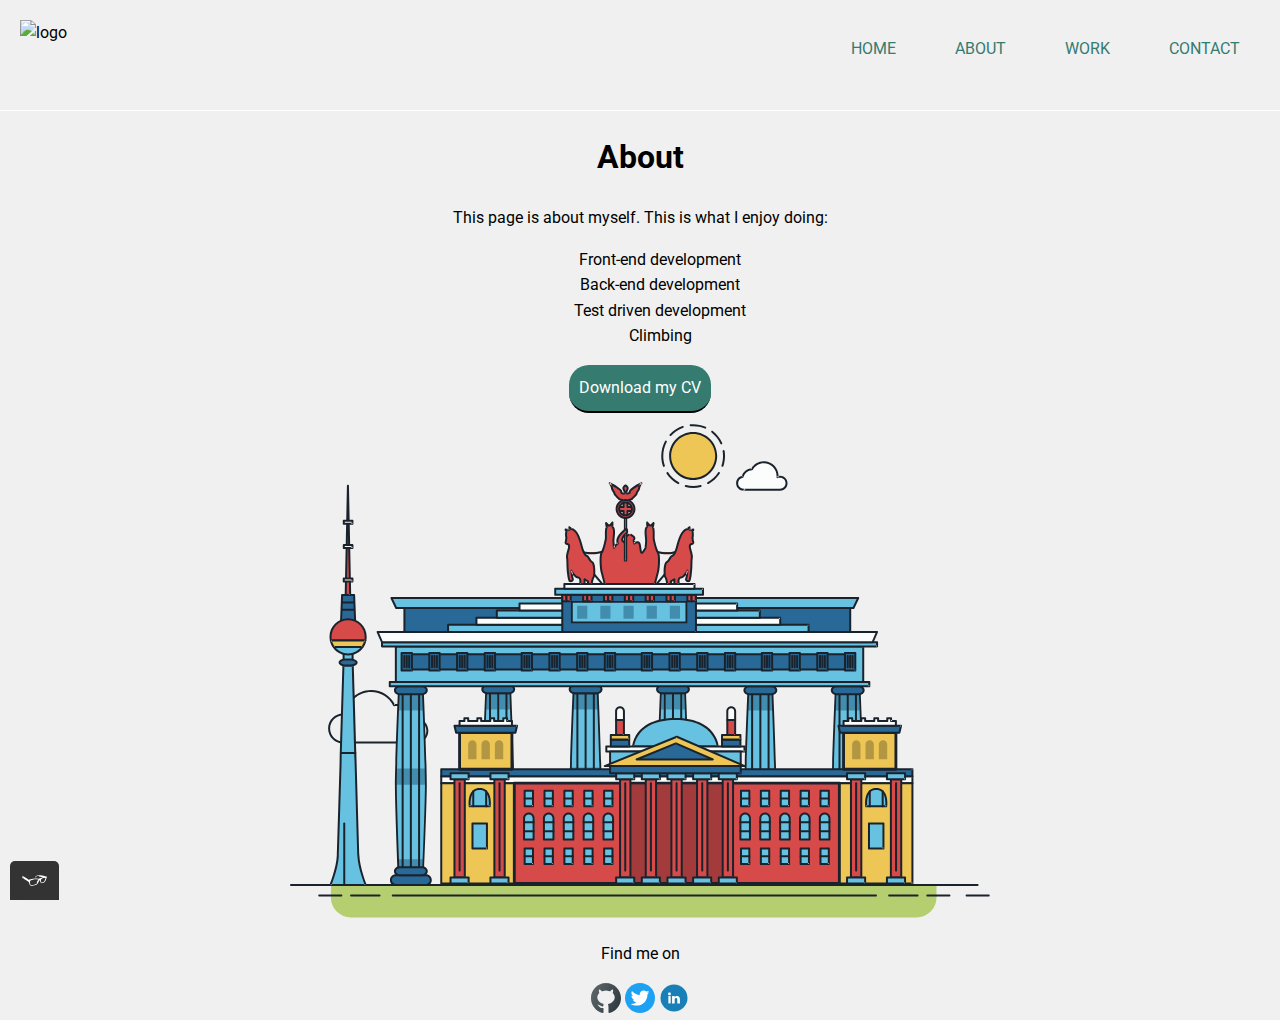
==== about.html @ bbaf9ddc "Initial commit" ====
<!DOCTYPE html>
<html lang="en">
  <head>
    <meta charset="UTF-8" />
    <meta http-equiv="X-UA-Compatible" content="IE=edge" />
    <meta name="viewport" content="width=device-width, initial-scale=1.0" />
    <link rel="shortcut icon" href="./Images/favicon.ico" type="image/x-icon" />
    <link rel="preconnect" href="https://fonts.googleapis.com" />
    <link rel="preconnect" href="https://fonts.gstatic.com" crossorigin />
    <link
      href="https://fonts.googleapis.com/css2?family=Roboto:wght@100;500&display=swap"
      rel="stylesheet"
    />
    <link rel="stylesheet" type="text/css" href="css/normalize.css" />
    <link rel="stylesheet" type="text/css" href="css/style.production.css" />
    <title>About</title>
  </head>
  <body>
    <header class="page-header">
      <img
        src="./Images/logo.png"
        alt="logo"
        width="200px"
        height="70px"
        class="page-header__item"
      />
      <nav
        class="topBottomBordersOut container main-navigation page-header__item"
      >
        <ul role="menubar" class="navigation-list">
          <li role="presentation">
            <a href="index.html" role="menuitem" class="navigation-list__item"
              >HOME</a
            >
          </li>
          <li role="presentation">
            <a
              href="about.html"
              role="menuitem"
              class="navigation-list__item navigation-list__item--active"
              >ABOUT</a
            >
          </li>
          <li role="presentation">
            <a href="work.html" role="menuitem" class="navigation-list__item"
              >WORK</a
            >
          </li>
          <li role="presentation">
            <a href="contact.html" role="menuitem" class="navigation-list__item"
              >CONTACT</a
            >
          </li>
        </ul>
      </nav>
    </header>
    <div class="about">
      <h1>About</h1>

      <p>This page is about myself. This is what I enjoy doing:</p>
      <ul class="about-list">
        <li>Front-end development</li>
        <li>Back-end development</li>
        <li>Test driven development</li>
        <li>Climbing</li>
      </ul>

      <a href="files/cv.pdf" class="button" download>Download my CV</a>

      <svg
        id="about-picture"
        xmlns="http://www.w3.org/2000/svg"
        class="berlin-illustration"
        height="auto"
        viewBox="0 0 700 505"
        xmlns:xlink="http://www.w3.org/1999/xlink"
      >
        <defs>
          <polygon
            id="a"
            points=".06 231.917 .06 .929 688.717 .929 688.717 231.917"
          ></polygon>
        </defs>
        <g fill="none" fill-rule="evenodd">
          <g transform="translate(0 241)" class="cloud-front">
            <path
              fill="#1A232C"
              d="M87.602,29 L87.602,28 C87.326,28.001 87.103,28.024 86.927,28.033 L86.979,29.031 L87.947,28.78 C85.741,20.282 78.041,14.002 68.852,14 C67.858,14 66.904,14.096 65.98,14.231 L66.125,15.22 L67.019,14.772 C62.626,6.015 53.567,0.001 43.102,0 C29.041,0.002 17.524,10.848 16.443,24.632 L17.44,24.71 L17.606,23.724 C16.803,23.589 15.969,23.5 15.102,23.5 C6.817,23.501 0.102,30.215 0.102,38.5 C0.102,46.785 6.817,53.499 15.102,53.5 L87.602,53.5 C94.644,53.499 100.351,47.792 100.352,40.75 C100.351,33.708 94.644,28.001 87.602,28 L87.602,30 C90.573,30 93.254,31.202 95.203,33.149 C97.15,35.097 98.351,37.778 98.352,40.75 C98.351,43.722 97.15,46.403 95.203,48.351 C93.254,50.298 90.573,51.5 87.602,51.5 L15.102,51.5 C11.509,51.5 8.265,50.046 5.909,47.692 C3.555,45.337 2.102,42.093 2.102,38.5 C2.102,34.907 3.555,31.663 5.909,29.308 C8.265,26.954 11.509,25.5 15.102,25.5 C15.831,25.5 16.553,25.575 17.273,25.697 C17.551,25.743 17.832,25.672 18.055,25.499 C18.277,25.325 18.414,25.07 18.436,24.789 C19.436,12.04 30.094,1.998 43.102,2 C52.786,1.999 61.163,7.564 65.231,15.669 C65.425,16.055 65.842,16.272 66.27,16.21 C67.132,16.084 67.988,16 68.852,16 C77.108,15.998 84.027,21.647 86.011,29.283 C86.13,29.741 86.557,30.054 87.031,30.03 C87.27,30.017 87.457,29.999 87.602,30 L87.602,29"
              transform="translate(38 36)"
            ></path>
          </g>

          <path
            fill="#B5CE6F"
            d="M646.484,484.382 C646.484,489.501 644.531,494.62 640.627,498.525 C636.722,502.43 631.603,504.382 626.484,504.382 L60.873,504.382 C55.754,504.382 50.636,502.43 46.731,498.525 C42.826,494.62 40.873,489.501 40.873,484.382 L40.873,471.917 L646.484,471.917 L646.484,484.382"
          ></path>
          <polyline
            fill="#67C2E2"
            points="334.824 185.029 101.449 185.029 106.209 195.08 563.438 195.08 568.2 185.029 334.824 185.029"
          ></polyline>
          <path
            fill="#1A232C"
            d="M334.824,185.029 L334.824,184.029 L101.449,184.029 C101.104,184.029 100.788,184.203 100.604,184.494 C100.42,184.785 100.398,185.146 100.545,185.457 L105.306,195.508 C105.471,195.856 105.824,196.079 106.209,196.079 L563.438,196.079 C563.824,196.079 564.177,195.856 564.342,195.508 L569.104,185.457 C569.251,185.146 569.229,184.785 569.045,184.494 C568.861,184.203 568.544,184.029 568.2,184.029 L334.824,184.029 L334.824,186.029 L566.62,186.029 L562.806,194.08 L106.842,194.08 L103.029,186.029 L334.824,186.029 L334.824,185.029"
          ></path>
          <polygon
            fill="#296997"
            points="114.416 218.974 560.222 218.974 560.222 195.08 114.416 195.08"
          ></polygon>
          <path
            fill="#1A232C"
            d="M560.222,218.974 L560.222,217.974 L115.416,217.974 L115.416,196.079 L559.222,196.079 L559.222,218.974 L560.222,218.974 L560.222,217.974 L560.222,218.974 L561.222,218.974 L561.222,195.08 C561.222,194.816 561.115,194.559 560.929,194.372 C560.742,194.186 560.485,194.08 560.222,194.08 L114.416,194.08 C114.152,194.08 113.895,194.186 113.708,194.372 C113.522,194.559 113.416,194.816 113.416,195.08 L113.416,218.974 C113.416,219.237 113.522,219.495 113.708,219.681 C113.895,219.867 114.152,219.974 114.416,219.974 L560.222,219.974 C560.485,219.974 560.742,219.867 560.929,219.681 C561.115,219.495 561.222,219.237 561.222,218.974 L560.222,218.974"
          ></path>
          <polygon
            fill="#67C2E2"
            points="105.85 269.08 573.225 269.08 573.225 233.398 105.85 233.398"
          ></polygon>
          <path
            fill="#1A232C"
            d="M573.225,233.398 L573.225,232.398 L105.85,232.398 C105.587,232.398 105.329,232.505 105.143,232.691 C104.957,232.877 104.85,233.134 104.85,233.398 L104.85,269.08 C104.85,269.344 104.957,269.601 105.143,269.788 C105.329,269.974 105.587,270.08 105.85,270.08 L573.225,270.08 C573.488,270.08 573.745,269.974 573.932,269.788 C574.118,269.601 574.225,269.344 574.225,269.08 L574.225,233.398 C574.225,233.134 574.118,232.877 573.932,232.691 C573.745,232.505 573.488,232.398 573.225,232.398 L573.225,233.398 L572.225,233.398 L572.225,268.08 L106.85,268.08 L106.85,234.398 L573.225,234.398 L573.225,233.398 L572.225,233.398 L573.225,233.398"
          ></path>
          <polygon
            fill="#296997"
            points="116.751 256.508 562.557 256.508 562.557 241.243 116.751 241.243"
          ></polygon>
          <path
            fill="#1A232C"
            d="M562.557,256.508 L562.557,255.508 L117.75,255.508 L117.75,242.243 L561.557,242.243 L561.557,256.508 L562.557,256.508 L562.557,255.508 L562.557,256.508 L563.557,256.508 L563.557,241.243 C563.557,240.979 563.45,240.722 563.264,240.535 C563.078,240.349 562.82,240.243 562.557,240.243 L116.75,240.243 C116.487,240.243 116.23,240.349 116.043,240.535 C115.857,240.722 115.751,240.979 115.751,241.243 L115.751,256.508 C115.751,256.771 115.857,257.029 116.043,257.215 C116.23,257.401 116.487,257.508 116.751,257.508 L562.557,257.508 C562.82,257.508 563.077,257.401 563.264,257.215 C563.45,257.029 563.557,256.771 563.557,256.508 L562.557,256.508"
          ></path>
          <polygon
            fill="#67C2E2"
            points="158.07 218.974 518.563 218.974 518.563 211.858 158.07 211.858"
          ></polygon>
          <path
            fill="#1A232C"
            d="M518.563,211.858 L518.563,210.858 L158.07,210.858 C157.807,210.858 157.549,210.964 157.363,211.151 C157.177,211.337 157.07,211.594 157.07,211.858 L157.07,218.974 C157.07,219.237 157.177,219.495 157.363,219.681 C157.549,219.867 157.807,219.974 158.07,219.974 L518.563,219.974 C518.826,219.974 519.083,219.867 519.27,219.681 C519.456,219.495 519.562,219.237 519.562,218.974 L519.562,211.858 C519.562,211.594 519.456,211.337 519.27,211.151 C519.083,210.964 518.826,210.858 518.563,210.858 L518.563,211.858 L517.563,211.858 L517.563,217.974 L159.07,217.974 L159.07,212.858 L518.563,212.858 L518.563,211.858 L517.563,211.858 L518.563,211.858"
          ></path>

          <polygon
            fill="#FBFDFC"
            points="186.438 211.858 490.194 211.858 490.194 204.741 186.438 204.741"
          ></polygon>
          <path
            fill="#1A232C"
            d="M490.194,204.741 L490.194,203.741 L186.438,203.741 C186.175,203.741 185.917,203.848 185.731,204.034 C185.545,204.221 185.438,204.478 185.438,204.741 L185.438,211.858 C185.438,212.121 185.545,212.379 185.731,212.565 C185.917,212.751 186.175,212.858 186.438,212.858 L490.194,212.858 C490.458,212.858 490.715,212.751 490.902,212.565 C491.088,212.379 491.194,212.121 491.194,211.858 L491.194,204.741 C491.194,204.478 491.088,204.221 490.902,204.034 C490.715,203.848 490.458,203.741 490.194,203.741 L490.194,204.741 L489.194,204.741 L489.194,210.858 L187.438,210.858 L187.438,205.741 L490.194,205.741 L490.194,204.741 L489.194,204.741 L490.194,204.741"
          ></path>
          <polygon
            fill="#67C2E2"
            points="206.805 204.741 469.828 204.741 469.828 197.624 206.805 197.624"
          ></polygon>
          <path
            fill="#1A232C"
            d="M469.828,197.624 L469.828,196.624 L206.805,196.624 C206.541,196.624 206.284,196.731 206.098,196.917 C205.911,197.103 205.805,197.361 205.805,197.624 L205.805,204.741 C205.805,205.005 205.911,205.262 206.098,205.449 C206.284,205.635 206.541,205.741 206.805,205.741 L469.828,205.741 C470.091,205.741 470.349,205.635 470.535,205.449 C470.722,205.262 470.828,205.005 470.828,204.741 L470.828,197.624 C470.828,197.361 470.722,197.103 470.535,196.917 C470.349,196.731 470.091,196.624 469.828,196.624 L469.828,197.624 L468.828,197.624 L468.828,203.741 L207.805,203.741 L207.805,198.624 L469.828,198.624 L469.828,197.624 L468.828,197.624 L469.828,197.624"
          ></path>
          <polygon
            fill="#FBFDFC"
            points="229.521 197.624 447.111 197.624 447.111 190.509 229.521 190.509"
          ></polygon>
          <path
            fill="#1A232C"
            d="M447.111,190.509 L447.111,189.509 L229.521,189.509 C229.258,189.509 229,189.616 228.814,189.802 C228.628,189.988 228.521,190.246 228.521,190.509 L228.521,197.624 C228.521,197.888 228.628,198.145 228.814,198.332 C229,198.518 229.258,198.624 229.521,198.624 L447.111,198.624 C447.375,198.624 447.632,198.518 447.818,198.332 C448.005,198.145 448.111,197.888 448.111,197.624 L448.111,190.509 C448.111,190.246 448.005,189.988 447.818,189.802 C447.632,189.616 447.375,189.509 447.111,189.509 L447.111,190.509 L446.111,190.509 L446.111,196.624 L230.521,196.624 L230.521,191.509 L447.111,191.509 L447.111,190.509 L446.111,190.509 L447.111,190.509"
          ></path>

          <path
            fill="#67C2E2"
            d="M135.607,355.447 C135.163,337.766 134.264,313.326 133.648,297.387 C133.274,287.721 133.004,281.18 133.004,281.18 L108.722,281.18 C108.722,281.18 108.452,287.721 108.079,297.387 C107.462,313.326 106.563,337.766 106.119,355.447 C105.953,362.059 105.85,367.732 105.85,371.653 L105.85,371.654 C105.85,386.117 107.243,424.332 108.089,446.189 C108.457,455.706 108.722,462.126 108.722,462.126 L133.004,462.126 C133.004,462.126 133.269,455.706 133.637,446.189 C134.482,424.332 135.876,386.117 135.876,371.654 L135.876,371.653 C135.876,367.732 135.773,362.059 135.607,355.447"
          ></path>
          <path
            fill="#428DAE"
            d="M133.648 297.387L108.079 297.387C108.452 287.721 108.722 281.18 108.722 281.18L133.004 281.18C133.004 281.18 133.274 287.721 133.648 297.387M135.876 371.654L105.85 371.654 105.85 371.653C105.85 367.732 105.953 362.059 106.119 355.447L135.607 355.447C135.773 362.059 135.876 367.732 135.876 371.653L135.876 371.654M133.004 462.126L108.722 462.126C108.722 462.126 108.457 455.706 108.089 446.189L133.637 446.189C133.269 455.706 133.004 462.126 133.004 462.126"
          ></path>
          <path
            fill="#1A232C"
            d="M109.612,461.199 L132.114,461.199 C132.447,453.007 134.949,390.886 134.949,371.653 C134.949,352.42 132.447,290.299 132.114,282.108 L109.612,282.108 C109.279,290.299 106.778,352.42 106.778,371.653 C106.778,390.886 109.279,453.007 109.612,461.199 Z M133.895,463.054 L107.832,463.054 L107.794,462.164 C107.766,461.466 104.922,392.193 104.922,371.653 C104.922,351.114 107.766,281.839 107.794,281.142 L107.832,280.252 L133.895,280.252 L133.931,281.142 C133.96,281.839 136.804,351.114 136.804,371.653 C136.804,392.193 133.96,461.466 133.931,462.164 L133.895,463.054 L133.895,463.054 Z"
          ></path>
          <path
            fill="#1A232C"
            d="M111.638 281.18L111.638 462.126C111.638 462.679 112.086 463.126 112.638 463.126 113.19 463.126 113.638 462.679 113.638 462.126L113.638 281.18C113.638 280.628 113.19 280.18 112.638 280.18 112.086 280.18 111.638 280.628 111.638 281.18M119.863 281.18L119.863 462.126C119.863 462.679 120.311 463.126 120.863 463.126 121.416 463.126 121.863 462.679 121.863 462.126L121.863 281.18C121.863 280.628 121.416 280.18 120.863 280.18 120.311 280.18 119.863 280.628 119.863 281.18M128.088 281.18L128.088 462.126C128.088 462.679 128.536 463.126 129.088 463.126 129.64 463.126 130.088 462.679 130.088 462.126L130.088 281.18C130.088 280.628 129.64 280.18 129.088 280.18 128.536 280.18 128.088 280.628 128.088 281.18"
          ></path>
          <path
            fill="#296997"
            d="M136.79,277.265 C136.79,279.418 134.675,281.18 132.09,281.18 L109.636,281.18 C107.051,281.18 104.936,279.418 104.936,277.265 C104.936,275.111 107.051,273.349 109.636,273.349 L132.09,273.349 C134.675,273.349 136.79,275.111 136.79,277.265"
          ></path>
          <path
            fill="#1A232C"
            d="M136.79,277.265 L135.79,277.265 C135.789,278.005 135.433,278.704 134.769,279.262 C134.109,279.814 133.155,280.181 132.09,280.18 L109.636,280.18 C108.571,280.181 107.617,279.814 106.956,279.262 C106.293,278.704 105.936,278.005 105.936,277.265 C105.936,276.524 106.293,275.825 106.957,275.267 C107.617,274.715 108.571,274.348 109.636,274.349 L132.09,274.349 C133.155,274.348 134.109,274.716 134.769,275.267 C135.433,275.825 135.789,276.524 135.79,277.265 L137.79,277.265 C137.791,275.851 137.09,274.593 136.049,273.731 C135.006,272.863 133.61,272.35 132.09,272.349 L109.636,272.349 C108.116,272.35 106.72,272.863 105.676,273.731 C104.636,274.593 103.935,275.851 103.936,277.265 C103.935,278.678 104.636,279.937 105.677,280.798 C106.72,281.666 108.116,282.179 109.636,282.18 L132.09,282.18 C133.61,282.179 135.006,281.666 136.049,280.798 C137.09,279.937 137.791,278.678 137.79,277.265 L136.79,277.265"
          ></path>
          <path
            fill="#296997"
            d="M140.775,467.217 C140.775,469.803 138.661,471.917 136.076,471.917 L105.65,471.917 C103.065,471.917 100.951,469.803 100.951,467.217 L100.951,466.825 C100.951,464.241 103.065,462.126 105.65,462.126 L136.076,462.126 C138.661,462.126 140.775,464.241 140.775,466.825 L140.775,467.217"
          ></path>
          <path
            fill="#1A232C"
            d="M140.775,467.217 L139.775,467.217 C139.775,468.235 139.361,469.155 138.688,469.83 C138.013,470.503 137.093,470.917 136.076,470.917 L105.65,470.917 C104.633,470.917 103.713,470.504 103.038,469.83 C102.365,469.155 101.951,468.235 101.951,467.217 L101.951,466.825 C101.951,465.808 102.365,464.889 103.038,464.214 C103.713,463.54 104.633,463.127 105.65,463.126 L136.076,463.126 C137.093,463.127 138.013,463.54 138.688,464.214 C139.362,464.889 139.775,465.808 139.775,466.825 L139.775,467.217 L141.775,467.217 L141.775,466.825 C141.772,463.684 139.217,461.13 136.076,461.126 L105.65,461.126 C102.509,461.13 99.955,463.684 99.951,466.825 L99.951,467.217 C99.954,470.36 102.509,472.914 105.65,472.917 L136.076,472.917 C139.217,472.914 141.772,470.36 141.775,467.217 L140.775,467.217"
          ></path>
          <path
            fill="#296997"
            d="M136.79,458.208 C136.79,460.363 134.675,462.126 132.09,462.126 L109.636,462.126 C107.051,462.126 104.936,460.363 104.936,458.208 C104.936,456.057 107.051,454.292 109.636,454.292 L132.09,454.292 C134.675,454.292 136.79,456.057 136.79,458.208"
          ></path>
          <path
            fill="#1A232C"
            d="M136.79,458.208 L135.79,458.208 C135.789,458.949 135.432,459.649 134.769,460.207 C134.108,460.76 133.154,461.128 132.09,461.126 L109.636,461.126 C108.572,461.128 107.617,460.76 106.957,460.207 C106.293,459.649 105.936,458.949 105.936,458.208 C105.936,457.47 106.293,456.77 106.957,456.212 C107.617,455.659 108.572,455.291 109.636,455.292 L132.09,455.292 C133.154,455.291 134.108,455.659 134.769,456.212 C135.433,456.77 135.789,457.47 135.79,458.208 L137.79,458.208 C137.791,456.796 137.09,455.538 136.05,454.675 C135.006,453.808 133.61,453.294 132.09,453.292 L109.636,453.292 C108.115,453.294 106.719,453.808 105.676,454.675 C104.636,455.538 103.935,456.796 103.936,458.208 C103.935,459.622 104.636,460.881 105.676,461.743 C106.72,462.611 108.116,463.125 109.636,463.126 L132.09,463.126 C133.61,463.125 135.006,462.611 136.05,461.743 C137.09,460.881 137.791,459.622 137.79,458.208 L136.79,458.208"
          ></path>
          <path
            fill="#67C2E2"
            d="M572.471,355.447 C572.025,337.766 571.126,313.326 570.51,297.387 C570.137,287.721 569.867,281.18 569.867,281.18 L545.585,281.18 C545.585,281.18 545.315,287.721 544.942,297.387 C544.326,313.326 543.427,337.766 542.981,355.447 C542.815,362.059 542.713,367.732 542.713,371.653 L542.713,371.654 C542.713,386.117 544.107,424.332 544.952,446.189 C545.32,455.706 545.585,462.126 545.585,462.126 L569.867,462.126 C569.867,462.126 570.132,455.706 570.499,446.189 C571.346,424.332 572.739,386.117 572.739,371.654 L572.739,371.653 C572.739,367.732 572.637,362.059 572.471,355.447"
          ></path>
          <path
            fill="#428DAE"
            d="M569.582 297.387L566.951 297.387 566.951 282.108 568.977 282.108C569.063 284.206 569.29 289.841 569.582 297.387M564.951 297.387L545.871 297.387C546.162 289.841 546.39 284.206 546.476 282.108L564.951 282.108 564.951 297.387M571.8 369.187L566.951 369.187 566.951 356.265 571.562 356.265C571.685 361.272 571.771 365.701 571.8 369.187M564.951 369.187L543.653 369.187C543.684 365.512 543.777 360.79 543.912 355.447L553.551 355.447 553.551 356.265 564.951 356.265 564.951 369.187"
          ></path>
          <path
            fill="#1A232C"
            d="M546.476,461.199 L568.977,461.199 C569.31,453.007 571.812,390.886 571.812,371.653 C571.812,352.42 569.31,290.299 568.977,282.108 L546.476,282.108 C546.142,290.299 543.642,352.42 543.642,371.653 C543.642,390.886 546.142,453.007 546.476,461.199 M570.758,463.054 L544.694,463.054 L544.658,462.164 C544.629,461.466 541.785,392.193 541.785,371.653 C541.785,351.114 544.629,281.839 544.658,281.142 L544.694,280.252 L570.758,280.252 L570.795,281.142 C570.823,281.839 573.667,351.114 573.667,371.653 C573.667,392.193 570.823,461.466 570.795,462.164 L570.758,463.054"
          ></path>
          <path
            fill="#1A232C"
            d="M548.501 281.18L548.501 462.126C548.501 462.679 548.949 463.126 549.501 463.126 550.053 463.126 550.501 462.679 550.501 462.126L550.501 281.18C550.501 280.628 550.053 280.18 549.501 280.18 548.949 280.18 548.501 280.628 548.501 281.18M556.727 281.18L556.727 462.126C556.727 462.679 557.174 463.126 557.727 463.126 558.279 463.126 558.727 462.679 558.727 462.126L558.727 281.18C558.727 280.628 558.279 280.18 557.727 280.18 557.174 280.18 556.727 280.628 556.727 281.18M564.951 281.18L564.951 462.126C564.951 462.679 565.399 463.126 565.951 463.126 566.503 463.126 566.951 462.679 566.951 462.126L566.951 281.18C566.951 280.628 566.503 280.18 565.951 280.18 565.399 280.18 564.951 280.628 564.951 281.18"
          ></path>
          <path
            fill="#296997"
            d="M573.653,277.265 C573.653,279.418 571.537,281.18 568.953,281.18 L546.499,281.18 C543.915,281.18 541.799,279.418 541.799,277.265 C541.799,275.111 543.915,273.349 546.499,273.349 L568.953,273.349 C571.537,273.349 573.653,275.111 573.653,277.265"
          ></path>
          <path
            fill="#1A232C"
            d="M573.653,277.265 L572.653,277.265 C572.653,278.005 572.296,278.704 571.632,279.262 C570.972,279.814 570.017,280.181 568.953,280.18 L546.499,280.18 C545.435,280.181 544.48,279.814 543.82,279.262 C543.156,278.704 542.8,278.005 542.799,277.265 C542.8,276.525 543.156,275.825 543.82,275.267 C544.481,274.715 545.435,274.348 546.499,274.349 L568.953,274.349 C570.017,274.348 570.972,274.715 571.632,275.267 C572.296,275.825 572.653,276.525 572.653,277.265 L574.653,277.265 C574.654,275.851 573.953,274.593 572.912,273.731 C571.869,272.863 570.473,272.35 568.953,272.349 L546.499,272.349 C544.979,272.35 543.583,272.863 542.54,273.731 C541.499,274.593 540.798,275.851 540.799,277.265 C540.798,278.679 541.499,279.937 542.54,280.798 C543.583,281.666 544.979,282.179 546.499,282.18 L568.953,282.18 C570.473,282.179 571.869,281.666 572.912,280.798 C573.953,279.937 574.654,278.679 574.653,277.265 L573.653,277.265"
          ></path>
          <path
            fill="#296997"
            d="M577.639,467.217 C577.639,469.803 575.524,471.917 572.938,471.917 L542.514,471.917 C539.929,471.917 537.813,469.803 537.813,467.217 L537.813,466.825 C537.813,464.241 539.929,462.126 542.514,462.126 L572.938,462.126 C575.524,462.126 577.639,464.241 577.639,466.825 L577.639,467.217"
          ></path>
          <path
            fill="#1A232C"
            d="M577.639,467.217 L576.639,467.217 C576.638,468.235 576.225,469.155 575.551,469.83 C574.876,470.503 573.956,470.917 572.938,470.917 L542.514,470.917 C541.497,470.917 540.576,470.503 539.901,469.83 C539.227,469.155 538.814,468.234 538.813,467.217 L538.813,466.825 C538.814,465.808 539.227,464.889 539.901,464.214 C540.576,463.54 541.497,463.127 542.514,463.126 L572.938,463.126 C573.956,463.127 574.876,463.54 575.551,464.214 C576.225,464.888 576.638,465.808 576.639,466.825 L576.639,467.217 L578.639,467.217 L578.639,466.825 C578.635,463.684 576.081,461.13 572.938,461.126 L542.514,461.126 C539.372,461.13 536.817,463.684 536.813,466.825 L536.813,467.217 C536.817,470.36 539.372,472.914 542.514,472.917 L572.938,472.917 C576.081,472.914 578.635,470.359 578.639,467.217 L577.639,467.217"
          ></path>
          <path
            fill="#296997"
            d="M573.653,458.208 C573.653,460.363 571.537,462.126 568.953,462.126 L546.499,462.126 C543.915,462.126 541.799,460.363 541.799,458.208 C541.799,456.057 543.915,454.292 546.499,454.292 L568.953,454.292 C571.537,454.292 573.653,456.057 573.653,458.208"
          ></path>
          <path
            fill="#1A232C"
            d="M573.653,458.208 L572.653,458.208 C572.653,458.949 572.296,459.649 571.632,460.207 C570.971,460.76 570.017,461.128 568.953,461.126 L546.499,461.126 C545.435,461.128 544.481,460.76 543.82,460.207 C543.157,459.649 542.799,458.949 542.799,458.208 C542.799,457.47 543.156,456.77 543.82,456.212 C544.481,455.659 545.435,455.291 546.499,455.292 L568.953,455.292 C570.017,455.291 570.971,455.659 571.632,456.212 C572.296,456.77 572.653,457.47 572.653,458.208 L574.653,458.208 C574.654,456.796 573.953,455.538 572.912,454.675 C571.869,453.808 570.473,453.294 568.953,453.292 L546.499,453.292 C544.979,453.294 543.583,453.808 542.54,454.675 C541.499,455.538 540.798,456.796 540.799,458.208 C540.798,459.622 541.499,460.881 542.54,461.743 C543.583,462.611 544.979,463.125 546.499,463.126 L568.953,463.126 C570.473,463.125 571.869,462.611 572.912,461.743 C573.953,460.881 574.654,459.622 574.653,458.208 L573.653,458.208"
          ></path>
          <path
            fill="#67C2E2"
            d="M485.098,355.447 C484.654,337.766 483.753,313.326 483.137,297.387 C482.764,287.721 482.494,281.18 482.494,281.18 L458.213,281.18 C458.213,281.18 457.942,287.721 457.569,297.387 C456.953,313.326 456.055,337.766 455.608,355.447 C455.443,362.059 455.34,367.732 455.34,371.653 L455.34,371.654 C455.34,386.117 456.733,424.332 457.58,446.189 C457.948,455.706 458.213,462.126 458.213,462.126 L482.494,462.126 C482.494,462.126 482.759,455.706 483.126,446.189 C483.973,424.332 485.366,386.117 485.366,371.654 L485.366,371.653 C485.366,367.732 485.265,362.059 485.098,355.447"
          ></path>
          <path
            fill="#428DAE"
            d="M483.137 297.387L457.569 297.387C457.942 287.721 458.213 281.18 458.213 281.18L482.494 281.18C482.494 281.18 482.764 287.721 483.137 297.387M485.355 369.187L455.351 369.187C455.382 365.502 455.475 360.78 455.608 355.447L485.098 355.447C485.232 360.78 485.325 365.502 485.355 369.187"
          ></path>
          <path
            fill="#1A232C"
            d="M459.103,461.199 L481.605,461.199 C481.938,453.007 484.439,390.886 484.439,371.653 C484.439,352.42 481.938,290.299 481.605,282.108 L459.103,282.108 C458.769,290.299 456.268,352.42 456.268,371.653 C456.268,390.886 458.769,453.007 459.103,461.199 Z M483.386,463.054 L457.321,463.054 L457.285,462.164 C457.256,461.466 454.412,392.193 454.412,371.653 C454.412,351.114 457.256,281.839 457.285,281.142 L457.321,280.252 L483.386,280.252 L483.422,281.142 C483.45,281.839 486.294,351.114 486.294,371.653 C486.294,392.193 483.45,461.466 483.422,462.164 L483.386,463.054 L483.386,463.054 Z"
          ></path>
          <path
            fill="#1A232C"
            d="M461.128 281.18L461.128 462.126C461.128 462.679 461.576 463.126 462.128 463.126 462.68 463.126 463.128 462.679 463.128 462.126L463.128 281.18C463.128 280.628 462.68 280.18 462.128 280.18 461.576 280.18 461.128 280.628 461.128 281.18M469.354 281.18L469.354 462.126C469.354 462.679 469.801 463.126 470.354 463.126 470.906 463.126 471.354 462.679 471.354 462.126L471.354 281.18C471.354 280.628 470.906 280.18 470.354 280.18 469.801 280.18 469.354 280.628 469.354 281.18M477.578 281.18L477.578 462.126C477.578 462.679 478.026 463.126 478.578 463.126 479.13 463.126 479.578 462.679 479.578 462.126L479.578 281.18C479.578 280.628 479.13 280.18 478.578 280.18 478.026 280.18 477.578 280.628 477.578 281.18"
          ></path>
          <path
            fill="#296997"
            d="M486.281,277.265 C486.281,279.418 484.164,281.18 481.58,281.18 L459.126,281.18 C456.542,281.18 454.426,279.418 454.426,277.265 C454.426,275.111 456.542,273.349 459.126,273.349 L481.58,273.349 C484.164,273.349 486.281,275.111 486.281,277.265"
          ></path>
          <path
            fill="#1A232C"
            d="M486.281,277.265 L485.281,277.265 C485.281,278.005 484.924,278.704 484.26,279.262 C483.599,279.814 482.644,280.181 481.58,280.18 L459.126,280.18 C458.062,280.181 457.107,279.814 456.447,279.262 C455.783,278.704 455.427,278.005 455.426,277.265 C455.427,276.525 455.783,275.825 456.447,275.267 C457.108,274.715 458.062,274.348 459.126,274.349 L481.58,274.349 C482.644,274.348 483.599,274.716 484.26,275.268 C484.924,275.825 485.281,276.525 485.281,277.265 L487.281,277.265 C487.282,275.851 486.58,274.593 485.54,273.731 C484.496,272.863 483.1,272.35 481.58,272.349 L459.126,272.349 C457.606,272.35 456.21,272.863 455.167,273.731 C454.126,274.593 453.425,275.851 453.426,277.265 C453.425,278.679 454.126,279.937 455.167,280.798 C456.21,281.666 457.606,282.179 459.126,282.18 L481.58,282.18 C483.1,282.179 484.496,281.666 485.54,280.799 C486.58,279.937 487.282,278.679 487.281,277.265 L486.281,277.265"
          ></path>
          <path
            fill="#296997"
            d="M490.266,467.217 C490.266,469.803 488.151,471.917 485.565,471.917 L455.141,471.917 C452.556,471.917 450.44,469.803 450.44,467.217 L450.44,466.825 C450.44,464.241 452.556,462.126 455.141,462.126 L485.565,462.126 C488.151,462.126 490.266,464.241 490.266,466.825 L490.266,467.217"
          ></path>
          <path
            fill="#1A232C"
            d="M490.266,467.217 L489.266,467.217 C489.265,468.235 488.852,469.155 488.178,469.83 C487.503,470.503 486.583,470.917 485.565,470.917 L455.141,470.917 C454.124,470.917 453.203,470.503 452.528,469.83 C451.854,469.155 451.441,468.234 451.44,467.217 L451.44,466.825 C451.441,465.808 451.854,464.889 452.528,464.214 C453.203,463.54 454.124,463.127 455.141,463.126 L485.565,463.126 C486.583,463.127 487.503,463.54 488.178,464.214 C488.852,464.888 489.265,465.808 489.266,466.825 L489.266,467.217 L491.266,467.217 L491.266,466.825 C491.262,463.684 488.708,461.13 485.565,461.126 L455.141,461.126 C451.999,461.13 449.444,463.684 449.44,466.825 L449.44,467.217 C449.444,470.36 451.999,472.914 455.141,472.917 L485.565,472.917 C488.708,472.914 491.262,470.359 491.266,467.217 L490.266,467.217"
          ></path>
          <path
            fill="#296997"
            d="M486.281,458.208 C486.281,460.363 484.164,462.126 481.58,462.126 L459.126,462.126 C456.542,462.126 454.426,460.363 454.426,458.208 C454.426,456.057 456.542,454.292 459.126,454.292 L481.58,454.292 C484.164,454.292 486.281,456.057 486.281,458.208"
          ></path>
          <path
            fill="#1A232C"
            d="M486.281,458.208 L485.281,458.208 C485.281,458.949 484.923,459.649 484.26,460.207 C483.599,460.76 482.644,461.128 481.58,461.126 L459.126,461.126 C458.062,461.128 457.108,460.76 456.447,460.207 C455.784,459.649 455.427,458.949 455.426,458.208 C455.426,457.47 455.783,456.77 456.447,456.212 C457.108,455.659 458.062,455.291 459.126,455.292 L481.58,455.292 C482.644,455.291 483.598,455.659 484.26,456.212 C484.924,456.77 485.281,457.47 485.281,458.208 L487.281,458.208 C487.282,456.795 486.58,455.538 485.54,454.675 C484.496,453.808 483.1,453.294 481.58,453.292 L459.126,453.292 C457.606,453.294 456.21,453.808 455.167,454.675 C454.126,455.538 453.425,456.796 453.426,458.208 C453.425,459.622 454.126,460.881 455.167,461.743 C456.21,462.611 457.606,463.125 459.126,463.126 L481.58,463.126 C483.1,463.125 484.496,462.611 485.54,461.743 C486.581,460.881 487.282,459.622 487.281,458.208 L486.281,458.208"
          ></path>
          <path
            fill="#67C2E2"
            d="M397.726,354.466 C397.28,336.787 396.381,312.346 395.765,296.407 C395.392,286.742 395.122,280.2 395.122,280.2 L370.84,280.2 C370.84,280.2 370.57,286.742 370.197,296.407 C369.581,312.346 368.682,336.787 368.236,354.466 C368.07,361.078 367.968,366.751 367.968,370.672 L367.968,370.673 C367.968,385.136 369.361,423.352 370.207,445.208 C370.575,454.726 370.84,461.146 370.84,461.146 L395.122,461.146 C395.122,461.146 395.386,454.726 395.754,445.208 C396.601,423.352 397.994,385.136 397.994,370.673 L397.994,370.672 C397.994,366.751 397.892,361.078 397.726,354.466"
          ></path>
          <path
            fill="#428DAE"
            d="M394.837 296.407L392.206 296.407 392.206 281.127 394.233 281.127C394.318 283.225 394.545 288.861 394.837 296.407L394.837 296.407zM383.981 296.407L390.206 296.407 390.206 281.127 383.981 281.127 383.981 296.407zM375.756 296.407L381.98 296.407 381.98 281.127 375.756 281.127 375.756 296.407zM373.756 296.407L371.126 296.407C371.417 288.861 371.645 283.225 371.73 281.127L373.756 281.127 373.756 296.407 373.756 296.407zM397.062 369.187L392.206 369.187 392.206 354.466 396.796 354.466C396.943 360.298 397.041 365.389 397.062 369.187L397.062 369.187zM383.981 369.187L390.206 369.187 390.206 354.466 383.981 354.466 383.981 369.187zM375.756 369.187L381.98 369.187 381.98 354.466 375.756 354.466 375.756 369.187zM373.756 369.187L368.9 369.187C368.921 365.389 369.019 360.298 369.166 354.466L373.756 354.466 373.756 369.187 373.756 369.187z"
          ></path>
          <path
            fill="#1A232C"
            d="M371.73,460.218 L394.233,460.218 C394.565,452.027 397.066,389.906 397.066,370.672 C397.066,351.44 394.565,289.319 394.233,281.127 L371.73,281.127 C371.397,289.319 368.895,351.44 368.895,370.672 C368.895,389.906 371.397,452.027 371.73,460.218 M396.013,462.074 L369.949,462.074 L369.912,461.184 C369.884,460.486 367.04,391.212 367.04,370.672 C367.04,350.133 369.884,280.859 369.912,280.162 L369.949,279.272 L396.013,279.272 L396.05,280.162 C396.078,280.859 398.922,350.133 398.922,370.672 C398.922,391.212 396.078,460.486 396.05,461.184 L396.013,462.074"
          ></path>
          <path
            fill="#1A232C"
            d="M373.756 280.2L373.756 461.146C373.756 461.698 374.203 462.146 374.756 462.146 375.308 462.146 375.756 461.698 375.756 461.146L375.756 280.2C375.756 279.647 375.308 279.2 374.756 279.2 374.203 279.2 373.756 279.647 373.756 280.2M381.98 280.2L381.98 461.146C381.98 461.698 382.428 462.146 382.98 462.146 383.533 462.146 383.981 461.698 383.981 461.146L383.981 280.2C383.981 279.647 383.533 279.2 382.98 279.2 382.428 279.2 381.98 279.647 381.98 280.2M390.206 280.2L390.206 461.146C390.206 461.698 390.654 462.146 391.206 462.146 391.758 462.146 392.206 461.698 392.206 461.146L392.206 280.2C392.206 279.647 391.758 279.2 391.206 279.2 390.654 279.2 390.206 279.647 390.206 280.2"
          ></path>
          <path
            fill="#296997"
            d="M398.908,276.285 C398.908,278.439 396.792,280.2 394.208,280.2 L371.754,280.2 C369.17,280.2 367.053,278.439 367.053,276.285 C367.053,274.13 369.17,272.369 371.754,272.369 L394.208,272.369 C396.792,272.369 398.908,274.13 398.908,276.285"
          ></path>
          <path
            fill="#1A232C"
            d="M398.908,276.285 L397.908,276.285 C397.907,277.025 397.551,277.724 396.887,278.281 C396.227,278.833 395.272,279.201 394.208,279.2 L371.754,279.2 C370.69,279.201 369.735,278.833 369.074,278.281 C368.41,277.724 368.053,277.025 368.053,276.285 C368.053,275.544 368.41,274.845 369.074,274.287 C369.735,273.735 370.69,273.367 371.754,273.369 L394.208,273.369 C395.272,273.367 396.227,273.735 396.887,274.287 C397.551,274.844 397.907,275.544 397.908,276.285 L399.908,276.285 C399.909,274.871 399.208,273.612 398.167,272.75 C397.124,271.883 395.728,271.37 394.208,271.369 L371.754,271.369 C370.234,271.37 368.838,271.883 367.794,272.75 C366.754,273.612 366.052,274.871 366.053,276.285 C366.052,277.699 366.754,278.957 367.795,279.818 C368.838,280.686 370.234,281.198 371.754,281.2 L394.208,281.2 C395.728,281.198 397.123,280.686 398.167,279.818 C399.208,278.957 399.909,277.698 399.908,276.285 L398.908,276.285"
          ></path>
          <path
            fill="#296997"
            d="M402.894,466.237 C402.894,468.823 400.779,470.937 398.193,470.937 L367.768,470.937 C365.183,470.937 363.068,468.823 363.068,466.237 L363.068,465.844 C363.068,463.26 365.183,461.146 367.768,461.146 L398.193,461.146 C400.779,461.146 402.894,463.26 402.894,465.844 L402.894,466.237"
          ></path>
          <path
            fill="#1A232C"
            d="M402.894,466.237 L401.894,466.237 C401.893,467.254 401.48,468.174 400.806,468.849 C400.131,469.523 399.211,469.937 398.193,469.937 L367.768,469.937 C366.751,469.937 365.831,469.523 365.156,468.849 C364.482,468.174 364.069,467.254 364.068,466.237 L364.068,465.844 C364.069,464.828 364.482,463.908 365.156,463.233 C365.831,462.56 366.751,462.146 367.768,462.146 L398.193,462.146 C399.211,462.146 400.131,462.56 400.806,463.233 C401.48,463.908 401.893,464.828 401.894,465.844 L401.894,466.237 L403.894,466.237 L403.894,465.844 C403.89,462.703 401.336,460.15 398.193,460.146 L367.768,460.146 C364.626,460.15 362.072,462.703 362.068,465.844 L362.068,466.237 C362.072,469.379 364.626,471.933 367.768,471.937 L398.193,471.937 C401.336,471.933 403.89,469.379 403.894,466.237 L402.894,466.237"
          ></path>
          <path
            fill="#296997"
            d="M398.908,457.228 C398.908,459.382 396.792,461.146 394.208,461.146 L371.754,461.146 C369.17,461.146 367.053,459.382 367.053,457.228 C367.053,455.077 369.17,453.312 371.754,453.312 L394.208,453.312 C396.792,453.312 398.908,455.077 398.908,457.228"
          ></path>
          <path
            fill="#1A232C"
            d="M398.908,457.228 L397.908,457.228 C397.908,457.968 397.55,458.669 396.887,459.226 C396.226,459.779 395.272,460.147 394.208,460.146 L371.754,460.146 C370.69,460.147 369.736,459.779 369.074,459.226 C368.411,458.668 368.053,457.968 368.053,457.228 C368.053,456.489 368.41,455.789 369.074,455.231 C369.736,454.679 370.69,454.311 371.754,454.312 L394.208,454.312 C395.272,454.311 396.226,454.679 396.887,455.231 C397.551,455.789 397.908,456.489 397.908,457.228 L399.908,457.228 C399.909,455.815 399.208,454.557 398.167,453.695 C397.124,452.827 395.728,452.313 394.208,452.312 L371.754,452.312 C370.234,452.313 368.838,452.827 367.794,453.695 C366.754,454.557 366.052,455.815 366.053,457.228 C366.052,458.642 366.753,459.901 367.794,460.763 C368.838,461.631 370.234,462.145 371.754,462.146 L394.208,462.146 C395.728,462.145 397.124,461.631 398.167,460.763 C399.208,459.9 399.909,458.642 399.908,457.228 L398.908,457.228"
          ></path>
          <path
            fill="#67C2E2"
            d="M310.353,354.466 C309.908,336.787 309.009,312.346 308.393,296.407 C308.019,286.742 307.75,280.2 307.75,280.2 L283.467,280.2 C283.467,280.2 283.198,286.742 282.824,296.407 C282.208,312.346 281.309,336.787 280.864,354.466 C280.698,361.078 280.596,366.751 280.596,370.672 L280.596,370.673 C280.596,385.136 281.989,423.352 282.834,445.208 C283.202,454.726 283.467,461.146 283.467,461.146 L307.75,461.146 C307.75,461.146 308.014,454.726 308.382,445.208 C309.228,423.352 310.622,385.136 310.622,370.673 L310.622,370.672 C310.622,366.751 310.518,361.078 310.353,354.466"
          ></path>
          <path
            fill="#428DAE"
            d="M308.393 296.407L282.824 296.407C283.198 286.742 283.467 280.2 283.467 280.2L307.75 280.2C307.75 280.2 308.019 286.742 308.393 296.407M310.617 369.187L280.6 369.187C280.621 365.377 280.718 360.285 280.864 354.466L310.353 354.466C310.498 360.285 310.596 365.377 310.617 369.187"
          ></path>
          <path
            fill="#1A232C"
            d="M284.357,460.218 L306.86,460.218 C307.193,452.027 309.694,389.906 309.694,370.672 C309.694,351.44 307.193,289.319 306.86,281.127 L284.357,281.127 C284.024,289.319 281.523,351.44 281.523,370.672 C281.523,389.906 284.024,452.027 284.357,460.218 Z M308.639,462.074 L282.576,462.074 L282.54,461.184 C282.511,460.486 279.668,391.212 279.668,370.672 C279.668,350.133 282.511,280.859 282.54,280.162 L282.576,279.272 L308.639,279.272 L308.677,280.162 C308.706,280.859 311.549,350.133 311.549,370.672 C311.549,391.212 308.706,460.486 308.677,461.184 L308.639,462.074 L308.639,462.074 Z"
          ></path>
          <path
            fill="#1A232C"
            d="M286.383 280.2L286.383 461.146C286.383 461.698 286.831 462.146 287.383 462.146 287.936 462.146 288.383 461.698 288.383 461.146L288.383 280.2C288.383 279.647 287.936 279.2 287.383 279.2 286.831 279.2 286.383 279.647 286.383 280.2M294.608 280.2L294.608 461.146C294.608 461.698 295.056 462.146 295.608 462.146 296.161 462.146 296.608 461.698 296.608 461.146L296.608 280.2C296.608 279.647 296.161 279.2 295.608 279.2 295.056 279.2 294.608 279.647 294.608 280.2M302.834 280.2L302.834 461.146C302.834 461.698 303.281 462.146 303.834 462.146 304.386 462.146 304.834 461.698 304.834 461.146L304.834 280.2C304.834 279.647 304.386 279.2 303.834 279.2 303.281 279.2 302.834 279.647 302.834 280.2"
          ></path>
          <path
            fill="#296997"
            d="M311.535,276.285 C311.535,278.439 309.42,280.2 306.836,280.2 L284.381,280.2 C281.797,280.2 279.681,278.439 279.681,276.285 C279.681,274.13 281.797,272.369 284.381,272.369 L306.836,272.369 C309.42,272.369 311.535,274.13 311.535,276.285"
          ></path>
          <path
            fill="#1A232C"
            d="M311.535,276.285 L310.535,276.285 C310.534,277.025 310.177,277.724 309.514,278.282 C308.854,278.833 307.901,279.201 306.836,279.2 L284.381,279.2 C283.316,279.201 282.362,278.833 281.702,278.281 C281.038,277.724 280.681,277.025 280.681,276.285 C280.681,275.544 281.038,274.844 281.702,274.287 C282.362,273.735 283.317,273.367 284.381,273.369 L306.836,273.369 C307.9,273.367 308.854,273.735 309.514,274.287 C310.177,274.844 310.534,275.544 310.535,276.285 L312.535,276.285 C312.535,274.871 311.835,273.613 310.795,272.75 C309.751,271.883 308.356,271.37 306.836,271.369 L284.381,271.369 C282.861,271.37 281.465,271.883 280.422,272.75 C279.381,273.612 278.68,274.871 278.681,276.285 C278.68,277.698 279.381,278.957 280.422,279.818 C281.465,280.686 282.861,281.198 284.381,281.2 L306.836,281.2 C308.356,281.198 309.751,280.685 310.794,279.818 C311.835,278.956 312.535,277.698 312.535,276.285 L311.535,276.285"
          ></path>
          <path
            fill="#296997"
            d="M315.522,466.237 C315.522,468.823 313.407,470.937 310.821,470.937 L280.396,470.937 C277.811,470.937 275.696,468.823 275.696,466.237 L275.696,465.844 C275.696,463.26 277.811,461.146 280.396,461.146 L310.821,461.146 C313.407,461.146 315.522,463.26 315.522,465.844 L315.522,466.237"
          ></path>
          <path
            fill="#1A232C"
            d="M315.522,466.237 L314.522,466.237 C314.521,467.254 314.108,468.174 313.434,468.849 C312.759,469.523 311.838,469.937 310.821,469.937 L280.396,469.937 C279.379,469.937 278.458,469.523 277.783,468.849 C277.11,468.174 276.696,467.254 276.696,466.237 L276.696,465.844 C276.696,464.828 277.11,463.908 277.783,463.233 C278.458,462.56 279.379,462.146 280.396,462.146 L310.821,462.146 C311.838,462.146 312.759,462.56 313.434,463.233 C314.108,463.908 314.521,464.828 314.522,465.844 L314.522,466.237 L316.521,466.237 L316.521,465.844 C316.518,462.703 313.963,460.15 310.821,460.146 L280.396,460.146 C277.254,460.15 274.7,462.703 274.696,465.844 L274.696,466.237 C274.699,469.379 277.254,471.933 280.396,471.937 L310.821,471.937 C313.963,471.933 316.518,469.379 316.521,466.237 L315.522,466.237"
          ></path>
          <path
            fill="#296997"
            d="M311.535,457.228 C311.535,459.382 309.42,461.146 306.836,461.146 L284.381,461.146 C281.797,461.146 279.681,459.382 279.681,457.228 C279.681,455.077 281.797,453.312 284.381,453.312 L306.836,453.312 C309.42,453.312 311.535,455.077 311.535,457.228"
          ></path>
          <path
            fill="#1A232C"
            d="M311.535,457.228 L310.535,457.228 C310.534,457.969 310.177,458.669 309.514,459.227 C308.854,459.779 307.9,460.147 306.836,460.146 L284.381,460.146 C283.317,460.147 282.363,459.779 281.702,459.227 C281.038,458.669 280.681,457.968 280.681,457.228 C280.681,456.489 281.038,455.789 281.702,455.231 C282.363,454.679 283.317,454.311 284.381,454.312 L306.836,454.312 C307.9,454.311 308.854,454.679 309.514,455.231 C310.177,455.789 310.534,456.489 310.535,457.228 L312.535,457.228 C312.535,455.815 311.835,454.558 310.795,453.695 C309.752,452.827 308.356,452.313 306.836,452.312 L284.381,452.312 C282.861,452.313 281.465,452.827 280.422,453.695 C279.381,454.557 278.68,455.815 278.681,457.228 C278.68,458.642 279.381,459.9 280.422,460.763 C281.465,461.631 282.861,462.145 284.381,462.146 L306.836,462.146 C308.356,462.145 309.752,461.631 310.795,460.763 C311.835,459.9 312.535,458.641 312.535,457.228 L311.535,457.228"
          ></path>
          <path
            fill="#67C2E2"
            d="M222.981,354.466 C222.535,336.787 221.636,312.346 221.02,296.407 C220.647,286.742 220.377,280.2 220.377,280.2 L196.094,280.2 C196.094,280.2 195.825,286.742 195.452,296.407 C194.835,312.346 193.936,336.787 193.491,354.466 C193.325,361.078 193.223,366.751 193.223,370.672 L193.223,370.673 C193.223,385.136 194.616,423.352 195.462,445.208 C195.83,454.726 196.094,461.146 196.094,461.146 L220.377,461.146 C220.377,461.146 220.642,454.726 221.009,445.208 C221.855,423.352 223.249,385.136 223.249,370.673 L223.249,370.672 C223.249,366.751 223.146,361.078 222.981,354.466"
          ></path>
          <path
            fill="#428DAE"
            d="M220.091 296.407L209.236 296.407 209.236 281.127 219.487 281.127C219.573 283.225 219.8 288.861 220.091 296.407L220.091 296.407zM201.011 296.407L207.236 296.407 207.236 281.127 201.011 281.127 201.011 296.407zM199.011 296.407L196.381 296.407C196.672 288.861 196.899 283.225 196.985 281.127L199.011 281.127 199.011 296.407 199.011 296.407zM222.317 369.187L209.236 369.187 209.236 356.265 221.923 356.265 221.923 354.466 222.051 354.466C222.198 360.298 222.296 365.389 222.317 369.187L222.317 369.187zM201.011 369.187L207.236 369.187 207.236 356.265 201.011 356.265 201.011 369.187zM199.011 369.187L194.155 369.187C194.174 365.784 194.255 361.345 194.377 356.265L199.011 356.265 199.011 369.187 199.011 369.187z"
          ></path>
          <path
            fill="#1A232C"
            d="M196.985,460.218 L219.487,460.218 C219.82,452.027 222.321,389.906 222.321,370.672 C222.321,351.44 219.82,289.319 219.487,281.127 L196.985,281.127 C196.651,289.319 194.151,351.44 194.151,370.672 C194.151,389.906 196.651,452.027 196.985,460.218 M221.267,462.074 L195.204,462.074 L195.167,461.184 C195.138,460.486 192.295,391.212 192.295,370.672 C192.295,350.133 195.138,280.859 195.167,280.162 L195.204,279.272 L221.267,279.272 L221.305,280.162 C221.334,280.859 224.177,350.133 224.177,370.672 C224.177,391.212 221.334,460.486 221.305,461.184 L221.267,462.074"
          ></path>
          <path
            fill="#1A232C"
            d="M199.011 280.2L199.011 461.146C199.011 461.698 199.458 462.146 200.011 462.146 200.563 462.146 201.011 461.698 201.011 461.146L201.011 280.2C201.011 279.647 200.563 279.2 200.011 279.2 199.458 279.2 199.011 279.647 199.011 280.2M207.236 280.2L207.236 461.146C207.236 461.698 207.684 462.146 208.236 462.146 208.788 462.146 209.236 461.698 209.236 461.146L209.236 280.2C209.236 279.647 208.788 279.2 208.236 279.2 207.684 279.2 207.236 279.647 207.236 280.2M215.461 280.2L215.461 461.146C215.461 461.698 215.909 462.146 216.461 462.146 217.013 462.146 217.461 461.698 217.461 461.146L217.461 280.2C217.461 279.647 217.013 279.2 216.461 279.2 215.909 279.2 215.461 279.647 215.461 280.2"
          ></path>
          <path
            fill="#296997"
            d="M224.162,276.285 C224.162,278.439 222.047,280.2 219.463,280.2 L197.008,280.2 C194.424,280.2 192.308,278.439 192.308,276.285 C192.308,274.13 194.424,272.369 197.008,272.369 L219.463,272.369 C222.047,272.369 224.162,274.13 224.162,276.285"
          ></path>
          <path
            fill="#1A232C"
            d="M224.162,276.285 L223.162,276.285 C223.161,277.025 222.805,277.724 222.142,278.282 C221.482,278.833 220.528,279.201 219.463,279.2 L197.008,279.2 C195.944,279.201 194.99,278.833 194.329,278.281 C193.665,277.724 193.308,277.025 193.308,276.285 C193.308,275.544 193.665,274.845 194.329,274.287 C194.99,273.735 195.944,273.367 197.008,273.369 L219.463,273.369 C220.528,273.367 221.481,273.735 222.142,274.287 C222.805,274.844 223.161,275.544 223.162,276.285 L225.162,276.285 C225.163,274.871 224.462,273.613 223.422,272.75 C222.379,271.883 220.983,271.37 219.463,271.369 L197.008,271.369 C195.489,271.37 194.093,271.883 193.049,272.75 C192.008,273.612 191.307,274.871 191.308,276.285 C191.307,277.698 192.008,278.957 193.049,279.818 C194.093,280.686 195.489,281.198 197.008,281.2 L219.463,281.2 C220.983,281.198 222.379,280.686 223.422,279.818 C224.462,278.956 225.163,277.698 225.162,276.285 L224.162,276.285"
          ></path>
          <path
            fill="#296997"
            d="M228.149,466.237 C228.149,468.823 226.034,470.937 223.448,470.937 L193.022,470.937 C190.438,470.937 188.323,468.823 188.323,466.237 L188.323,465.844 C188.323,463.26 190.438,461.146 193.022,461.146 L223.448,461.146 C226.034,461.146 228.149,463.26 228.149,465.844 L228.149,466.237"
          ></path>
          <path
            fill="#1A232C"
            d="M228.149,466.237 L227.149,466.237 C227.149,467.254 226.735,468.174 226.061,468.849 C225.386,469.523 224.466,469.937 223.448,469.937 L193.022,469.937 C192.006,469.937 191.086,469.523 190.411,468.849 C189.737,468.174 189.324,467.254 189.323,466.237 L189.323,465.844 C189.324,464.828 189.737,463.908 190.411,463.233 C191.086,462.56 192.006,462.146 193.022,462.146 L223.448,462.146 C224.466,462.146 225.386,462.56 226.061,463.233 C226.735,463.908 227.149,464.828 227.149,465.844 L227.149,466.237 L229.149,466.237 L229.149,465.844 C229.145,462.703 226.59,460.15 223.448,460.146 L193.022,460.146 C189.881,460.15 187.327,462.703 187.323,465.844 L187.323,466.237 C187.327,469.379 189.881,471.933 193.022,471.937 L223.448,471.937 C226.59,471.933 229.145,469.379 229.149,466.237 L228.149,466.237"
          ></path>
          <path
            fill="#296997"
            d="M224.162,457.228 C224.162,459.382 222.047,461.146 219.463,461.146 L197.008,461.146 C194.424,461.146 192.308,459.382 192.308,457.228 C192.308,455.077 194.424,453.312 197.008,453.312 L219.463,453.312 C222.047,453.312 224.162,455.077 224.162,457.228"
          ></path>
          <path
            fill="#1A232C"
            d="M224.162,457.228 L223.162,457.228 C223.161,457.969 222.805,458.669 222.141,459.227 C221.481,459.779 220.527,460.147 219.463,460.146 L197.008,460.146 C195.944,460.147 194.99,459.779 194.329,459.227 C193.665,458.669 193.308,457.968 193.308,457.228 C193.308,456.489 193.665,455.789 194.329,455.231 C194.99,454.679 195.945,454.311 197.008,454.312 L219.463,454.312 C220.527,454.311 221.481,454.679 222.141,455.231 C222.805,455.789 223.161,456.489 223.162,457.228 L225.162,457.228 C225.163,455.815 224.462,454.557 223.422,453.695 C222.379,452.827 220.984,452.313 219.463,452.312 L197.008,452.312 C195.488,452.313 194.092,452.827 193.049,453.695 C192.008,454.557 191.307,455.815 191.308,457.228 C191.307,458.642 192.008,459.9 193.049,460.763 C194.092,461.631 195.488,462.145 197.008,462.146 L219.463,462.146 C220.983,462.145 222.379,461.631 223.422,460.763 C224.462,459.9 225.163,458.641 225.162,457.228 L224.162,457.228"
          ></path>
          <polygon
            fill="#67C2E2"
            points="99.774 273.349 579.301 273.349 579.301 269.08 99.774 269.08"
          ></polygon>
          <path
            fill="#1A232C"
            d="M579.301,273.349 L579.301,272.349 L100.774,272.349 L100.774,270.08 L578.301,270.08 L578.301,273.349 L579.301,273.349 L579.301,272.349 L579.301,273.349 L580.301,273.349 L580.301,269.08 C580.301,268.817 580.194,268.56 580.008,268.373 C579.822,268.187 579.564,268.08 579.301,268.08 L99.774,268.08 C99.511,268.08 99.254,268.187 99.067,268.373 C98.881,268.56 98.774,268.817 98.774,269.08 L98.774,273.349 C98.774,273.612 98.881,273.87 99.067,274.056 C99.254,274.242 99.511,274.349 99.774,274.349 L579.301,274.349 C579.564,274.349 579.822,274.242 580.008,274.056 C580.194,273.87 580.301,273.612 580.301,273.349 L579.301,273.349"
          ></path>
          <polygon
            fill="#67C2E2"
            points="92.01 233.398 587.064 233.398 587.064 229.131 92.01 229.131"
          ></polygon>
          <path
            fill="#1A232C"
            d="M587.064,233.398 L587.064,232.398 L93.01,232.398 L93.01,230.131 L586.064,230.131 L586.064,233.398 L587.064,233.398 L587.064,232.398 L587.064,233.398 L588.064,233.398 L588.064,229.131 C588.064,228.868 587.958,228.61 587.772,228.424 C587.585,228.238 587.328,228.131 587.064,228.131 L92.01,228.131 C91.746,228.131 91.489,228.238 91.303,228.424 C91.116,228.61 91.01,228.868 91.01,229.131 L91.01,233.398 C91.01,233.661 91.117,233.919 91.303,234.105 C91.489,234.291 91.746,234.398 92.01,234.398 L587.064,234.398 C587.328,234.398 587.585,234.291 587.771,234.105 C587.958,233.919 588.064,233.661 588.064,233.398 L587.064,233.398"
          ></path>
          <polyline
            fill="#FBFDFC"
            points="337.318 218.974 87.572 218.974 92.01 229.131 582.626 229.131 587.064 218.974 337.318 218.974"
          ></polyline>
          <path
            fill="#1A232C"
            d="M337.318,218.974 L337.318,217.974 L87.572,217.974 C87.235,217.974 86.92,218.144 86.736,218.426 C86.551,218.709 86.521,219.065 86.656,219.374 L91.093,229.532 C91.253,229.896 91.612,230.131 92.01,230.131 L582.626,230.131 C583.024,230.131 583.383,229.897 583.542,229.532 L587.981,219.374 C588.116,219.065 588.086,218.709 587.901,218.426 C587.716,218.144 587.402,217.974 587.064,217.974 L337.318,217.974 L337.318,219.974 L585.536,219.974 L581.972,228.131 L92.664,228.131 L89.1,219.974 L337.318,219.974 L337.318,218.974"
          ></path>
          <polygon
            fill="#296997"
            points="272.283 218.974 405.943 218.974 405.943 181.701 272.283 181.701"
          ></polygon>
          <path
            fill="#1A232C"
            d="M405.943,218.974 L405.943,217.974 L273.283,217.974 L273.283,182.701 L404.943,182.701 L404.943,218.974 L405.943,218.974 L405.943,217.974 L405.943,218.974 L406.943,218.974 L406.943,181.701 C406.943,181.437 406.837,181.18 406.65,180.993 C406.464,180.807 406.207,180.701 405.943,180.701 L272.283,180.701 C272.02,180.701 271.762,180.807 271.576,180.993 C271.39,181.18 271.283,181.437 271.283,181.701 L271.283,218.974 C271.283,219.237 271.39,219.495 271.576,219.681 C271.762,219.867 272.02,219.974 272.283,219.974 L405.943,219.974 C406.207,219.974 406.464,219.867 406.65,219.681 C406.837,219.495 406.943,219.237 406.943,218.974 L405.943,218.974"
          ></path>
          <polygon
            fill="#67C2E2"
            points="281.833 209.312 396.393 209.312 396.393 188.946 281.833 188.946"
          ></polygon>
          <polygon
            fill="#428DAE"
            points="287.111 205.753 297.328 205.753 297.328 192.749 287.111 192.749"
          ></polygon>
          <polygon
            fill="#428DAE"
            points="310.284 205.753 320.501 205.753 320.501 192.749 310.284 192.749"
          ></polygon>
          <polygon
            fill="#428DAE"
            points="333.457 205.753 343.673 205.753 343.673 192.749 333.457 192.749"
          ></polygon>
          <polygon
            fill="#428DAE"
            points="356.63 205.753 366.847 205.753 366.847 192.749 356.63 192.749"
          ></polygon>
          <polygon
            fill="#428DAE"
            points="379.804 205.753 390.02 205.753 390.02 192.749 379.804 192.749"
          ></polygon>
          <path
            fill="#1A232C"
            d="M282.761,208.384 L395.465,208.384 L395.465,189.873 L282.761,189.873 L282.761,208.384 Z M280.905,210.24 L397.32,210.24 L397.32,188.018 L280.905,188.018 L280.905,210.24 Z"
          ></path>
          <polygon
            fill="#D64A4A"
            points="272.283 188.359 276.48 188.359 276.48 181.701 272.283 181.701"
          ></polygon>
          <path
            fill="#1A232C"
            d="M276.48,188.359 L276.48,187.359 L273.283,187.359 L273.283,182.701 L275.48,182.701 L275.48,188.359 L276.48,188.359 L276.48,187.359 L276.48,188.359 L277.48,188.359 L277.48,181.701 C277.48,181.437 277.374,181.18 277.188,180.993 C277.001,180.807 276.744,180.701 276.48,180.701 L272.283,180.701 C272.02,180.701 271.762,180.807 271.576,180.993 C271.39,181.18 271.283,181.437 271.283,181.701 L271.283,188.359 C271.283,188.622 271.39,188.88 271.576,189.066 C271.762,189.252 272.02,189.359 272.283,189.359 L276.48,189.359 C276.744,189.359 277.001,189.252 277.188,189.066 C277.374,188.88 277.48,188.622 277.48,188.359 L276.48,188.359"
          ></path>
          <polygon
            fill="#D64A4A"
            points="276.48 188.359 280.678 188.359 280.678 181.701 276.48 181.701"
          ></polygon>
          <path
            fill="#1A232C"
            d="M280.678,188.359 L280.678,187.359 L277.48,187.359 L277.48,182.701 L279.678,182.701 L279.678,188.359 L280.678,188.359 L280.678,187.359 L280.678,188.359 L281.678,188.359 L281.678,181.701 C281.678,181.437 281.571,181.18 281.385,180.993 C281.199,180.807 280.941,180.701 280.678,180.701 L276.48,180.701 C276.217,180.701 275.96,180.807 275.773,180.993 C275.587,181.18 275.48,181.437 275.48,181.701 L275.48,188.359 C275.48,188.622 275.587,188.88 275.773,189.066 C275.96,189.252 276.217,189.359 276.48,189.359 L280.678,189.359 C280.941,189.359 281.199,189.252 281.385,189.066 C281.571,188.88 281.678,188.622 281.678,188.359 L280.678,188.359"
          ></path>
          <polygon
            fill="#D64A4A"
            points="293.13 188.359 297.328 188.359 297.328 181.701 293.13 181.701"
          ></polygon>
          <path
            fill="#1A232C"
            d="M297.328,188.359 L297.328,187.359 L294.13,187.359 L294.13,182.701 L296.328,182.701 L296.328,188.359 L297.328,188.359 L297.328,187.359 L297.328,188.359 L298.328,188.359 L298.328,181.701 C298.328,181.437 298.221,181.18 298.035,180.993 C297.849,180.807 297.591,180.701 297.328,180.701 L293.13,180.701 C292.867,180.701 292.609,180.807 292.423,180.993 C292.237,181.18 292.13,181.437 292.13,181.701 L292.13,188.359 C292.13,188.622 292.237,188.88 292.423,189.066 C292.609,189.252 292.867,189.359 293.13,189.359 L297.328,189.359 C297.591,189.359 297.849,189.252 298.035,189.066 C298.221,188.88 298.328,188.622 298.328,188.359 L297.328,188.359"
          ></path>
          <polygon
            fill="#D64A4A"
            points="297.328 188.359 301.524 188.359 301.524 181.701 297.328 181.701"
          ></polygon>
          <path
            fill="#1A232C"
            d="M301.524,188.359 L301.524,187.359 L298.328,187.359 L298.328,182.701 L300.524,182.701 L300.524,188.359 L301.524,188.359 L301.524,187.359 L301.524,188.359 L302.524,188.359 L302.524,181.701 C302.524,181.437 302.418,181.18 302.232,180.993 C302.045,180.807 301.788,180.701 301.524,180.701 L297.328,180.701 C297.064,180.701 296.807,180.807 296.621,180.993 C296.434,181.18 296.328,181.437 296.328,181.701 L296.328,188.359 C296.328,188.622 296.434,188.88 296.621,189.066 C296.807,189.252 297.064,189.359 297.328,189.359 L301.524,189.359 C301.788,189.359 302.045,189.252 302.232,189.066 C302.418,188.88 302.524,188.622 302.524,188.359 L301.524,188.359"
          ></path>
          <polygon
            fill="#D64A4A"
            points="313.977 188.359 318.175 188.359 318.175 181.701 313.977 181.701"
          ></polygon>
          <path
            fill="#1A232C"
            d="M318.175,188.359 L318.175,187.359 L314.977,187.359 L314.977,182.701 L317.175,182.701 L317.175,188.359 L318.175,188.359 L318.175,187.359 L318.175,188.359 L319.175,188.359 L319.175,181.701 C319.175,181.437 319.068,181.18 318.882,180.993 C318.696,180.807 318.438,180.701 318.175,180.701 L313.977,180.701 C313.714,180.701 313.456,180.807 313.27,180.993 C313.084,181.18 312.977,181.437 312.977,181.701 L312.977,188.359 C312.977,188.622 313.084,188.88 313.27,189.066 C313.456,189.252 313.714,189.359 313.977,189.359 L318.175,189.359 C318.438,189.359 318.696,189.252 318.882,189.066 C319.068,188.88 319.175,188.622 319.175,188.359 L318.175,188.359"
          ></path>
          <polygon
            fill="#D64A4A"
            points="318.175 188.359 322.372 188.359 322.372 181.701 318.175 181.701"
          ></polygon>
          <path
            fill="#1A232C"
            d="M322.372,188.359 L322.372,187.359 L319.175,187.359 L319.175,182.701 L321.372,182.701 L321.372,188.359 L322.372,188.359 L322.372,187.359 L322.372,188.359 L323.372,188.359 L323.372,181.701 C323.372,181.437 323.265,181.18 323.079,180.993 C322.893,180.807 322.635,180.701 322.372,180.701 L318.175,180.701 C317.911,180.701 317.654,180.807 317.468,180.993 C317.281,181.18 317.175,181.437 317.175,181.701 L317.175,188.359 C317.175,188.622 317.282,188.88 317.468,189.066 C317.654,189.252 317.911,189.359 318.175,189.359 L322.372,189.359 C322.635,189.359 322.892,189.252 323.079,189.066 C323.265,188.88 323.372,188.622 323.372,188.359 L322.372,188.359"
          ></path>
          <polygon
            fill="#D64A4A"
            points="334.824 188.359 339.022 188.359 339.022 181.701 334.824 181.701"
          ></polygon>
          <path
            fill="#1A232C"
            d="M339.022,188.359 L339.022,187.359 L335.824,187.359 L335.824,182.701 L338.021,182.701 L338.022,188.359 L339.022,188.359 L339.022,187.359 L339.022,188.359 L340.021,188.359 L340.021,181.701 C340.021,181.437 339.915,181.18 339.729,180.993 C339.542,180.807 339.285,180.701 339.022,180.701 L334.824,180.701 C334.561,180.701 334.303,180.807 334.117,180.993 C333.931,181.18 333.824,181.437 333.824,181.701 L333.824,188.359 C333.824,188.622 333.931,188.88 334.117,189.066 C334.303,189.252 334.561,189.359 334.824,189.359 L339.022,189.359 C339.285,189.359 339.542,189.252 339.729,189.066 C339.915,188.88 340.021,188.622 340.021,188.359 L339.022,188.359"
          ></path>
          <polygon
            fill="#D64A4A"
            points="339.022 188.359 343.219 188.359 343.219 181.701 339.022 181.701"
          ></polygon>

          <path
            fill="#1A232C"
            d="M343.219,188.359 L343.219,187.359 L340.021,187.359 L340.021,182.701 L342.219,182.701 L342.219,188.359 L343.219,188.359 L343.219,187.359 L343.219,188.359 L344.219,188.359 L344.219,181.701 C344.219,181.437 344.112,181.18 343.926,180.993 C343.74,180.807 343.482,180.701 343.219,180.701 L339.022,180.701 C338.758,180.701 338.501,180.807 338.314,180.993 C338.128,181.18 338.022,181.437 338.022,181.701 L338.022,188.359 C338.022,188.622 338.128,188.88 338.314,189.066 C338.501,189.252 338.758,189.359 339.022,189.359 L343.219,189.359 C343.482,189.359 343.74,189.252 343.926,189.066 C344.112,188.88 344.219,188.622 344.219,188.359 L343.219,188.359"
          ></path>
          <polygon
            fill="#D64A4A"
            points="355.671 188.359 359.868 188.359 359.868 181.701 355.671 181.701"
          ></polygon>
          <path
            fill="#1A232C"
            d="M359.868,188.359 L359.868,187.359 L356.671,187.359 L356.671,182.701 L358.868,182.701 L358.868,188.359 L359.868,188.359 L359.868,187.359 L359.868,188.359 L360.868,188.359 L360.868,181.701 C360.868,181.437 360.762,181.18 360.575,180.993 C360.389,180.807 360.132,180.701 359.868,180.701 L355.671,180.701 C355.408,180.701 355.15,180.807 354.964,180.993 C354.778,181.18 354.671,181.437 354.671,181.701 L354.671,188.359 C354.671,188.622 354.778,188.88 354.964,189.066 C355.15,189.252 355.408,189.359 355.671,189.359 L359.868,189.359 C360.132,189.359 360.389,189.252 360.575,189.066 C360.762,188.88 360.868,188.622 360.868,188.359 L359.868,188.359"
          ></path>
          <polygon
            fill="#D64A4A"
            points="359.868 188.359 364.065 188.359 364.065 181.701 359.868 181.701"
          ></polygon>
          <path
            fill="#1A232C"
            d="M364.065,188.359 L364.065,187.359 L360.868,187.359 L360.868,182.701 L363.065,182.701 L363.065,188.359 L364.065,188.359 L364.065,187.359 L364.065,188.359 L365.065,188.359 L365.065,181.701 C365.065,181.437 364.959,181.18 364.773,180.993 C364.586,180.807 364.329,180.701 364.065,180.701 L359.868,180.701 C359.605,180.701 359.347,180.807 359.161,180.993 C358.975,181.18 358.868,181.437 358.868,181.701 L358.868,188.359 C358.868,188.622 358.975,188.88 359.161,189.066 C359.347,189.252 359.605,189.359 359.868,189.359 L364.065,189.359 C364.329,189.359 364.586,189.252 364.773,189.066 C364.959,188.88 365.065,188.622 365.065,188.359 L364.065,188.359"
          ></path>
          <polygon
            fill="#D64A4A"
            points="376.518 188.359 380.715 188.359 380.715 181.701 376.518 181.701"
          ></polygon>
          <path
            fill="#1A232C"
            d="M380.715,188.359 L380.715,187.359 L377.518,187.359 L377.518,182.701 L379.715,182.701 L379.715,188.359 L380.715,188.359 L380.715,187.359 L380.715,188.359 L381.715,188.359 L381.715,181.701 C381.715,181.437 381.608,181.18 381.422,180.993 C381.236,180.807 380.978,180.701 380.715,180.701 L376.518,180.701 C376.254,180.701 375.997,180.807 375.81,180.993 C375.624,181.18 375.518,181.437 375.518,181.701 L375.518,188.359 C375.518,188.622 375.624,188.88 375.81,189.066 C375.997,189.252 376.254,189.359 376.518,189.359 L380.715,189.359 C380.978,189.359 381.236,189.252 381.422,189.066 C381.608,188.88 381.715,188.622 381.715,188.359 L380.715,188.359"
          ></path>
          <polygon
            fill="#D64A4A"
            points="380.715 188.359 384.912 188.359 384.912 181.701 380.715 181.701"
          ></polygon>
          <path
            fill="#1A232C"
            d="M384.912,188.359 L384.912,187.359 L381.715,187.359 L381.715,182.701 L383.912,182.701 L383.912,188.359 L384.912,188.359 L384.912,187.359 L384.912,188.359 L385.912,188.359 L385.912,181.701 C385.912,181.437 385.805,181.18 385.619,180.993 C385.433,180.807 385.175,180.701 384.912,180.701 L380.715,180.701 C380.452,180.701 380.194,180.807 380.008,180.993 C379.822,181.18 379.715,181.437 379.715,181.701 L379.715,188.359 C379.715,188.622 379.822,188.88 380.008,189.066 C380.194,189.252 380.452,189.359 380.715,189.359 L384.912,189.359 C385.175,189.359 385.433,189.252 385.619,189.066 C385.805,188.88 385.912,188.622 385.912,188.359 L384.912,188.359"
          ></path>
          <polygon
            fill="#D64A4A"
            points="397.364 188.359 401.561 188.359 401.561 181.701 397.364 181.701"
          ></polygon>
          <path
            fill="#1A232C"
            d="M401.561,188.359 L401.561,187.359 L398.364,187.359 L398.364,182.701 L400.561,182.701 L400.561,188.359 L401.561,188.359 L401.561,187.359 L401.561,188.359 L402.561,188.359 L402.561,181.701 C402.561,181.437 402.454,181.18 402.268,180.993 C402.081,180.807 401.824,180.701 401.561,180.701 L397.364,180.701 C397.101,180.701 396.843,180.807 396.657,180.993 C396.471,181.18 396.364,181.437 396.364,181.701 L396.364,188.359 C396.364,188.622 396.471,188.88 396.657,189.066 C396.843,189.252 397.101,189.359 397.364,189.359 L401.561,189.359 C401.824,189.359 402.081,189.252 402.268,189.066 C402.454,188.88 402.561,188.622 402.561,188.359 L401.561,188.359"
          ></path>
          <polygon
            fill="#D64A4A"
            points="401.561 188.359 405.759 188.359 405.759 181.701 401.561 181.701"
          ></polygon>
          <path
            fill="#1A232C"
            d="M405.759,188.359 L405.759,187.359 L402.561,187.359 L402.561,182.701 L404.759,182.701 L404.759,188.359 L405.759,188.359 L405.759,187.359 L405.759,188.359 L406.759,188.359 L406.759,181.701 C406.759,181.437 406.652,181.18 406.466,180.993 C406.28,180.807 406.022,180.701 405.759,180.701 L401.561,180.701 C401.297,180.701 401.04,180.807 400.853,180.993 C400.667,181.18 400.561,181.437 400.561,181.701 L400.561,188.359 C400.561,188.622 400.667,188.88 400.853,189.066 C401.04,189.252 401.297,189.359 401.561,189.359 L405.759,189.359 C406.022,189.359 406.28,189.252 406.466,189.066 C406.652,188.88 406.759,188.622 406.759,188.359 L405.759,188.359"
          ></path>
          <polygon
            fill="#67C2E2"
            points="265.221 181.701 413.006 181.701 413.006 175.695 265.221 175.695"
          ></polygon>
          <path
            fill="#1A232C"
            d="M413.006,175.695 L413.006,174.695 L265.221,174.695 C264.957,174.695 264.7,174.801 264.514,174.988 C264.327,175.174 264.221,175.431 264.221,175.695 L264.221,181.701 C264.221,181.964 264.327,182.221 264.514,182.408 C264.7,182.594 264.957,182.701 265.221,182.701 L413.006,182.701 C413.269,182.701 413.527,182.594 413.713,182.408 C413.899,182.221 414.006,181.964 414.006,181.701 L414.006,175.695 C414.006,175.431 413.899,175.174 413.713,174.988 C413.527,174.801 413.269,174.695 413.006,174.695 L413.006,175.695 L412.006,175.695 L412.006,180.701 L266.221,180.701 L266.221,176.695 L413.006,176.695 L413.006,175.695 L412.006,175.695 L413.006,175.695"
          ></path>
          <polygon
            fill="#FBFDFC"
            points="274.382 175.695 404.506 175.695 404.506 170.979 274.382 170.979"
          ></polygon>
          <path
            fill="#1A232C"
            d="M404.506,170.979 L404.506,169.979 L274.382,169.979 C274.119,169.979 273.861,170.086 273.675,170.272 C273.489,170.458 273.382,170.716 273.382,170.979 L273.382,175.695 C273.382,175.958 273.489,176.216 273.675,176.402 C273.861,176.588 274.119,176.695 274.382,176.695 L404.506,176.695 C404.769,176.695 405.027,176.588 405.213,176.402 C405.399,176.216 405.506,175.958 405.506,175.695 L405.506,170.979 C405.506,170.716 405.399,170.458 405.213,170.272 C405.027,170.086 404.769,169.979 404.506,169.979 L404.506,170.979 L403.506,170.979 L403.506,174.695 L275.382,174.695 L275.382,171.979 L404.506,171.979 L404.506,170.979 L403.506,170.979 L404.506,170.979"
          ></path>
          <path fill="#D64A4A" d="M375.91,159.845 L366.735,170.979"></path>
          <path
            fill="#1A232C"
            d="M375.138,159.209 L365.964,170.343 C365.612,170.769 365.673,171.399 366.099,171.751 C366.526,172.102 367.156,172.041 367.507,171.615 L376.682,160.481 C377.033,160.055 376.972,159.425 376.546,159.073 C376.12,158.722 375.49,158.783 375.138,159.209"
          ></path>
          <path
            fill="#D64A4A"
            d="M401.361,153.429 C401.361,153.429 400.742,167.964 398.733,168.119 C396.723,168.273 395.486,167.037 396.259,165.335 C397.031,163.634 397.495,157.604 397.495,157.604 C397.495,157.604 394.402,164.098 390.847,164.562 C387.29,165.026 388.837,170.979 388.837,170.979 L384.353,170.979 L384.353,166.263 L380.95,168.273 L380.95,170.979 L377.239,170.979 C377.239,170.979 376.621,165.953 375.384,164.252 C374.147,162.552 374.147,150.336 376.775,149.099 C379.404,147.862 380.485,143.068 382.033,142.914 C383.579,142.759 385.435,139.049 386.672,135.183 C387.909,131.317 390.46,117.285 397.418,116.009 L399.506,114.269 L399.506,116.704 C399.506,116.704 400.55,116.473 401.361,116.936 L403.333,116.588 L402.637,118.676 C402.637,118.676 403.101,122.851 402.637,124.011 C402.173,125.17 403.333,129.693 403.333,129.693 C403.333,129.693 402.985,130.737 401.478,131.085 C399.97,131.433 399.622,132.593 399.854,134.448 C400.086,136.304 402.289,141.986 401.825,144.653 C401.361,147.321 401.519,150.726 401.361,153.429"
          ></path>
          <path
            fill="#1A232C"
            d="M401.361,153.429 L400.362,153.387 C400.362,153.387 400.353,153.608 400.332,154.002 C400.26,155.379 400.05,158.847 399.645,161.95 C399.444,163.499 399.189,164.962 398.898,165.982 C398.756,166.49 398.597,166.888 398.479,167.088 L398.408,167.196 L398.387,167.221 L398.569,167.406 L398.449,167.179 L398.387,167.221 L398.569,167.406 L398.449,167.179 L398.697,167.651 L398.657,167.121 L398.449,167.179 L398.697,167.651 L398.657,167.121 L398.4,167.132 C397.86,167.133 397.483,166.988 397.289,166.836 C397.096,166.675 397.036,166.56 397.026,166.316 C397.026,166.178 397.06,165.99 397.169,165.749 C397.429,165.165 397.598,164.439 397.76,163.595 C398.232,161.093 398.49,157.699 398.492,157.681 C398.529,157.199 398.219,156.762 397.753,156.638 C397.286,156.513 396.8,156.738 396.592,157.174 L396.563,157.235 C396.404,157.559 395.603,159.129 394.473,160.622 C393.91,161.368 393.264,162.092 392.605,162.628 C391.945,163.168 391.285,163.5 390.717,163.57 C390.092,163.65 389.529,163.876 389.079,164.214 C388.399,164.723 388.006,165.437 387.788,166.143 C387.568,166.854 387.503,167.584 387.502,168.266 C387.505,169.843 387.859,171.184 387.869,171.23 L388.837,170.979 L388.837,169.979 L385.353,169.979 L385.353,166.263 C385.353,165.903 385.161,165.573 384.848,165.395 C384.535,165.216 384.154,165.219 383.844,165.402 L380.442,167.412 C380.137,167.592 379.95,167.919 379.95,168.273 L379.95,169.979 L377.239,169.979 L377.239,170.979 L378.232,170.857 C378.229,170.84 378.073,169.562 377.754,168.047 C377.594,167.289 377.395,166.472 377.146,165.71 C376.893,164.947 376.61,164.245 376.192,163.664 L376.176,163.636 C376.129,163.552 376.04,163.311 375.966,162.986 C375.733,162 375.58,160.263 375.582,158.403 C375.581,156.47 375.74,154.375 376.074,152.735 C376.24,151.917 376.452,151.213 376.681,150.727 C376.904,150.231 377.156,150.009 377.201,150.004 C378.062,149.596 378.721,148.948 379.272,148.253 C380.096,147.208 380.706,146.017 381.241,145.125 C381.505,144.681 381.752,144.314 381.942,144.105 C382.036,144 382.113,143.937 382.15,143.914 L382.173,143.901 L382.117,143.754 L382.132,143.909 L382.173,143.901 L382.117,143.754 L382.132,143.909 C382.515,143.87 382.854,143.729 383.15,143.547 C383.668,143.224 384.09,142.773 384.499,142.232 C385.107,141.42 385.67,140.39 386.198,139.232 C386.723,138.074 387.208,136.789 387.624,135.488 C387.953,134.457 388.339,132.869 388.858,131.003 C389.632,128.212 390.698,124.826 392.168,122.09 C392.9,120.722 393.733,119.522 394.645,118.638 C395.56,117.752 396.531,117.189 397.598,116.992 C397.765,116.962 397.928,116.885 398.058,116.777 L398.506,116.404 L398.506,116.704 C398.506,117.008 398.643,117.294 398.88,117.484 C399.117,117.674 399.426,117.747 399.723,117.681 L399.644,117.325 L399.716,117.682 L399.723,117.681 L399.644,117.325 L399.716,117.682 C399.725,117.68 399.905,117.646 400.129,117.646 C400.388,117.644 400.688,117.698 400.865,117.805 C401.069,117.921 401.303,117.962 401.535,117.921 L401.853,117.865 L401.688,118.36 C401.642,118.498 401.627,118.641 401.643,118.787 C401.643,118.787 401.655,118.894 401.674,119.088 C401.73,119.666 401.843,120.989 401.843,122.112 C401.843,122.485 401.83,122.836 401.803,123.115 C401.778,123.391 401.725,123.606 401.708,123.639 C401.549,124.057 401.533,124.424 401.527,124.834 C401.531,125.838 401.744,127.072 401.95,128.105 C402.157,129.132 402.362,129.931 402.364,129.942 L403.333,129.693 L402.384,129.377 L402.762,129.503 L402.395,129.347 L402.384,129.377 L402.762,129.503 L402.395,129.347 C402.392,129.356 402.329,129.497 402.165,129.654 C401.999,129.81 401.739,129.996 401.253,130.11 C400.462,130.284 399.756,130.712 399.337,131.358 C398.916,131.999 398.789,132.737 398.788,133.5 C398.788,133.844 398.815,134.201 398.861,134.572 C398.93,135.103 399.092,135.731 399.296,136.481 C399.602,137.597 400.005,138.947 400.329,140.271 C400.655,141.591 400.892,142.895 400.889,143.819 C400.889,144.076 400.872,144.301 400.84,144.482 C400.353,147.317 400.521,150.743 400.363,153.371 L400.362,153.387 L401.361,153.429 L402.36,153.487 C402.516,150.709 402.37,147.325 402.81,144.825 C402.867,144.499 402.889,144.165 402.889,143.819 C402.883,142.181 402.401,140.226 401.915,138.423 C401.671,137.525 401.422,136.673 401.225,135.952 C401.027,135.236 400.882,134.633 400.846,134.324 C400.807,134.016 400.788,133.74 400.788,133.5 C400.787,132.958 400.889,132.631 401.005,132.462 C401.122,132.297 401.261,132.17 401.703,132.059 C402.656,131.843 403.32,131.368 403.712,130.929 C404.108,130.49 404.25,130.103 404.282,130.009 C404.342,129.829 404.349,129.629 404.302,129.445 L404.269,129.315 C404.195,129.014 404.006,128.224 403.837,127.337 C403.668,126.455 403.525,125.457 403.527,124.834 C403.527,124.694 403.534,124.575 403.545,124.493 L403.561,124.4 L403.566,124.381 L403.547,124.375 L403.565,124.382 L403.566,124.381 L403.547,124.375 L403.565,124.382 C403.703,124.028 403.753,123.689 403.793,123.311 C403.83,122.935 403.843,122.529 403.843,122.112 C403.842,120.451 403.632,118.585 403.631,118.566 L402.637,118.676 L403.585,118.993 L404.282,116.905 C404.394,116.569 404.321,116.203 404.09,115.935 C403.859,115.667 403.508,115.542 403.159,115.603 L401.187,115.952 L401.361,116.936 L401.858,116.068 C401.224,115.711 400.595,115.649 400.129,115.646 C399.661,115.647 399.337,115.718 399.289,115.728 L399.506,116.704 L400.506,116.704 L400.506,114.269 C400.506,113.88 400.282,113.528 399.93,113.363 C399.578,113.198 399.165,113.252 398.866,113.501 L396.778,115.24 L397.418,116.009 L397.238,115.025 C395.176,115.405 393.519,116.71 392.195,118.377 C390.205,120.888 388.847,124.295 387.829,127.447 C387.323,129.023 386.907,130.535 386.561,131.829 C386.215,133.121 385.936,134.204 385.719,134.878 C385.118,136.76 384.36,138.607 383.599,139.946 C383.22,140.615 382.838,141.155 382.513,141.494 C382.352,141.663 382.206,141.78 382.101,141.844 C381.995,141.91 381.938,141.919 381.934,141.919 C381.485,141.964 381.12,142.169 380.841,142.397 C380.351,142.803 380.016,143.307 379.669,143.86 C379.161,144.688 378.665,145.643 378.108,146.459 C377.555,147.28 376.945,147.922 376.35,148.194 C375.615,148.556 375.203,149.184 374.869,149.88 C374.379,150.938 374.079,152.284 373.874,153.772 C373.673,155.257 373.583,156.873 373.582,158.403 C373.583,159.803 373.658,161.127 373.803,162.222 C373.876,162.77 373.966,163.261 374.081,163.689 C374.201,164.12 374.322,164.481 374.575,164.84 C374.777,165.11 375.034,165.674 375.245,166.331 C375.569,167.321 375.826,168.528 375.994,169.475 C376.079,169.949 376.142,170.358 376.185,170.648 C376.206,170.793 376.221,170.908 376.232,170.985 L376.247,171.101 C376.308,171.601 376.735,171.979 377.239,171.979 L380.95,171.979 C381.214,171.979 381.471,171.872 381.657,171.686 C381.844,171.5 381.95,171.242 381.95,170.979 L381.95,168.844 L383.353,168.015 L383.353,170.979 C383.353,171.242 383.459,171.5 383.645,171.686 C383.832,171.872 384.089,171.979 384.353,171.979 L388.837,171.979 C389.148,171.979 389.438,171.836 389.628,171.591 C389.818,171.345 389.883,171.028 389.805,170.727 L389.803,170.721 C389.776,170.62 389.5,169.458 389.502,168.266 C389.498,167.536 389.614,166.806 389.854,166.343 C389.973,166.109 390.11,165.941 390.277,165.816 C390.445,165.692 390.65,165.598 390.976,165.553 C392.149,165.395 393.157,164.785 394.035,164.04 C395.349,162.913 396.412,161.428 397.176,160.214 C397.937,159.001 398.386,158.058 398.398,158.034 L397.495,157.604 L396.498,157.527 C396.498,157.528 396.47,157.894 396.415,158.479 C396.333,159.356 396.191,160.715 396,161.994 C395.905,162.634 395.798,163.254 395.683,163.775 C395.571,164.294 395.44,164.725 395.348,164.922 C395.14,165.379 395.026,165.85 395.026,166.316 C395.016,167.158 395.435,167.95 396.075,168.426 C396.713,168.91 397.523,169.13 398.4,169.131 C398.535,169.131 398.671,169.126 398.81,169.116 C399.245,169.082 399.583,168.857 399.801,168.635 C400.213,168.207 400.418,167.722 400.63,167.14 C400.982,166.128 401.245,164.807 401.468,163.351 C402.127,158.999 402.359,153.49 402.36,153.472 L401.361,153.429 L402.36,153.487 L401.361,153.429"
          ></path>
          <path
            fill="#D64A4A"
            d="M385.085,139.252 C385.085,139.252 376.873,142.052 366.735,138.714"
          ></path>
          <path
            fill="#1A232C"
            d="M384.762,138.305 L384.739,138.313 C384.438,138.411 381.414,139.352 376.96,139.351 C374.127,139.351 370.717,138.973 367.048,137.764 C366.523,137.592 365.958,137.877 365.786,138.402 C365.613,138.926 365.898,139.491 366.423,139.664 C370.325,140.949 373.949,141.351 376.96,141.351 C382.011,141.35 385.335,140.222 385.408,140.198 C385.93,140.02 386.21,139.452 386.031,138.929 C385.853,138.406 385.285,138.127 384.762,138.305"
          ></path>
          <polyline
            fill="#CA6A6F"
            points="334.873 122.735 336.209 121.807 336.209 103.793 334.873 103.793 334.873 122.735"
          ></polyline>
          <path
            fill="#1A232C"
            d="M334.873,122.735 L335.443,123.556 L336.779,122.628 C337.049,122.441 337.209,122.135 337.209,121.807 L337.209,103.793 C337.209,103.53 337.102,103.272 336.916,103.086 C336.73,102.9 336.472,102.793 336.209,102.793 L334.873,102.793 C334.61,102.793 334.352,102.9 334.166,103.086 C333.98,103.272 333.873,103.53 333.873,103.793 L333.873,122.735 C333.873,123.108 334.079,123.448 334.41,123.621 C334.74,123.794 335.137,123.769 335.443,123.556 L334.873,122.735 L335.873,122.735 L335.873,104.793 L336.209,104.793 L336.209,103.793 L335.209,103.793 L335.209,121.284 L334.303,121.913 L334.873,122.735 L335.873,122.735 L334.873,122.735"
          ></path>
          <path
            fill="#D64A4A"
            d="M367.891,139.512 C366.035,136.729 363.603,126.832 363.659,124.359 C363.715,121.885 363.909,115.777 362.865,114.269 L363.562,110.094 L361.01,112.53 L359.387,112.298 L357.183,109.514 L357.183,113.457 C357.183,113.457 355.676,114.849 355.56,118.212 C355.443,121.575 356.255,125.75 356.139,128.302 C356.023,130.853 355.549,134.796 355.549,134.796 C355.549,134.796 352.987,140.117 351.563,139.742 C350.139,139.367 350.663,130.296 348.414,129.396 C346.166,128.497 344.426,130.621 344.426,130.621 L343.614,127.606 C343.614,127.606 344.774,125.634 344.194,124.359 C343.628,123.113 339.976,121.209 339.804,121.12 L339.804,121.111 L339.796,121.116 L339.787,121.111 L339.787,121.12 C339.614,121.21 335.963,123.113 335.397,124.359 C334.816,125.634 335.977,127.606 335.977,127.606 L335.165,130.621 C335.165,130.621 334.469,129.345 332.846,128.185 C331.222,127.026 332.961,123.895 333.657,123.083 C334.353,122.271 337.601,120.415 337.137,118.096 C336.673,115.777 337.368,114.153 331.338,120.3 C325.307,126.446 327.858,130.505 327.858,130.505 C326.351,130.853 324.043,134.796 324.043,134.796 C324.043,134.796 323.568,130.853 323.452,128.302 C323.336,125.75 324.147,121.575 324.032,118.212 C323.916,114.849 322.408,113.457 322.408,113.457 L322.408,109.514 L320.205,112.298 L318.581,112.53 L316.03,110.094 L316.726,114.269 C315.682,115.777 315.875,121.885 315.931,124.359 C315.987,126.832 313.555,136.729 311.7,139.512 C309.844,142.295 310.617,155.285 311.7,159.15 C312.782,163.015 314.792,170.979 314.792,170.979 L364.799,170.979 C364.799,170.979 366.809,163.015 367.891,159.15 C368.974,155.285 369.746,142.295 367.891,139.512"
          ></path>
          <path
            fill="#1A232C"
            d="M367.891,139.512 L368.723,138.957 C368.35,138.406 367.861,137.322 367.396,136.025 C366.691,134.073 365.998,131.609 365.488,129.41 C365.233,128.31 365.022,127.275 364.878,126.407 C364.733,125.542 364.656,124.828 364.658,124.447 L364.659,124.386 L364.659,124.381 C364.677,123.58 364.71,122.379 364.71,121.071 C364.71,119.714 364.675,118.244 364.547,116.949 C364.482,116.3 364.395,115.696 364.268,115.155 C364.136,114.613 363.984,114.138 363.687,113.7 L362.865,114.269 L363.852,114.433 L364.548,110.259 C364.619,109.833 364.411,109.412 364.029,109.21 C363.648,109.008 363.184,109.073 362.871,109.371 L360.671,111.471 L359.923,111.364 L357.967,108.893 C357.702,108.559 357.256,108.43 356.854,108.57 C356.452,108.71 356.183,109.088 356.183,109.514 L356.183,113.457 L357.183,113.457 L356.504,112.723 C356.362,112.843 354.68,114.514 354.56,118.178 C354.552,118.416 354.548,118.657 354.548,118.9 C354.549,120.464 354.703,122.111 354.854,123.658 C355.005,125.203 355.151,126.654 355.15,127.767 C355.15,127.939 355.147,128.102 355.14,128.257 C355.084,129.495 354.938,131.11 354.806,132.404 C354.74,133.052 354.677,133.621 354.631,134.028 C354.585,134.434 354.556,134.676 354.556,134.676 L355.549,134.796 L354.648,134.362 L354.624,134.411 C354.5,134.664 353.897,135.868 353.185,136.968 C352.832,137.516 352.447,138.038 352.119,138.379 C351.958,138.549 351.81,138.671 351.719,138.727 L351.641,138.769 L351.712,138.968 L351.712,138.76 L351.641,138.769 L351.712,138.968 L351.712,138.76 L351.712,139.173 L351.816,138.774 L351.712,138.76 L351.712,139.173 L351.816,138.774 L351.691,139.252 L352.076,138.922 C352.063,138.906 351.978,138.817 351.817,138.775 L351.691,139.252 L352.076,138.922 L352.021,138.969 L352.08,138.927 L352.076,138.922 L352.021,138.969 L352.08,138.927 C352.066,138.917 351.966,138.714 351.888,138.414 C351.741,137.884 351.611,137.06 351.488,136.142 C351.301,134.758 351.122,133.155 350.799,131.766 C350.636,131.07 350.44,130.425 350.153,129.856 C350.008,129.571 349.838,129.303 349.619,129.061 C349.401,128.821 349.124,128.603 348.786,128.468 C348.276,128.263 347.766,128.174 347.289,128.174 C346.154,128.178 345.255,128.651 344.647,129.084 C344.035,129.522 343.69,129.943 343.652,129.987 L344.426,130.621 L345.391,130.361 L344.58,127.346 L343.614,127.606 L344.476,128.113 C344.493,128.084 344.7,127.731 344.913,127.204 C345.123,126.675 345.352,125.977 345.357,125.186 C345.356,124.791 345.295,124.364 345.105,123.945 C344.969,123.65 344.791,123.418 344.593,123.196 C344.247,122.814 343.826,122.468 343.375,122.135 C342.031,121.149 340.398,120.304 340.265,120.233 L339.804,121.12 L340.804,121.12 L340.804,121.111 C340.804,120.757 340.614,120.427 340.309,120.248 C340.003,120.069 339.622,120.066 339.313,120.24 L339.306,120.244 L339.796,121.116 L340.243,120.221 L340.234,120.217 C339.923,120.061 339.557,120.078 339.261,120.261 C338.966,120.443 338.787,120.764 338.787,121.111 L338.787,121.12 L339.787,121.12 L339.326,120.233 C339.226,120.285 338.249,120.793 337.201,121.463 C336.675,121.8 336.132,122.175 335.656,122.573 C335.418,122.772 335.196,122.977 334.998,123.196 C334.8,123.418 334.622,123.65 334.486,123.945 C334.296,124.364 334.234,124.791 334.234,125.186 C334.239,125.977 334.468,126.675 334.678,127.204 C334.891,127.731 335.098,128.084 335.115,128.113 L335.977,127.606 L335.011,127.346 L334.199,130.361 L335.165,130.621 L336.043,130.142 C335.995,130.057 335.223,128.658 333.427,127.372 C333.33,127.3 333.288,127.243 333.245,127.148 C333.204,127.054 333.173,126.912 333.173,126.722 C333.167,126.278 333.363,125.608 333.639,125.023 C333.907,124.44 334.262,123.909 334.416,123.734 C334.465,123.669 334.758,123.413 335.116,123.124 C335.66,122.677 336.383,122.09 337.003,121.354 C337.313,120.984 337.6,120.574 337.818,120.109 C338.035,119.645 338.182,119.118 338.182,118.55 C338.182,118.336 338.161,118.118 338.117,117.9 C338.016,117.403 337.978,116.908 337.867,116.413 C337.805,116.163 337.736,115.896 337.518,115.592 C337.409,115.442 337.248,115.287 337.042,115.178 C336.837,115.068 336.599,115.018 336.389,115.019 C335.932,115.029 335.609,115.188 335.271,115.38 C334.77,115.679 334.219,116.129 333.471,116.81 C332.727,117.49 331.801,118.4 330.624,119.599 C327.22,123.058 326.316,126.058 326.322,128.137 C326.323,129.893 326.943,130.927 327.012,131.037 L327.858,130.505 L327.633,129.53 C327.271,129.616 326.974,129.777 326.699,129.962 C326.221,130.29 325.799,130.714 325.394,131.173 C324.197,132.543 323.198,134.264 323.18,134.291 L324.043,134.796 L325.035,134.676 C325.035,134.676 325.006,134.434 324.96,134.027 C324.822,132.81 324.535,130.118 324.451,128.256 C324.444,128.103 324.44,127.94 324.44,127.769 C324.439,126.656 324.585,125.204 324.737,123.658 C324.888,122.11 325.043,120.462 325.043,118.897 C325.043,118.655 325.039,118.416 325.031,118.178 C324.911,114.514 323.229,112.843 323.087,112.723 L322.408,113.457 L323.408,113.457 L323.408,109.514 C323.408,109.088 323.139,108.709 322.737,108.57 C322.335,108.43 321.888,108.559 321.624,108.893 L319.668,111.364 L318.92,111.471 L316.72,109.371 C316.408,109.073 315.944,109.008 315.562,109.21 C315.18,109.412 314.972,109.832 315.043,110.259 L315.739,114.433 L316.726,114.269 L315.903,113.7 C315.607,114.138 315.455,114.614 315.323,115.157 C315.133,115.967 315.028,116.928 314.963,117.954 C314.9,118.978 314.88,120.061 314.88,121.079 C314.88,122.384 314.913,123.581 314.931,124.382 L314.931,124.38 L314.932,124.446 C314.935,124.96 314.795,126.042 314.546,127.326 C314.175,129.263 313.567,131.723 312.889,133.931 C312.55,135.034 312.193,136.076 311.843,136.953 C311.495,137.828 311.144,138.546 310.868,138.957 C310.573,139.404 310.38,139.916 310.218,140.502 C309.746,142.248 309.583,144.724 309.579,147.403 C309.58,149.695 309.709,152.114 309.916,154.248 C310.125,156.387 310.402,158.218 310.737,159.42 C311.274,161.337 312.047,164.293 312.683,166.763 C313.002,167.999 313.287,169.114 313.492,169.921 C313.697,170.727 313.822,171.222 313.822,171.224 C313.935,171.669 314.333,171.979 314.792,171.979 L364.799,171.979 C365.258,171.979 365.656,171.669 365.768,171.224 C365.769,171.222 365.894,170.727 366.099,169.921 C366.714,167.504 368.048,162.297 368.854,159.419 C369.188,158.218 369.465,156.387 369.675,154.249 C369.882,152.115 370.011,149.696 370.011,147.404 C370.011,145.621 369.933,143.919 369.747,142.472 C369.653,141.748 369.532,141.088 369.373,140.502 C369.21,139.916 369.018,139.404 368.723,138.957 L367.059,140.067 C367.169,140.228 367.32,140.569 367.443,141.03 C367.83,142.422 368.015,144.825 368.011,147.404 C368.011,149.62 367.885,151.987 367.684,154.055 C367.485,156.119 367.203,157.907 366.928,158.88 C365.839,162.771 363.831,170.73 363.829,170.734 L364.799,170.979 L364.799,169.979 L314.792,169.979 L314.792,170.979 L315.762,170.734 C315.76,170.73 313.752,162.771 312.663,158.88 C312.388,157.907 312.105,156.119 311.906,154.055 C311.706,151.986 311.579,149.619 311.579,147.403 C311.579,145.681 311.656,144.046 311.827,142.728 C311.912,142.069 312.021,141.49 312.147,141.03 C312.271,140.569 312.421,140.228 312.532,140.067 C313.077,139.242 313.575,138.082 314.075,136.704 C314.819,134.644 315.524,132.128 316.05,129.861 C316.313,128.727 316.531,127.657 316.685,126.734 C316.838,125.807 316.93,125.043 316.932,124.446 L316.93,124.337 L316.93,124.336 C316.912,123.529 316.88,122.351 316.88,121.079 C316.879,119.758 316.915,118.335 317.033,117.15 C317.092,116.559 317.172,116.028 317.269,115.615 C317.362,115.204 317.492,114.909 317.548,114.838 C317.695,114.625 317.755,114.36 317.712,114.105 L317.509,112.889 L317.891,113.253 C318.113,113.465 318.418,113.563 318.723,113.52 L320.346,113.288 C320.599,113.252 320.83,113.119 320.989,112.918 L321.408,112.388 L321.408,113.457 C321.408,113.736 321.525,114.003 321.73,114.192 L321.98,113.921 L321.72,114.183 L321.73,114.192 L321.98,113.921 L321.72,114.183 C321.749,114.222 322.927,115.373 323.032,118.247 C323.04,118.459 323.043,118.676 323.043,118.897 C323.043,120.33 322.897,121.924 322.746,123.464 C322.597,125.007 322.441,126.493 322.44,127.769 C322.44,127.966 322.444,128.159 322.453,128.347 C322.573,130.964 323.049,134.903 323.05,134.915 C323.101,135.341 323.419,135.688 323.839,135.775 C324.259,135.862 324.689,135.671 324.905,135.301 L324.928,135.264 C325.045,135.066 325.627,134.109 326.326,133.195 C326.673,132.738 327.053,132.293 327.394,131.971 C327.563,131.811 327.723,131.682 327.85,131.599 C327.977,131.514 328.07,131.48 328.083,131.479 C328.399,131.406 328.659,131.186 328.783,130.886 C328.907,130.586 328.878,130.247 328.705,129.973 L328.242,130.263 L328.712,129.984 L328.705,129.973 L328.242,130.263 L328.712,129.984 L328.654,129.869 C328.545,129.629 328.323,129.035 328.322,128.137 C328.329,126.634 328.923,124.201 332.052,121 C333.601,119.42 334.701,118.363 335.449,117.731 C335.822,117.416 336.108,117.208 336.289,117.102 L336.463,117.014 L336.461,117.009 L336.462,117.013 L336.463,117.014 L336.461,117.009 L336.462,117.013 L336.389,116.646 L336.389,117.019 L336.462,117.013 L336.389,116.646 L336.389,117.019 L336.389,116.416 L336.109,116.947 C336.206,117 336.321,117.021 336.389,117.019 L336.389,116.416 L336.109,116.947 L336.385,116.423 L335.924,116.799 L336.109,116.947 L336.385,116.423 L335.924,116.799 L336.176,116.593 L335.881,116.734 L335.924,116.799 L336.176,116.593 L335.881,116.734 L335.891,116.762 C335.918,116.84 335.959,117.051 335.998,117.32 C336.038,117.591 336.083,117.925 336.156,118.292 L336.182,118.55 C336.182,118.845 336.081,119.166 335.866,119.524 C335.547,120.06 334.976,120.627 334.407,121.112 C334.122,121.356 333.839,121.583 333.585,121.794 C333.328,122.009 333.107,122.192 332.898,122.432 C332.566,122.825 332.178,123.429 331.826,124.181 C331.482,124.931 331.18,125.796 331.173,126.722 C331.173,127.119 331.235,127.535 331.408,127.939 C331.579,128.342 331.873,128.722 332.265,128.999 C332.99,129.517 333.507,130.062 333.838,130.469 C334.003,130.672 334.122,130.841 334.196,130.953 L334.274,131.077 L334.288,131.102 L334.29,131.105 L334.771,130.836 L334.287,131.1 L334.29,131.105 L334.771,130.836 L334.287,131.1 C334.482,131.458 334.878,131.662 335.283,131.614 C335.688,131.566 336.025,131.274 336.131,130.881 L336.942,127.866 C337.012,127.608 336.974,127.329 336.838,127.099 L336.547,127.27 L336.84,127.101 L336.838,127.099 L336.547,127.27 L336.84,127.101 C336.835,127.093 336.671,126.807 336.518,126.419 C336.362,126.034 336.23,125.541 336.234,125.186 C336.234,125.002 336.265,124.864 336.307,124.773 C336.312,124.756 336.372,124.656 336.484,124.535 C336.678,124.318 337.014,124.029 337.4,123.747 C338.565,122.888 340.156,122.054 340.248,122.007 C340.579,121.835 340.787,121.493 340.787,121.12 L340.787,121.111 L339.787,121.111 L339.34,122.006 L339.349,122.01 C339.645,122.158 339.998,122.149 340.286,121.987 L340.294,121.983 L339.804,121.111 L338.804,121.111 L338.804,121.12 C338.804,121.493 339.011,121.835 339.342,122.007 C339.415,122.045 340.35,122.533 341.312,123.148 C341.792,123.455 342.279,123.794 342.652,124.107 C342.839,124.262 342.996,124.411 343.107,124.535 C343.218,124.656 343.279,124.756 343.284,124.773 C343.326,124.864 343.357,125.002 343.357,125.186 C343.361,125.553 343.219,126.065 343.058,126.456 C342.979,126.653 342.898,126.821 342.84,126.936 L342.771,127.066 L342.754,127.096 L342.751,127.101 L343.045,127.271 L342.752,127.099 L342.751,127.101 L343.045,127.271 L342.752,127.099 C342.617,127.329 342.579,127.608 342.649,127.866 L343.46,130.881 C343.558,131.244 343.848,131.52 344.216,131.599 C344.584,131.678 344.961,131.546 345.199,131.255 L345.151,131.215 L345.198,131.256 L345.199,131.255 L345.151,131.215 L345.198,131.256 C345.227,131.221 345.494,130.922 345.886,130.658 C346.281,130.389 346.779,130.172 347.289,130.174 C347.522,130.175 347.767,130.215 348.043,130.325 L348.11,130.376 C348.192,130.452 348.335,130.656 348.465,130.968 C348.7,131.511 348.903,132.349 349.062,133.274 C349.305,134.668 349.464,136.261 349.677,137.579 C349.786,138.241 349.904,138.831 350.084,139.346 C350.176,139.604 350.282,139.848 350.453,140.09 C350.62,140.324 350.887,140.595 351.308,140.709 C351.443,140.744 351.58,140.761 351.712,140.76 C352.185,140.755 352.546,140.576 352.846,140.379 C353.37,140.025 353.788,139.544 354.199,139.009 C355.406,137.413 356.433,135.258 356.45,135.23 C356.498,135.13 356.528,135.025 356.542,134.915 C356.543,134.903 357.019,130.964 357.138,128.347 C357.146,128.158 357.15,127.965 357.15,127.767 C357.149,126.491 356.994,125.007 356.844,123.464 C356.694,121.925 356.548,120.332 356.548,118.9 C356.548,118.678 356.552,118.46 356.559,118.247 C356.613,116.71 356.978,115.674 357.306,115.027 C357.47,114.705 357.627,114.48 357.733,114.343 L357.85,114.204 L357.871,114.183 L357.611,113.922 L357.861,114.192 L357.871,114.183 L357.611,113.922 L357.861,114.192 C358.066,114.003 358.183,113.736 358.183,113.457 L358.183,112.388 L358.603,112.918 C358.761,113.119 358.992,113.252 359.245,113.288 L360.868,113.52 C361.172,113.563 361.478,113.465 361.7,113.253 L362.082,112.889 L361.879,114.104 C361.836,114.36 361.895,114.625 362.043,114.838 C362.099,114.909 362.228,115.203 362.321,115.614 C362.468,116.233 362.571,117.114 362.63,118.073 C362.69,119.034 362.71,120.081 362.71,121.071 C362.71,122.346 362.678,123.527 362.659,124.336 L362.66,124.332 L362.658,124.447 C362.661,125.238 362.822,126.348 363.079,127.704 C363.468,129.726 364.088,132.233 364.79,134.519 C365.141,135.661 365.512,136.748 365.89,137.695 C366.271,138.644 366.647,139.447 367.059,140.067 L367.891,139.512"
          ></path>
          <polyline
            fill="#CA6A6F"
            points="334.873 122.028 334.873 147.553 336.209 147.553 336.209 120.741 334.873 122.028"
          ></polyline>
          <path
            fill="#1A232C"
            d="M334.873,122.028 L333.873,122.028 L333.873,147.553 C333.873,147.816 333.98,148.074 334.166,148.26 C334.352,148.446 334.61,148.553 334.873,148.553 L336.209,148.553 C336.472,148.553 336.73,148.446 336.916,148.26 C337.102,148.074 337.209,147.816 337.209,147.553 L337.209,120.741 C337.209,120.339 336.97,119.977 336.6,119.82 C336.231,119.663 335.804,119.742 335.515,120.02 L334.179,121.308 C333.984,121.496 333.873,121.757 333.873,122.028 L334.873,122.028 L335.567,122.748 L336.903,121.461 L336.209,120.741 L335.209,120.741 L335.209,146.553 L334.873,146.553 L334.873,147.553 L335.873,147.553 L335.873,122.028 L334.873,122.028 L335.567,122.748 L334.873,122.028"
          ></path>
          <polyline
            fill="#D64A4A"
            points="342.586 93.971 337.516 93.971 337.516 88.9 333.565 88.9 333.565 93.971 328.495 93.971 328.495 97.921 333.565 97.921 333.565 102.991 337.516 102.991 337.516 97.921 342.586 97.921 342.586 93.971"
          ></polyline>
          <path
            fill="#1A232C"
            d="M342.586,93.971 L342.586,92.971 L338.516,92.971 L338.516,88.9 C338.516,88.637 338.409,88.379 338.223,88.193 C338.037,88.007 337.779,87.9 337.516,87.9 L333.565,87.9 C333.302,87.9 333.045,88.007 332.858,88.193 C332.672,88.379 332.565,88.637 332.565,88.9 L332.565,92.971 L328.495,92.971 C328.232,92.971 327.974,93.077 327.788,93.263 C327.602,93.45 327.495,93.707 327.495,93.971 L327.495,97.921 C327.495,98.184 327.602,98.442 327.788,98.628 C327.974,98.814 328.232,98.921 328.495,98.921 L332.565,98.921 L332.565,102.991 C332.565,103.254 332.672,103.512 332.858,103.698 C333.045,103.884 333.302,103.991 333.565,103.991 L337.516,103.991 C337.779,103.991 338.037,103.884 338.223,103.698 C338.409,103.512 338.516,103.254 338.516,102.991 L338.516,98.921 L342.586,98.921 C342.849,98.921 343.107,98.814 343.293,98.628 C343.479,98.442 343.586,98.184 343.586,97.921 L343.586,93.971 C343.586,93.707 343.479,93.45 343.293,93.263 C343.107,93.077 342.849,92.971 342.586,92.971 L342.586,93.971 L341.586,93.971 L341.586,96.921 L337.516,96.921 C337.252,96.921 336.995,97.027 336.809,97.214 C336.622,97.4 336.516,97.657 336.516,97.921 L336.516,101.991 L334.565,101.991 L334.565,97.921 C334.565,97.657 334.459,97.4 334.273,97.214 C334.086,97.027 333.829,96.921 333.565,96.921 L329.495,96.921 L329.495,94.971 L333.565,94.971 C333.829,94.971 334.086,94.864 334.273,94.678 C334.459,94.491 334.565,94.234 334.565,93.971 L334.565,89.9 L336.516,89.9 L336.516,93.971 C336.516,94.234 336.622,94.491 336.809,94.678 C336.995,94.864 337.252,94.971 337.516,94.971 L342.586,94.971 L342.586,93.971 L341.586,93.971 L342.586,93.971"
          ></path>
          <path
            fill="#D64A4A"
            d="M335.541,102.324 C332.019,102.324 329.162,99.468 329.162,95.946 C329.162,92.423 332.019,89.567 335.541,89.567 C339.064,89.567 341.919,92.423 341.919,95.946 C341.919,99.468 339.064,102.324 335.541,102.324 Z M335.541,87.016 C330.609,87.016 326.611,91.014 326.611,95.946 C326.611,100.878 330.609,104.875 335.541,104.875 C340.473,104.875 344.471,100.878 344.471,95.946 C344.471,91.014 340.473,87.016 335.541,87.016 L335.541,87.016 Z"
          ></path>
          <path
            fill="#1A232C"
            d="M335.541,102.324 L335.541,101.324 C334.053,101.324 332.714,100.724 331.738,99.749 C330.763,98.772 330.163,97.434 330.162,95.946 C330.163,94.458 330.763,93.119 331.738,92.143 C332.714,91.168 334.053,90.568 335.541,90.567 C337.029,90.568 338.367,91.168 339.344,92.143 C340.319,93.119 340.918,94.457 340.919,95.946 C340.918,97.434 340.319,98.772 339.344,99.749 C338.367,100.724 337.029,101.324 335.541,101.324 L335.541,103.324 C339.616,103.323 342.918,100.021 342.919,95.946 C342.918,91.871 339.616,88.568 335.541,88.567 C331.466,88.568 328.163,91.87 328.162,95.946 C328.163,100.021 331.466,103.323 335.541,103.324 L335.541,102.324 Z M335.541,87.016 L335.541,86.016 C330.057,86.017 325.612,90.461 325.611,95.946 C325.612,101.431 330.057,105.875 335.541,105.875 C341.025,105.875 345.47,101.43 345.471,95.946 C345.47,90.461 341.025,86.017 335.541,86.016 L335.541,88.016 C337.734,88.016 339.71,88.902 341.148,90.339 C342.585,91.777 343.47,93.753 343.471,95.946 C343.47,98.139 342.585,100.115 341.148,101.553 C339.71,102.989 337.734,103.875 335.541,103.875 C333.348,103.875 331.372,102.989 329.934,101.553 C328.497,100.115 327.611,98.139 327.611,95.946 C327.611,93.753 328.497,91.777 329.934,90.339 C331.372,88.902 333.348,88.016 335.541,88.016 L335.541,87.016 L335.541,87.016 Z"
          ></path>
          <path
            fill="#D64A4A"
            d="M339.82,78.756 C340.028,80.465 338.022,80.532 336.685,80.394 C336.639,80.248 336.308,79.108 336.693,77.97 C337.106,76.752 338.44,75.129 337.223,73.853 C336.005,72.578 335.541,72.531 335.541,72.531 C335.541,72.531 335.077,72.578 333.859,73.853 C332.642,75.129 333.976,76.752 334.389,77.97 C334.774,79.108 334.442,80.248 334.397,80.394 C333.061,80.532 331.054,80.465 331.261,78.756 C331.569,76.217 319.664,70.239 319.664,70.239 C319.664,70.239 321.751,72.868 321.905,74.955 C322.06,77.042 324.303,78.975 324.457,80.367 C324.611,81.759 327.858,84.62 328.941,85.702 C330.024,86.784 333.432,87.272 333.432,87.272 L335.541,87.016 L337.65,87.272 C337.65,87.272 341.058,86.784 342.141,85.702 C343.223,84.62 346.47,81.759 346.624,80.367 C346.779,78.975 349.022,77.042 349.176,74.955 C349.33,72.868 351.418,70.239 351.418,70.239 C351.418,70.239 339.512,76.217 339.82,78.756"
          ></path>
          <path
            fill="#1A232C"
            d="M339.82,78.756 L338.828,78.876 L338.835,78.993 C338.832,79.12 338.813,79.136 338.803,79.155 C338.793,79.177 338.711,79.261 338.471,79.333 C338.239,79.403 337.894,79.442 337.536,79.441 C337.284,79.441 337.025,79.424 336.787,79.4 L336.685,80.394 L337.639,80.094 C337.629,80.067 337.507,79.648 337.509,79.151 C337.508,78.872 337.545,78.571 337.64,78.291 C337.74,77.987 337.987,77.518 338.229,76.983 C338.466,76.445 338.718,75.822 338.723,75.074 C338.734,74.437 338.483,73.711 337.946,73.163 C337.297,72.484 336.824,72.102 336.463,71.871 C336.103,71.642 335.847,71.558 335.641,71.536 L335.442,71.536 C335.235,71.558 334.979,71.642 334.619,71.871 C334.258,72.102 333.785,72.484 333.136,73.163 C332.599,73.711 332.348,74.437 332.359,75.074 C332.364,75.822 332.616,76.445 332.853,76.983 C333.095,77.518 333.342,77.987 333.442,78.291 C333.537,78.57 333.573,78.871 333.573,79.15 C333.574,79.649 333.454,80.062 333.441,80.102 L334.397,80.394 L334.295,79.4 C334.057,79.424 333.798,79.441 333.546,79.441 C333.068,79.446 332.614,79.365 332.42,79.26 C332.319,79.209 332.29,79.172 332.278,79.155 C332.268,79.136 332.249,79.119 332.246,78.992 L332.253,78.877 L332.254,78.876 L332.267,78.657 C332.266,78.306 332.172,77.996 332.045,77.718 C331.802,77.197 331.435,76.752 330.989,76.296 C330.206,75.506 329.155,74.707 327.998,73.918 C324.537,71.564 320.132,69.357 320.112,69.345 C319.694,69.135 319.183,69.245 318.888,69.608 C318.592,69.972 318.589,70.495 318.88,70.861 L318.897,70.882 C318.993,71.006 319.488,71.658 319.96,72.485 C320.436,73.306 320.866,74.325 320.908,75.029 C321.023,76.411 321.738,77.524 322.344,78.468 C322.651,78.939 322.943,79.366 323.147,79.724 C323.355,80.08 323.457,80.368 323.463,80.477 L323.463,80.478 C323.503,80.824 323.616,81.114 323.753,81.395 C323.997,81.883 324.336,82.35 324.727,82.826 C325.311,83.537 326.014,84.255 326.662,84.891 C327.308,85.524 327.904,86.078 328.235,86.409 C328.666,86.833 329.176,87.096 329.713,87.326 C330.517,87.662 331.392,87.886 332.084,88.038 C332.773,88.188 333.273,88.26 333.29,88.262 L333.552,88.265 L335.541,88.023 L337.53,88.265 L337.792,88.262 C337.815,88.259 338.694,88.133 339.742,87.861 C340.266,87.723 340.833,87.551 341.369,87.326 C341.906,87.096 342.416,86.833 342.848,86.409 C343.356,85.899 344.46,84.894 345.458,83.837 C345.959,83.304 346.438,82.757 346.825,82.216 C347.018,81.945 347.189,81.675 347.328,81.395 C347.465,81.114 347.577,80.823 347.618,80.477 L347.618,80.478 C347.624,80.369 347.726,80.08 347.934,79.725 C348.241,79.185 348.743,78.5 349.202,77.727 C349.657,76.95 350.092,76.065 350.173,75.029 C350.217,74.277 350.706,73.171 351.216,72.322 C351.468,71.894 351.719,71.522 351.905,71.261 C351.997,71.131 352.074,71.028 352.126,70.959 L352.185,70.882 L352.201,70.861 C352.492,70.495 352.489,69.972 352.194,69.608 C351.899,69.245 351.388,69.135 350.969,69.345 C350.955,69.353 348.039,70.816 345.093,72.624 C343.619,73.529 342.139,74.516 340.986,75.481 C340.408,75.966 339.911,76.442 339.524,76.936 C339.331,77.185 339.165,77.439 339.036,77.718 C338.909,77.996 338.815,78.306 338.814,78.657 L338.828,78.879 L338.828,78.876 L339.82,78.756 L340.813,78.633 L340.62,78.657 L340.814,78.657 L340.813,78.633 L340.62,78.657 L340.814,78.657 L340.756,78.657 L340.814,78.664 L340.814,78.657 L340.756,78.657 L340.814,78.664 C340.804,78.655 340.903,78.387 341.189,78.057 C341.677,77.468 342.617,76.685 343.724,75.907 C345.387,74.733 347.433,73.531 349.054,72.631 C349.865,72.181 350.57,71.805 351.072,71.543 C351.322,71.411 351.522,71.308 351.659,71.238 C351.795,71.169 351.866,71.133 351.867,71.133 L351.418,70.239 L350.635,69.617 C350.617,69.641 350.071,70.327 349.493,71.306 C348.921,72.294 348.289,73.545 348.179,74.881 C348.139,75.587 347.655,76.484 347.063,77.375 C346.771,77.823 346.463,78.27 346.199,78.731 C345.938,79.194 345.702,79.669 345.63,80.256 L345.63,80.257 C345.632,80.259 345.609,80.362 345.535,80.508 C345.409,80.767 345.146,81.15 344.81,81.556 C344.306,82.17 343.643,82.852 343.019,83.463 C342.394,84.076 341.813,84.615 341.434,84.994 C341.324,85.112 341.002,85.315 340.595,85.482 C339.984,85.74 339.194,85.949 338.573,86.084 C338.262,86.151 337.991,86.202 337.801,86.235 C337.706,86.251 337.631,86.264 337.58,86.272 L337.509,86.282 L337.65,87.272 L337.771,86.28 L335.662,86.023 L335.42,86.023 L333.311,86.28 L333.432,87.272 L333.574,86.282 L333.443,86.262 C333.134,86.212 332.316,86.067 331.495,85.829 C331.085,85.711 330.675,85.57 330.339,85.417 C330.003,85.268 329.745,85.096 329.648,84.994 C329.074,84.422 328.013,83.455 327.078,82.464 C326.613,81.972 326.184,81.475 325.884,81.055 C325.735,80.845 325.618,80.655 325.545,80.508 C325.471,80.362 325.448,80.258 325.45,80.257 L325.451,80.257 C325.38,79.67 325.143,79.195 324.883,78.731 C324.486,78.042 323.992,77.373 323.601,76.709 C323.206,76.047 322.937,75.41 322.903,74.881 C322.792,73.545 322.161,72.294 321.588,71.306 C321.01,70.327 320.465,69.641 320.447,69.617 L319.664,70.239 L319.215,71.133 C319.215,71.133 319.389,71.22 319.702,71.382 C320.797,71.949 323.555,73.414 326.005,74.997 C327.228,75.786 328.376,76.608 329.174,77.329 C329.573,77.687 329.883,78.022 330.065,78.28 C330.156,78.408 330.214,78.515 330.241,78.584 L330.265,78.655 L330.267,78.665 L330.335,78.657 L330.267,78.657 L330.267,78.665 L330.335,78.657 L330.267,78.657 L330.443,78.657 L330.268,78.635 L330.267,78.657 L330.443,78.657 L330.268,78.635 L330.268,78.634 C330.254,78.754 330.246,78.873 330.246,78.992 C330.243,79.45 330.371,79.907 330.617,80.269 C330.99,80.82 331.537,81.1 332.04,81.25 C332.551,81.4 333.063,81.44 333.546,81.441 C333.885,81.441 334.208,81.419 334.5,81.389 C334.899,81.348 335.236,81.071 335.354,80.687 C335.398,80.539 335.572,79.948 335.573,79.15 C335.573,78.703 335.517,78.187 335.336,77.649 C335.146,77.1 334.878,76.617 334.678,76.165 C334.472,75.717 334.353,75.318 334.359,75.074 C334.369,74.861 334.39,74.761 334.583,74.544 C335.152,73.947 335.519,73.668 335.695,73.557 L335.79,73.501 L335.813,73.49 L335.582,72.942 L335.641,73.526 C335.756,73.515 335.813,73.49 335.813,73.49 L335.582,72.942 L335.641,73.526 L335.541,72.531 L335.442,73.526 L335.506,72.885 L335.27,73.49 C335.28,73.494 335.339,73.516 335.442,73.526 L335.506,72.885 L335.27,73.49 L335.28,73.495 C335.352,73.527 335.753,73.76 336.499,74.544 C336.692,74.761 336.713,74.861 336.723,75.074 C336.729,75.318 336.61,75.717 336.404,76.165 C336.204,76.617 335.936,77.1 335.746,77.649 C335.564,78.187 335.509,78.704 335.509,79.151 C335.51,79.95 335.682,80.535 335.731,80.694 C335.85,81.074 336.186,81.348 336.582,81.389 C336.874,81.419 337.197,81.441 337.536,81.441 C338.179,81.436 338.876,81.378 339.551,81.051 C339.885,80.886 340.22,80.634 340.464,80.27 C340.71,79.908 340.838,79.451 340.835,78.993 C340.835,78.875 340.828,78.755 340.813,78.635 L340.813,78.633 L339.82,78.756"
          ></path>
          <path fill="#D64A4A" d="M302.979,159.845 L312.154,170.979"></path>
          <path
            fill="#1A232C"
            d="M302.207,160.481 L311.382,171.615 C311.733,172.041 312.364,172.102 312.79,171.751 C313.216,171.399 313.277,170.769 312.926,170.343 L303.75,159.209 C303.399,158.783 302.769,158.722 302.343,159.073 C301.916,159.425 301.856,160.055 302.207,160.481"
          ></path>
          <path
            fill="#D64A4A"
            d="M277.527,153.429 C277.527,153.429 278.146,167.964 280.156,168.119 C282.166,168.273 283.403,167.037 282.63,165.335 C281.856,163.634 281.393,157.604 281.393,157.604 C281.393,157.604 284.485,164.098 288.042,164.562 C291.598,165.026 290.052,170.979 290.052,170.979 L294.536,170.979 L294.536,166.263 L297.938,168.273 L297.938,170.979 L301.649,170.979 C301.649,170.979 302.267,165.953 303.505,164.252 C304.742,162.552 304.742,150.336 302.113,149.099 C299.484,147.862 298.402,143.068 296.855,142.914 C295.309,142.759 293.454,139.049 292.217,135.183 C290.98,131.317 288.429,117.285 281.47,116.009 L279.383,114.269 L279.383,116.704 C279.383,116.704 278.339,116.473 277.527,116.936 L275.556,116.588 L276.251,118.676 C276.251,118.676 275.788,122.851 276.251,124.011 C276.715,125.17 275.556,129.693 275.556,129.693 C275.556,129.693 275.904,130.737 277.411,131.085 C278.919,131.433 279.267,132.593 279.035,134.448 C278.803,136.304 276.6,141.986 277.064,144.653 C277.527,147.321 277.37,150.726 277.527,153.429"
          ></path>
          <path
            fill="#1A232C"
            d="M277.527,153.429 L276.528,153.472 C276.529,153.484 276.684,157.131 277.094,160.826 C277.3,162.677 277.567,164.534 277.926,165.997 C278.109,166.732 278.307,167.364 278.574,167.896 C278.711,168.162 278.863,168.408 279.088,168.635 C279.307,168.857 279.644,169.082 280.079,169.116 C280.218,169.126 280.354,169.131 280.489,169.131 C281.366,169.13 282.176,168.91 282.814,168.426 C283.454,167.95 283.873,167.158 283.862,166.316 C283.862,165.85 283.748,165.379 283.54,164.922 C283.414,164.655 283.234,163.989 283.093,163.224 C282.873,162.065 282.695,160.63 282.575,159.496 C282.514,158.928 282.468,158.434 282.437,158.083 C282.405,157.732 282.39,157.528 282.39,157.527 L281.393,157.604 L280.49,158.034 C280.506,158.066 281.297,159.73 282.574,161.495 C283.214,162.379 283.975,163.289 284.853,164.04 C285.731,164.785 286.739,165.395 287.912,165.553 C288.238,165.598 288.444,165.692 288.612,165.816 C288.858,166 289.054,166.298 289.191,166.737 C289.328,167.172 289.387,167.721 289.386,168.268 C289.387,168.902 289.31,169.531 289.233,169.992 C289.194,170.223 289.156,170.413 289.128,170.541 L289.094,170.687 L289.086,170.721 L289.084,170.728 C289.006,171.028 289.071,171.345 289.261,171.591 C289.451,171.836 289.742,171.979 290.052,171.979 L294.536,171.979 C294.799,171.979 295.057,171.872 295.243,171.686 C295.429,171.5 295.536,171.242 295.536,170.979 L295.536,168.015 L296.938,168.844 L296.938,170.979 C296.938,171.242 297.045,171.5 297.231,171.686 C297.417,171.872 297.675,171.979 297.938,171.979 L301.649,171.979 C302.153,171.979 302.581,171.601 302.642,171.101 C302.642,171.101 302.651,171.031 302.669,170.895 C302.734,170.421 302.917,169.189 303.211,167.919 C303.357,167.285 303.531,166.641 303.725,166.089 C303.916,165.538 304.139,165.076 304.313,164.841 C304.567,164.481 304.688,164.12 304.808,163.689 C304.979,163.048 305.098,162.261 305.181,161.36 C305.264,160.46 305.306,159.452 305.307,158.402 C305.306,156.361 305.147,154.172 304.774,152.337 C304.586,151.417 304.348,150.586 304.02,149.88 C303.686,149.184 303.273,148.556 302.539,148.194 C302.085,147.983 301.623,147.569 301.184,147.012 C300.522,146.179 299.939,145.069 299.364,144.1 C299.072,143.614 298.784,143.161 298.433,142.768 C298.257,142.572 298.062,142.388 297.822,142.232 C297.584,142.078 297.289,141.952 296.955,141.919 C296.951,141.919 296.893,141.91 296.787,141.844 C296.601,141.734 296.301,141.453 295.989,141.032 C295.514,140.402 294.997,139.475 294.512,138.405 C294.025,137.333 293.565,136.114 293.169,134.878 C292.88,133.976 292.483,132.36 291.958,130.468 C291.166,127.622 290.079,124.123 288.484,121.144 C287.683,119.654 286.755,118.29 285.636,117.203 C284.521,116.119 283.192,115.307 281.651,115.025 L281.47,116.009 L282.11,115.24 L280.023,113.501 C279.724,113.252 279.311,113.198 278.959,113.363 C278.606,113.528 278.383,113.88 278.383,114.269 L278.383,116.704 L279.383,116.704 L279.6,115.728 C279.551,115.718 279.228,115.647 278.759,115.646 C278.293,115.649 277.665,115.711 277.031,116.068 L277.527,116.936 L277.701,115.952 L275.73,115.603 C275.384,115.543 275.028,115.669 274.799,115.935 C274.569,116.201 274.496,116.572 274.607,116.904 L275.303,118.992 L276.251,118.676 L275.258,118.566 C275.256,118.585 275.046,120.451 275.045,122.112 C275.045,122.529 275.058,122.935 275.095,123.311 C275.135,123.689 275.185,124.028 275.323,124.382 L275.342,124.374 L275.322,124.38 L275.323,124.382 L275.342,124.374 L275.322,124.38 C275.333,124.405 275.363,124.59 275.361,124.834 C275.364,125.549 275.175,126.744 274.978,127.711 C274.88,128.197 274.782,128.634 274.708,128.947 C274.671,129.104 274.641,129.229 274.619,129.315 L274.587,129.445 C274.54,129.629 274.547,129.829 274.607,130.01 C274.639,130.103 274.781,130.49 275.177,130.929 C275.569,131.368 276.233,131.843 277.186,132.059 C277.628,132.17 277.766,132.297 277.884,132.462 C278,132.631 278.102,132.958 278.101,133.499 C278.101,133.739 278.081,134.016 278.043,134.324 C278.006,134.633 277.862,135.237 277.664,135.952 C277.368,137.034 276.957,138.407 276.617,139.796 C276.278,141.189 276.003,142.587 275.999,143.82 C276,144.165 276.022,144.5 276.078,144.825 C276.296,146.07 276.373,147.548 276.411,149.053 C276.449,150.56 276.448,152.093 276.529,153.487 L277.527,153.429 L276.528,153.472 L277.527,153.429 L278.526,153.371 C278.449,152.062 278.448,150.541 278.41,149.003 C278.371,147.462 278.295,145.904 278.049,144.482 C278.017,144.301 277.999,144.076 277.999,143.82 C277.993,142.582 278.424,140.691 278.903,138.948 C279.142,138.072 279.389,137.225 279.593,136.481 C279.797,135.731 279.959,135.103 280.027,134.572 C280.074,134.201 280.101,133.844 280.101,133.499 C280.099,132.737 279.973,131.998 279.551,131.357 C279.132,130.712 278.426,130.284 277.636,130.11 C277.082,129.979 276.818,129.757 276.66,129.587 L276.512,129.384 L276.493,129.346 L276.127,129.503 L276.504,129.377 L276.493,129.346 L276.127,129.503 L276.504,129.377 L275.556,129.693 L276.524,129.942 C276.527,129.931 276.732,129.132 276.939,128.105 C277.144,127.072 277.357,125.838 277.361,124.834 C277.355,124.425 277.339,124.057 277.18,123.639 C277.163,123.606 277.11,123.391 277.086,123.115 C277.058,122.836 277.045,122.485 277.045,122.112 C277.045,121.364 277.095,120.525 277.145,119.879 C277.171,119.556 277.196,119.281 277.215,119.088 C277.233,118.894 277.245,118.787 277.245,118.787 C277.261,118.641 277.246,118.499 277.2,118.36 L277.035,117.865 L277.353,117.921 C277.585,117.962 277.819,117.921 278.024,117.805 C278.201,117.698 278.501,117.644 278.759,117.646 C278.887,117.646 279.001,117.657 279.077,117.667 L279.159,117.68 L279.173,117.682 L279.245,117.324 L279.166,117.681 L279.173,117.682 L279.245,117.324 L279.166,117.681 C279.462,117.747 279.772,117.674 280.009,117.484 C280.245,117.294 280.383,117.008 280.383,116.704 L280.383,116.404 L280.83,116.777 C280.964,116.889 281.118,116.961 281.29,116.992 C282.707,117.25 283.978,118.178 285.128,119.622 C286.85,121.776 288.181,125.012 289.156,128.06 C289.646,129.584 290.053,131.062 290.396,132.346 C290.74,133.631 291.017,134.712 291.264,135.488 C291.9,137.471 292.689,139.412 293.551,140.934 C293.984,141.695 294.433,142.353 294.929,142.875 C295.179,143.136 295.441,143.364 295.739,143.547 C296.035,143.729 296.373,143.87 296.756,143.909 L296.775,143.724 L296.723,143.903 L296.756,143.909 L296.775,143.724 L296.723,143.903 L296.738,143.852 L296.715,143.9 L296.723,143.903 L296.738,143.852 L296.715,143.9 C296.723,143.902 296.807,143.953 296.92,144.076 C297.122,144.289 297.395,144.696 297.686,145.191 C298.128,145.935 298.626,146.875 299.248,147.76 C299.873,148.641 300.627,149.499 301.688,150.004 C301.733,150.009 301.984,150.231 302.208,150.727 C302.554,151.458 302.85,152.671 303.033,154.04 C303.219,155.413 303.307,156.952 303.307,158.402 C303.307,159.728 303.233,160.983 303.103,161.958 C303.039,162.445 302.959,162.863 302.877,163.171 C302.836,163.324 302.794,163.449 302.758,163.536 L302.713,163.636 L302.696,163.664 C302.279,164.245 301.995,164.947 301.742,165.71 C301.004,167.983 300.663,170.825 300.657,170.857 L301.649,170.979 L301.649,169.979 L298.938,169.979 L298.938,168.273 C298.938,167.919 298.751,167.592 298.447,167.412 L295.045,165.402 C294.734,165.219 294.354,165.216 294.04,165.395 C293.727,165.573 293.536,165.903 293.536,166.263 L293.536,169.979 L290.052,169.979 L290.052,170.979 L291.02,171.23 C291.03,171.184 291.384,169.844 291.386,168.268 C291.382,167.36 291.277,166.361 290.82,165.443 C290.591,164.987 290.261,164.552 289.809,164.214 C289.359,163.876 288.796,163.65 288.171,163.57 C287.565,163.496 286.854,163.121 286.151,162.518 C285.096,161.622 284.104,160.27 283.406,159.152 C283.055,158.593 282.775,158.092 282.583,157.735 C282.488,157.556 282.414,157.413 282.365,157.316 L282.311,157.206 L282.295,157.174 C282.088,156.738 281.602,156.513 281.135,156.638 C280.668,156.762 280.358,157.199 280.396,157.681 C280.396,157.69 280.513,159.208 280.729,160.954 C280.837,161.828 280.969,162.758 281.128,163.596 C281.291,164.439 281.459,165.165 281.72,165.749 C281.829,165.99 281.862,166.178 281.862,166.316 C281.852,166.56 281.792,166.676 281.6,166.837 C281.405,166.988 281.028,167.133 280.489,167.132 L280.232,167.121 L280.192,167.649 L280.442,167.18 L280.232,167.121 L280.192,167.649 L280.442,167.18 L280.323,167.403 L280.502,167.221 L280.442,167.18 L280.323,167.403 L280.502,167.221 C280.487,167.222 280.298,166.935 280.15,166.49 C279.872,165.706 279.61,164.454 279.4,163.063 C279.082,160.972 278.862,158.544 278.723,156.647 C278.654,155.698 278.605,154.881 278.573,154.302 C278.541,153.724 278.527,153.387 278.526,153.387 L278.526,153.371 L277.527,153.429"
          ></path>
          <path
            fill="#D64A4A"
            d="M293.804,139.252 C293.804,139.252 302.015,142.052 312.154,138.714"
          ></path>
          <path
            fill="#1A232C"
            d="M293.481,140.198 C293.555,140.222 296.878,141.35 301.929,141.351 C304.939,141.351 308.564,140.949 312.467,139.664 C312.991,139.491 313.276,138.926 313.104,138.402 C312.931,137.877 312.366,137.592 311.841,137.764 C308.171,138.973 304.762,139.351 301.929,139.351 C299.553,139.351 297.585,139.084 296.219,138.82 C295.536,138.687 295.004,138.556 294.647,138.459 C294.469,138.41 294.334,138.37 294.246,138.343 L294.15,138.313 L294.127,138.305 C293.604,138.127 293.036,138.406 292.858,138.929 C292.679,139.452 292.959,140.02 293.481,140.198"
          ></path>
          <polygon
            fill="#296997"
            points="111.594 257.55 121.907 257.55 121.907 239.925 111.594 239.925"
          ></polygon>
          <path
            fill="#1A232C"
            d="M121.907,257.55 L121.907,256.55 L112.594,256.55 L112.594,240.925 L120.907,240.925 L120.907,257.55 L121.907,257.55 L121.907,256.55 L121.907,257.55 L122.907,257.55 L122.907,239.925 C122.907,239.662 122.801,239.404 122.614,239.218 C122.428,239.032 122.171,238.925 121.907,238.925 L111.594,238.925 C111.331,238.925 111.073,239.032 110.887,239.218 C110.701,239.404 110.594,239.662 110.594,239.925 L110.594,257.55 C110.594,257.813 110.701,258.071 110.887,258.257 C111.073,258.443 111.331,258.55 111.594,258.55 L121.907,258.55 C122.171,258.55 122.428,258.443 122.614,258.257 C122.801,258.071 122.907,257.813 122.907,257.55 L121.907,257.55"
          ></path>
          <path fill="#296997" d="M114.335,242.929 L114.335,254.287"></path>
          <path
            fill="#1A232C"
            d="M113.335,242.929 L113.335,254.287 C113.335,254.839 113.783,255.287 114.335,255.287 C114.888,255.287 115.335,254.839 115.335,254.287 L115.335,242.929 C115.335,242.377 114.888,241.929 114.335,241.929 C113.783,241.929 113.335,242.377 113.335,242.929"
          ></path>
          <path fill="#296997" d="M116.751,242.929 L116.751,254.287"></path>
          <path
            fill="#1A232C"
            d="M115.751,242.929 L115.751,254.287 C115.751,254.839 116.198,255.287 116.751,255.287 C117.303,255.287 117.751,254.839 117.751,254.287 L117.751,242.929 C117.751,242.377 117.303,241.929 116.751,241.929 C116.198,241.929 115.751,242.377 115.751,242.929"
          ></path>
          <path fill="#296997" d="M119.166,242.929 L119.166,254.287"></path>
          <path
            fill="#1A232C"
            d="M118.166,242.929 L118.166,254.287 C118.166,254.839 118.614,255.287 119.166,255.287 C119.718,255.287 120.166,254.839 120.166,254.287 L120.166,242.929 C120.166,242.377 119.718,241.929 119.166,241.929 C118.614,241.929 118.166,242.377 118.166,242.929"
          ></path>
          <polygon
            fill="#296997"
            points="139.314 257.55 149.627 257.55 149.627 239.925 139.314 239.925"
          ></polygon>
          <path
            fill="#1A232C"
            d="M149.627,257.55 L149.627,256.55 L140.314,256.55 L140.314,240.925 L148.627,240.925 L148.627,257.55 L149.627,257.55 L149.627,256.55 L149.627,257.55 L150.627,257.55 L150.627,239.925 C150.627,239.662 150.521,239.404 150.335,239.218 C150.148,239.032 149.891,238.925 149.627,238.925 L139.314,238.925 C139.051,238.925 138.794,239.032 138.607,239.218 C138.421,239.404 138.314,239.662 138.314,239.925 L138.314,257.55 C138.314,257.813 138.421,258.071 138.607,258.257 C138.794,258.443 139.051,258.55 139.314,258.55 L149.627,258.55 C149.891,258.55 150.148,258.443 150.335,258.257 C150.521,258.071 150.627,257.813 150.627,257.55 L149.627,257.55"
          ></path>
          <path fill="#296997" d="M142.055,242.929 L142.055,254.287"></path>
          <path
            fill="#1A232C"
            d="M141.055,242.929 L141.055,254.287 C141.055,254.839 141.503,255.287 142.055,255.287 C142.607,255.287 143.055,254.839 143.055,254.287 L143.055,242.929 C143.055,242.377 142.607,241.929 142.055,241.929 C141.503,241.929 141.055,242.377 141.055,242.929"
          ></path>
          <path fill="#296997" d="M144.47,242.929 L144.47,254.287"></path>
          <path
            fill="#1A232C"
            d="M143.47,242.929 L143.47,254.287 C143.47,254.839 143.918,255.287 144.47,255.287 C145.023,255.287 145.47,254.839 145.47,254.287 L145.47,242.929 C145.47,242.377 145.023,241.929 144.47,241.929 C143.918,241.929 143.47,242.377 143.47,242.929"
          ></path>
          <path fill="#296997" d="M146.886,242.929 L146.886,254.287"></path>
          <path
            fill="#1A232C"
            d="M145.886,242.929 L145.886,254.287 C145.886,254.839 146.333,255.287 146.886,255.287 C147.438,255.287 147.886,254.839 147.886,254.287 L147.886,242.929 C147.886,242.377 147.438,241.929 146.886,241.929 C146.333,241.929 145.886,242.377 145.886,242.929"
          ></path>
          <polygon
            fill="#296997"
            points="167.034 257.55 177.347 257.55 177.347 239.925 167.034 239.925"
          ></polygon>
          <path
            fill="#1A232C"
            d="M177.347,257.55 L177.347,256.55 L168.034,256.55 L168.034,240.925 L176.347,240.925 L176.347,257.55 L177.347,257.55 L177.347,256.55 L177.347,257.55 L178.347,257.55 L178.347,239.925 C178.347,239.662 178.241,239.404 178.054,239.218 C177.868,239.032 177.611,238.925 177.347,238.925 L167.034,238.925 C166.771,238.925 166.513,239.032 166.327,239.218 C166.141,239.404 166.034,239.662 166.034,239.925 L166.034,257.55 C166.034,257.813 166.141,258.071 166.327,258.257 C166.513,258.443 166.771,258.55 167.034,258.55 L177.347,258.55 C177.611,258.55 177.868,258.443 178.054,258.257 C178.24,258.071 178.347,257.813 178.347,257.55 L177.347,257.55"
          ></path>
          <path fill="#296997" d="M169.775,242.929 L169.775,254.287"></path>
          <path
            fill="#1A232C"
            d="M168.775,242.929 L168.775,254.287 C168.775,254.839 169.223,255.287 169.775,255.287 C170.327,255.287 170.775,254.839 170.775,254.287 L170.775,242.929 C170.775,242.377 170.327,241.929 169.775,241.929 C169.223,241.929 168.775,242.377 168.775,242.929"
          ></path>
          <path fill="#296997" d="M172.19,242.929 L172.19,254.287"></path>
          <path
            fill="#1A232C"
            d="M171.19,242.929 L171.19,254.287 C171.19,254.839 171.638,255.287 172.19,255.287 C172.743,255.287 173.19,254.839 173.19,254.287 L173.19,242.929 C173.19,242.377 172.743,241.929 172.19,241.929 C171.638,241.929 171.19,242.377 171.19,242.929"
          ></path>
          <path fill="#296997" d="M174.606,242.929 L174.606,254.287"></path>
          <path
            fill="#1A232C"
            d="M173.606,242.929 L173.606,254.287 C173.606,254.839 174.054,255.287 174.606,255.287 C175.158,255.287 175.606,254.839 175.606,254.287 L175.606,242.929 C175.606,242.377 175.158,241.929 174.606,241.929 C174.054,241.929 173.606,242.377 173.606,242.929"
          ></path>
          <polygon
            fill="#296997"
            points="194.754 257.55 205.067 257.55 205.067 239.925 194.754 239.925"
          ></polygon>
          <path
            fill="#1A232C"
            d="M205.067,257.55 L205.067,256.55 L195.754,256.55 L195.754,240.925 L204.067,240.925 L204.067,257.55 L205.067,257.55 L205.067,256.55 L205.067,257.55 L206.067,257.55 L206.067,239.925 C206.067,239.662 205.961,239.404 205.775,239.218 C205.588,239.032 205.331,238.925 205.067,238.925 L194.754,238.925 C194.491,238.925 194.233,239.032 194.047,239.218 C193.861,239.404 193.754,239.662 193.754,239.925 L193.754,257.55 C193.754,257.813 193.861,258.071 194.047,258.257 C194.233,258.443 194.491,258.55 194.754,258.55 L205.067,258.55 C205.331,258.55 205.588,258.443 205.775,258.257 C205.961,258.071 206.067,257.813 206.067,257.55 L205.067,257.55"
          ></path>
          <path fill="#296997" d="M197.495,242.929 L197.495,254.287"></path>
          <path
            fill="#1A232C"
            d="M196.495,242.929 L196.495,254.287 C196.495,254.839 196.942,255.287 197.495,255.287 C198.047,255.287 198.495,254.839 198.495,254.287 L198.495,242.929 C198.495,242.377 198.047,241.929 197.495,241.929 C196.942,241.929 196.495,242.377 196.495,242.929"
          ></path>
          <path fill="#296997" d="M199.91,242.929 L199.91,254.287"></path>
          <path
            fill="#1A232C"
            d="M198.91,242.929 L198.91,254.287 C198.91,254.839 199.358,255.287 199.91,255.287 C200.462,255.287 200.91,254.839 200.91,254.287 L200.91,242.929 C200.91,242.377 200.462,241.929 199.91,241.929 C199.358,241.929 198.91,242.377 198.91,242.929"
          ></path>
          <path fill="#296997" d="M202.326,242.929 L202.326,254.287"></path>
          <path
            fill="#1A232C"
            d="M201.326,242.929 L201.326,254.287 C201.326,254.839 201.773,255.287 202.326,255.287 C202.878,255.287 203.326,254.839 203.326,254.287 L203.326,242.929 C203.326,242.377 202.878,241.929 202.326,241.929 C201.773,241.929 201.326,242.377 201.326,242.929"
          ></path>
          <polygon
            fill="#296997"
            points="231.671 257.55 241.985 257.55 241.985 239.925 231.671 239.925"
          ></polygon>
          <path
            fill="#1A232C"
            d="M241.985,257.55 L241.985,256.55 L232.671,256.55 L232.671,240.925 L240.985,240.925 L240.985,257.55 L241.985,257.55 L241.985,256.55 L241.985,257.55 L242.985,257.55 L242.985,239.925 C242.985,239.662 242.878,239.404 242.692,239.218 C242.506,239.032 242.248,238.925 241.985,238.925 L231.671,238.925 C231.408,238.925 231.15,239.032 230.964,239.218 C230.778,239.404 230.671,239.662 230.671,239.925 L230.671,257.55 C230.671,257.813 230.778,258.071 230.964,258.257 C231.15,258.443 231.408,258.55 231.671,258.55 L241.985,258.55 C242.248,258.55 242.506,258.443 242.692,258.257 C242.878,258.071 242.985,257.813 242.985,257.55 L241.985,257.55"
          ></path>
          <path fill="#296997" d="M234.413,242.929 L234.413,254.287"></path>
          <path
            fill="#1A232C"
            d="M233.413,242.929 L233.413,254.287 C233.413,254.839 233.86,255.287 234.413,255.287 C234.965,255.287 235.413,254.839 235.413,254.287 L235.413,242.929 C235.413,242.377 234.965,241.929 234.413,241.929 C233.86,241.929 233.413,242.377 233.413,242.929"
          ></path>
          <path fill="#296997" d="M236.828,242.929 L236.828,254.287"></path>
          <path
            fill="#1A232C"
            d="M235.828,242.929 L235.828,254.287 C235.828,254.839 236.276,255.287 236.828,255.287 C237.38,255.287 237.828,254.839 237.828,254.287 L237.828,242.929 C237.828,242.377 237.38,241.929 236.828,241.929 C236.276,241.929 235.828,242.377 235.828,242.929"
          ></path>
          <path fill="#296997" d="M239.243,242.929 L239.243,254.287"></path>
          <path
            fill="#1A232C"
            d="M238.243,242.929 L238.243,254.287 C238.243,254.839 238.691,255.287 239.243,255.287 C239.795,255.287 240.243,254.839 240.243,254.287 L240.243,242.929 C240.243,242.377 239.795,241.929 239.243,241.929 C238.691,241.929 238.243,242.377 238.243,242.929"
          ></path>
          <polygon
            fill="#296997"
            points="259.391 257.55 269.705 257.55 269.705 239.925 259.391 239.925"
          ></polygon>
          <path
            fill="#1A232C"
            d="M269.705,257.55 L269.705,256.55 L260.391,256.55 L260.391,240.925 L268.705,240.925 L268.705,257.55 L269.705,257.55 L269.705,256.55 L269.705,257.55 L270.705,257.55 L270.705,239.925 C270.705,239.662 270.598,239.404 270.412,239.218 C270.226,239.032 269.968,238.925 269.705,238.925 L259.391,238.925 C259.128,238.925 258.87,239.032 258.684,239.218 C258.498,239.404 258.391,239.662 258.391,239.925 L258.391,257.55 C258.391,257.813 258.498,258.071 258.684,258.257 C258.87,258.443 259.128,258.55 259.391,258.55 L269.705,258.55 C269.968,258.55 270.225,258.443 270.412,258.257 C270.598,258.071 270.705,257.813 270.705,257.55 L269.705,257.55"
          ></path>
          <path fill="#296997" d="M262.133,242.929 L262.133,254.287"></path>
          <path
            fill="#1A232C"
            d="M261.133,242.929 L261.133,254.287 C261.133,254.839 261.581,255.287 262.133,255.287 C262.685,255.287 263.133,254.839 263.133,254.287 L263.133,242.929 C263.133,242.377 262.685,241.929 262.133,241.929 C261.581,241.929 261.133,242.377 261.133,242.929"
          ></path>
          <path fill="#296997" d="M264.548,242.929 L264.548,254.287"></path>
          <path
            fill="#1A232C"
            d="M263.548,242.929 L263.548,254.287 C263.548,254.839 263.996,255.287 264.548,255.287 C265.1,255.287 265.548,254.839 265.548,254.287 L265.548,242.929 C265.548,242.377 265.1,241.929 264.548,241.929 C263.996,241.929 263.548,242.377 263.548,242.929"
          ></path>
          <path fill="#296997" d="M266.963,242.929 L266.963,254.287"></path>
          <path
            fill="#1A232C"
            d="M265.963,242.929 L265.963,254.287 C265.963,254.839 266.411,255.287 266.963,255.287 C267.515,255.287 267.963,254.839 267.963,254.287 L267.963,242.929 C267.963,242.377 267.515,241.929 266.963,241.929 C266.411,241.929 265.963,242.377 265.963,242.929"
          ></path>
          <polygon
            fill="#296997"
            points="287.111 257.55 297.425 257.55 297.425 239.925 287.111 239.925"
          ></polygon>
          <path
            fill="#1A232C"
            d="M297.425,257.55 L297.425,256.55 L288.111,256.55 L288.111,240.925 L296.425,240.925 L296.425,257.55 L297.425,257.55 L297.425,256.55 L297.425,257.55 L298.425,257.55 L298.425,239.925 C298.425,239.662 298.318,239.404 298.132,239.218 C297.946,239.032 297.688,238.925 297.425,238.925 L287.111,238.925 C286.848,238.925 286.59,239.032 286.404,239.218 C286.218,239.404 286.111,239.662 286.111,239.925 L286.111,257.55 C286.111,257.813 286.218,258.071 286.404,258.257 C286.59,258.443 286.848,258.55 287.111,258.55 L297.425,258.55 C297.688,258.55 297.946,258.443 298.132,258.257 C298.318,258.071 298.425,257.813 298.425,257.55 L297.425,257.55"
          ></path>
          <path fill="#296997" d="M289.853,242.929 L289.853,254.287"></path>
          <path
            fill="#1A232C"
            d="M288.853,242.929 L288.853,254.287 C288.853,254.839 289.3,255.287 289.853,255.287 C290.405,255.287 290.853,254.839 290.853,254.287 L290.853,242.929 C290.853,242.377 290.405,241.929 289.853,241.929 C289.3,241.929 288.853,242.377 288.853,242.929"
          ></path>
          <path fill="#296997" d="M292.268,242.929 L292.268,254.287"></path>
          <path
            fill="#1A232C"
            d="M291.268,242.929 L291.268,254.287 C291.268,254.839 291.715,255.287 292.268,255.287 C292.82,255.287 293.268,254.839 293.268,254.287 L293.268,242.929 C293.268,242.377 292.82,241.929 292.268,241.929 C291.715,241.929 291.268,242.377 291.268,242.929"
          ></path>
          <path fill="#296997" d="M294.683,242.929 L294.683,254.287"></path>
          <path
            fill="#1A232C"
            d="M293.683,242.929 L293.683,254.287 C293.683,254.839 294.13,255.287 294.683,255.287 C295.235,255.287 295.683,254.839 295.683,254.287 L295.683,242.929 C295.683,242.377 295.235,241.929 294.683,241.929 C294.13,241.929 293.683,242.377 293.683,242.929"
          ></path>
          <polygon
            fill="#296997"
            points="314.831 257.55 325.145 257.55 325.145 239.925 314.831 239.925"
          ></polygon>
          <path
            fill="#1A232C"
            d="M325.145,257.55 L325.145,256.55 L315.831,256.55 L315.831,240.925 L324.145,240.925 L324.145,257.55 L325.145,257.55 L325.145,256.55 L325.145,257.55 L326.145,257.55 L326.145,239.925 C326.145,239.662 326.038,239.404 325.852,239.218 C325.665,239.032 325.408,238.925 325.145,238.925 L314.831,238.925 C314.568,238.925 314.31,239.032 314.124,239.218 C313.938,239.404 313.831,239.662 313.831,239.925 L313.831,257.55 C313.831,257.813 313.938,258.071 314.124,258.257 C314.31,258.443 314.568,258.55 314.831,258.55 L325.145,258.55 C325.408,258.55 325.665,258.443 325.852,258.257 C326.038,258.071 326.145,257.813 326.145,257.55 L325.145,257.55"
          ></path>
          <path fill="#296997" d="M317.573,242.929 L317.573,254.287"></path>
          <path
            fill="#1A232C"
            d="M316.573,242.929 L316.573,254.287 C316.573,254.839 317.02,255.287 317.573,255.287 C318.125,255.287 318.573,254.839 318.573,254.287 L318.573,242.929 C318.573,242.377 318.125,241.929 317.573,241.929 C317.02,241.929 316.573,242.377 316.573,242.929"
          ></path>
          <path fill="#296997" d="M319.987,242.929 L319.987,254.287"></path>
          <path
            fill="#1A232C"
            d="M318.987,242.929 L318.987,254.287 C318.987,254.839 319.435,255.287 319.987,255.287 C320.54,255.287 320.987,254.839 320.987,254.287 L320.987,242.929 C320.987,242.377 320.54,241.929 319.987,241.929 C319.435,241.929 318.987,242.377 318.987,242.929"
          ></path>
          <path fill="#296997" d="M322.403,242.929 L322.403,254.287"></path>
          <path
            fill="#1A232C"
            d="M321.403,242.929 L321.403,254.287 C321.403,254.839 321.851,255.287 322.403,255.287 C322.955,255.287 323.403,254.839 323.403,254.287 L323.403,242.929 C323.403,242.377 322.955,241.929 322.403,241.929 C321.851,241.929 321.403,242.377 321.403,242.929"
          ></path>
          <polygon
            fill="#296997"
            points="351.749 257.55 362.063 257.55 362.063 239.925 351.749 239.925"
          ></polygon>
          <path
            fill="#1A232C"
            d="M362.063,257.55 L362.063,256.55 L352.749,256.55 L352.749,240.925 L361.063,240.925 L361.063,257.55 L362.063,257.55 L362.063,256.55 L362.063,257.55 L363.063,257.55 L363.063,239.925 C363.063,239.662 362.956,239.404 362.77,239.218 C362.583,239.032 362.326,238.925 362.063,238.925 L351.749,238.925 C351.486,238.925 351.228,239.032 351.042,239.218 C350.856,239.404 350.749,239.662 350.749,239.925 L350.749,257.55 C350.749,257.813 350.856,258.071 351.042,258.257 C351.228,258.443 351.486,258.55 351.749,258.55 L362.063,258.55 C362.326,258.55 362.583,258.443 362.77,258.257 C362.956,258.071 363.063,257.813 363.063,257.55 L362.063,257.55"
          ></path>
          <path fill="#296997" d="M354.49,242.929 L354.49,254.287"></path>
          <path
            fill="#1A232C"
            d="M353.49,242.929 L353.49,254.287 C353.49,254.839 353.938,255.287 354.49,255.287 C355.043,255.287 355.49,254.839 355.49,254.287 L355.49,242.929 C355.49,242.377 355.043,241.929 354.49,241.929 C353.938,241.929 353.49,242.377 353.49,242.929"
          ></path>
          <path fill="#296997" d="M356.904,242.929 L356.904,254.287"></path>
          <path
            fill="#1A232C"
            d="M355.904,242.929 L355.904,254.287 C355.904,254.839 356.352,255.287 356.904,255.287 C357.457,255.287 357.904,254.839 357.904,254.287 L357.904,242.929 C357.904,242.377 357.457,241.929 356.904,241.929 C356.352,241.929 355.904,242.377 355.904,242.929"
          ></path>
          <path fill="#296997" d="M359.321,242.929 L359.321,254.287"></path>
          <path
            fill="#1A232C"
            d="M358.321,242.929 L358.321,254.287 C358.321,254.839 358.769,255.287 359.321,255.287 C359.874,255.287 360.321,254.839 360.321,254.287 L360.321,242.929 C360.321,242.377 359.874,241.929 359.321,241.929 C358.769,241.929 358.321,242.377 358.321,242.929"
          ></path>
          <polygon
            fill="#296997"
            points="379.469 257.55 389.781 257.55 389.781 239.925 379.469 239.925"
          ></polygon>
          <path
            fill="#1A232C"
            d="M389.781,257.55 L389.781,256.55 L380.469,256.55 L380.469,240.925 L388.781,240.925 L388.781,257.55 L389.781,257.55 L389.781,256.55 L389.781,257.55 L390.781,257.55 L390.781,239.925 C390.781,239.662 390.675,239.404 390.488,239.218 C390.302,239.032 390.045,238.925 389.781,238.925 L379.469,238.925 C379.205,238.925 378.948,239.032 378.762,239.218 C378.575,239.404 378.469,239.662 378.469,239.925 L378.469,257.55 C378.469,257.813 378.575,258.071 378.762,258.257 C378.948,258.443 379.205,258.55 379.469,258.55 L389.781,258.55 C390.045,258.55 390.302,258.443 390.488,258.257 C390.675,258.071 390.781,257.813 390.781,257.55 L389.781,257.55"
          ></path>
          <path fill="#296997" d="M382.21,242.929 L382.21,254.287"></path>
          <path
            fill="#1A232C"
            d="M381.21,242.929 L381.21,254.287 C381.21,254.839 381.658,255.287 382.21,255.287 C382.762,255.287 383.21,254.839 383.21,254.287 L383.21,242.929 C383.21,242.377 382.762,241.929 382.21,241.929 C381.658,241.929 381.21,242.377 381.21,242.929"
          ></path>
          <path fill="#296997" d="M384.625,242.929 L384.625,254.287"></path>
          <path
            fill="#1A232C"
            d="M383.625,242.929 L383.625,254.287 C383.625,254.839 384.073,255.287 384.625,255.287 C385.177,255.287 385.625,254.839 385.625,254.287 L385.625,242.929 C385.625,242.377 385.177,241.929 384.625,241.929 C384.073,241.929 383.625,242.377 383.625,242.929"
          ></path>
          <path fill="#296997" d="M387.041,242.929 L387.041,254.287"></path>
          <path
            fill="#1A232C"
            d="M386.041,242.929 L386.041,254.287 C386.041,254.839 386.489,255.287 387.041,255.287 C387.593,255.287 388.041,254.839 388.041,254.287 L388.041,242.929 C388.041,242.377 387.593,241.929 387.041,241.929 C386.489,241.929 386.041,242.377 386.041,242.929"
          ></path>
          <polygon
            fill="#296997"
            points="407.189 257.55 417.502 257.55 417.502 239.925 407.189 239.925"
          ></polygon>
          <path
            fill="#1A232C"
            d="M417.502,257.55 L417.502,256.55 L408.188,256.55 L408.188,240.925 L416.502,240.925 L416.502,257.55 L417.502,257.55 L417.502,256.55 L417.502,257.55 L418.502,257.55 L418.502,239.925 C418.502,239.662 418.395,239.404 418.209,239.218 C418.023,239.032 417.765,238.925 417.502,238.925 L407.189,238.925 C406.925,238.925 406.668,239.032 406.481,239.218 C406.295,239.404 406.189,239.662 406.189,239.925 L406.189,257.55 C406.189,257.813 406.295,258.071 406.481,258.257 C406.668,258.443 406.925,258.55 407.189,258.55 L417.502,258.55 C417.765,258.55 418.023,258.443 418.209,258.257 C418.395,258.071 418.502,257.813 418.502,257.55 L417.502,257.55"
          ></path>
          <path fill="#296997" d="M409.93,242.929 L409.93,254.287"></path>
          <path
            fill="#1A232C"
            d="M408.93,242.929 L408.93,254.287 C408.93,254.839 409.377,255.287 409.93,255.287 C410.482,255.287 410.93,254.839 410.93,254.287 L410.93,242.929 C410.93,242.377 410.482,241.929 409.93,241.929 C409.377,241.929 408.93,242.377 408.93,242.929"
          ></path>
          <path fill="#296997" d="M412.345,242.929 L412.345,254.287"></path>
          <path
            fill="#1A232C"
            d="M411.345,242.929 L411.345,254.287 C411.345,254.839 411.792,255.287 412.345,255.287 C412.897,255.287 413.345,254.839 413.345,254.287 L413.345,242.929 C413.345,242.377 412.897,241.929 412.345,241.929 C411.792,241.929 411.345,242.377 411.345,242.929"
          ></path>
          <path fill="#296997" d="M414.761,242.929 L414.761,254.287"></path>
          <path
            fill="#1A232C"
            d="M413.761,242.929 L413.761,254.287 C413.761,254.839 414.208,255.287 414.761,255.287 C415.313,255.287 415.761,254.839 415.761,254.287 L415.761,242.929 C415.761,242.377 415.313,241.929 414.761,241.929 C414.208,241.929 413.761,242.377 413.761,242.929"
          ></path>
          <polygon
            fill="#296997"
            points="434.908 257.55 445.222 257.55 445.222 239.925 434.908 239.925"
          ></polygon>
          <path
            fill="#1A232C"
            d="M445.222,257.55 L445.222,256.55 L435.908,256.55 L435.908,240.925 L444.222,240.925 L444.222,257.55 L445.222,257.55 L445.222,256.55 L445.222,257.55 L446.222,257.55 L446.222,239.925 C446.222,239.662 446.115,239.404 445.929,239.218 C445.743,239.032 445.485,238.925 445.222,238.925 L434.908,238.925 C434.645,238.925 434.387,239.032 434.201,239.218 C434.015,239.404 433.908,239.662 433.908,239.925 L433.908,257.55 C433.908,257.813 434.015,258.071 434.201,258.257 C434.387,258.443 434.645,258.55 434.908,258.55 L445.222,258.55 C445.485,258.55 445.743,258.443 445.929,258.257 C446.115,258.071 446.222,257.813 446.222,257.55 L445.222,257.55"
          ></path>
          <path fill="#296997" d="M437.649,242.929 L437.649,254.287"></path>
          <path
            fill="#1A232C"
            d="M436.649,242.929 L436.649,254.287 C436.649,254.839 437.097,255.287 437.649,255.287 C438.202,255.287 438.649,254.839 438.649,254.287 L438.649,242.929 C438.649,242.377 438.202,241.929 437.649,241.929 C437.097,241.929 436.649,242.377 436.649,242.929"
          ></path>
          <path fill="#296997" d="M440.065,242.929 L440.065,254.287"></path>
          <path
            fill="#1A232C"
            d="M439.065,242.929 L439.065,254.287 C439.065,254.839 439.513,255.287 440.065,255.287 C440.618,255.287 441.065,254.839 441.065,254.287 L441.065,242.929 C441.065,242.377 440.618,241.929 440.065,241.929 C439.513,241.929 439.065,242.377 439.065,242.929"
          ></path>
          <path fill="#296997" d="M442.48,242.929 L442.48,254.287"></path>
          <path
            fill="#1A232C"
            d="M441.48,242.929 L441.48,254.287 C441.48,254.839 441.928,255.287 442.48,255.287 C443.033,255.287 443.48,254.839 443.48,254.287 L443.48,242.929 C443.48,242.377 443.033,241.929 442.48,241.929 C441.928,241.929 441.48,242.377 441.48,242.929"
          ></path>
          <polygon
            fill="#296997"
            points="471.825 257.55 482.139 257.55 482.139 239.925 471.825 239.925"
          ></polygon>
          <path
            fill="#1A232C"
            d="M482.139,257.55 L482.139,256.55 L472.825,256.55 L472.825,240.925 L481.139,240.925 L481.139,257.55 L482.139,257.55 L482.139,256.55 L482.139,257.55 L483.139,257.55 L483.139,239.925 C483.139,239.662 483.032,239.404 482.846,239.218 C482.66,239.032 482.402,238.925 482.139,238.925 L471.825,238.925 C471.562,238.925 471.304,239.032 471.118,239.218 C470.932,239.404 470.825,239.662 470.825,239.925 L470.825,257.55 C470.825,257.813 470.932,258.071 471.118,258.257 C471.304,258.443 471.562,258.55 471.825,258.55 L482.139,258.55 C482.402,258.55 482.66,258.443 482.846,258.257 C483.032,258.071 483.139,257.813 483.139,257.55 L482.139,257.55"
          ></path>
          <path fill="#296997" d="M474.566,242.929 L474.566,254.287"></path>
          <path
            fill="#1A232C"
            d="M473.566,242.929 L473.566,254.287 C473.566,254.839 474.014,255.287 474.566,255.287 C475.119,255.287 475.566,254.839 475.566,254.287 L475.566,242.929 C475.566,242.377 475.119,241.929 474.566,241.929 C474.014,241.929 473.566,242.377 473.566,242.929"
          ></path>
          <path fill="#296997" d="M476.981,242.929 L476.981,254.287"></path>
          <path
            fill="#1A232C"
            d="M475.981,242.929 L475.981,254.287 C475.981,254.839 476.429,255.287 476.981,255.287 C477.534,255.287 477.981,254.839 477.981,254.287 L477.981,242.929 C477.981,242.377 477.534,241.929 476.981,241.929 C476.429,241.929 475.981,242.377 475.981,242.929"
          ></path>
          <path fill="#296997" d="M479.397,242.929 L479.397,254.287"></path>
          <path
            fill="#1A232C"
            d="M478.397,242.929 L478.397,254.287 C478.397,254.839 478.844,255.287 479.397,255.287 C479.949,255.287 480.397,254.839 480.397,254.287 L480.397,242.929 C480.397,242.377 479.949,241.929 479.397,241.929 C478.844,241.929 478.397,242.377 478.397,242.929"
          ></path>
          <polygon
            fill="#296997"
            points="499.545 257.55 509.858 257.55 509.858 239.925 499.545 239.925"
          ></polygon>
          <path
            fill="#1A232C"
            d="M509.858,257.55 L509.858,256.55 L500.545,256.55 L500.545,240.925 L508.858,240.925 L508.858,257.55 L509.858,257.55 L509.858,256.55 L509.858,257.55 L510.858,257.55 L510.858,239.925 C510.858,239.662 510.752,239.404 510.566,239.218 C510.379,239.032 510.122,238.925 509.858,238.925 L499.545,238.925 C499.282,238.925 499.024,239.032 498.838,239.218 C498.652,239.404 498.545,239.662 498.545,239.925 L498.545,257.55 C498.545,257.813 498.652,258.071 498.838,258.257 C499.024,258.443 499.282,258.55 499.545,258.55 L509.858,258.55 C510.122,258.55 510.379,258.443 510.566,258.257 C510.752,258.071 510.858,257.813 510.858,257.55 L509.858,257.55"
          ></path>
          <path fill="#296997" d="M502.286,242.929 L502.286,254.287"></path>
          <path
            fill="#1A232C"
            d="M501.286,242.929 L501.286,254.287 C501.286,254.839 501.734,255.287 502.286,255.287 C502.838,255.287 503.286,254.839 503.286,254.287 L503.286,242.929 C503.286,242.377 502.838,241.929 502.286,241.929 C501.734,241.929 501.286,242.377 501.286,242.929"
          ></path>
          <path fill="#296997" d="M504.702,242.929 L504.702,254.287"></path>
          <path
            fill="#1A232C"
            d="M503.702,242.929 L503.702,254.287 C503.702,254.839 504.15,255.287 504.702,255.287 C505.254,255.287 505.702,254.839 505.702,254.287 L505.702,242.929 C505.702,242.377 505.254,241.929 504.702,241.929 C504.15,241.929 503.702,242.377 503.702,242.929"
          ></path>
          <path fill="#296997" d="M507.117,242.929 L507.117,254.287"></path>
          <path
            fill="#1A232C"
            d="M506.117,242.929 L506.117,254.287 C506.117,254.839 506.565,255.287 507.117,255.287 C507.669,255.287 508.117,254.839 508.117,254.287 L508.117,242.929 C508.117,242.377 507.669,241.929 507.117,241.929 C506.565,241.929 506.117,242.377 506.117,242.929"
          ></path>
          <polygon
            fill="#296997"
            points="527.265 257.55 537.579 257.55 537.579 239.925 527.265 239.925"
          ></polygon>
          <path
            fill="#1A232C"
            d="M537.579,257.55 L537.579,256.55 L528.265,256.55 L528.265,240.925 L536.579,240.925 L536.579,257.55 L537.579,257.55 L537.579,256.55 L537.579,257.55 L538.579,257.55 L538.579,239.925 C538.579,239.662 538.472,239.404 538.286,239.218 C538.1,239.032 537.842,238.925 537.579,238.925 L527.265,238.925 C527.001,238.925 526.744,239.032 526.557,239.218 C526.371,239.404 526.265,239.662 526.265,239.925 L526.265,257.55 C526.265,257.813 526.371,258.071 526.557,258.257 C526.744,258.443 527.001,258.55 527.265,258.55 L537.579,258.55 C537.842,258.55 538.1,258.443 538.286,258.257 C538.472,258.071 538.579,257.813 538.579,257.55 L537.579,257.55"
          ></path>
          <path fill="#296997" d="M530.007,242.929 L530.007,254.287"></path>
          <path
            fill="#1A232C"
            d="M529.007,242.929 L529.007,254.287 C529.007,254.839 529.455,255.287 530.007,255.287 C530.559,255.287 531.007,254.839 531.007,254.287 L531.007,242.929 C531.007,242.377 530.559,241.929 530.007,241.929 C529.455,241.929 529.007,242.377 529.007,242.929"
          ></path>
          <path fill="#296997" d="M532.422,242.929 L532.422,254.287"></path>
          <path
            fill="#1A232C"
            d="M531.422,242.929 L531.422,254.287 C531.422,254.839 531.87,255.287 532.422,255.287 C532.974,255.287 533.422,254.839 533.422,254.287 L533.422,242.929 C533.422,242.377 532.974,241.929 532.422,241.929 C531.87,241.929 531.422,242.377 531.422,242.929"
          ></path>
          <path fill="#296997" d="M534.838,242.929 L534.838,254.287"></path>
          <path
            fill="#1A232C"
            d="M533.838,242.929 L533.838,254.287 C533.838,254.839 534.286,255.287 534.838,255.287 C535.39,255.287 535.838,254.839 535.838,254.287 L535.838,242.929 C535.838,242.377 535.39,241.929 534.838,241.929 C534.286,241.929 533.838,242.377 533.838,242.929"
          ></path>
          <polygon
            fill="#296997"
            points="554.985 257.55 565.299 257.55 565.299 239.925 554.985 239.925"
          ></polygon>
          <path
            fill="#1A232C"
            d="M565.299,257.55 L565.299,256.55 L555.985,256.55 L555.985,240.925 L564.299,240.925 L564.299,257.55 L565.299,257.55 L565.299,256.55 L565.299,257.55 L566.299,257.55 L566.299,239.925 C566.299,239.662 566.192,239.404 566.006,239.218 C565.82,239.032 565.562,238.925 565.299,238.925 L554.985,238.925 C554.722,238.925 554.464,239.032 554.278,239.218 C554.092,239.404 553.985,239.662 553.985,239.925 L553.985,257.55 C553.985,257.813 554.092,258.071 554.278,258.257 C554.464,258.443 554.722,258.55 554.985,258.55 L565.299,258.55 C565.562,258.55 565.82,258.443 566.006,258.257 C566.192,258.071 566.299,257.813 566.299,257.55 L565.299,257.55"
          ></path>
          <path fill="#296997" d="M557.727,242.929 L557.727,254.287"></path>
          <path
            fill="#1A232C"
            d="M556.727,242.929 L556.727,254.287 C556.727,254.839 557.174,255.287 557.727,255.287 C558.279,255.287 558.727,254.839 558.727,254.287 L558.727,242.929 C558.727,242.377 558.279,241.929 557.727,241.929 C557.174,241.929 556.727,242.377 556.727,242.929"
          ></path>
          <path fill="#296997" d="M560.142,242.929 L560.142,254.287"></path>
          <path
            fill="#1A232C"
            d="M559.142,242.929 L559.142,254.287 C559.142,254.839 559.589,255.287 560.142,255.287 C560.694,255.287 561.142,254.839 561.142,254.287 L561.142,242.929 C561.142,242.377 560.694,241.929 560.142,241.929 C559.589,241.929 559.142,242.377 559.142,242.929"
          ></path>
          <path fill="#296997" d="M562.557,242.929 L562.557,254.287"></path>
          <g transform="translate(0 241)">
            <mask id="b" fill="white">
              <use xlink:href="#a"></use>
            </mask>
            <path
              fill="#1A232C"
              d="M561.557 1.929L561.557 13.287C561.557 13.839 562.004 14.287 562.557 14.287 563.109 14.287 563.557 13.839 563.557 13.287L563.557 1.929C563.557 1.377 563.109.929 562.557.929 562.004.929 561.557 1.377 561.557 1.929M1 231.917L687.717 231.917C688.269 231.917 688.717 231.47 688.717 230.917 688.717 230.365 688.269 229.917 687.717 229.917L1 229.917C.448 229.917 0 230.365 0 230.917 0 231.47.448 231.917 1 231.917"
              mask="url(#b)"
            ></path>
          </g>

          <path fill="#FBFDFC" d="M102.808,482.615 L585.908,482.615"></path>
          <path
            fill="#1A232C"
            d="M102.808,483.615 L585.908,483.615 C586.46,483.615 586.908,483.167 586.908,482.615 C586.908,482.062 586.46,481.615 585.908,481.615 L102.808,481.615 C102.256,481.615 101.808,482.062 101.808,482.615 C101.808,483.167 102.256,483.615 102.808,483.615"
          ></path>
          <path
            fill="#67C2E2"
            d="M68.388,442.64 C67.908,430.16 62.767,252.426 62.767,252.426 L53.434,252.426 C53.434,252.426 48.293,430.16 47.814,442.64 C47.333,455.12 40.434,472.06 40.434,472.06 L75.767,472.06 C75.767,472.06 68.868,455.12 68.388,442.64"
          ></path>
          <path
            fill="#1A232C"
            d="M68.388,442.64 L69.387,442.602 C69.147,436.377 67.742,388.814 66.397,342.824 C65.724,319.827 65.067,297.22 64.577,280.363 C64.333,271.934 64.13,264.943 63.988,260.059 C63.918,257.616 63.862,255.701 63.824,254.396 C63.787,253.091 63.767,252.399 63.767,252.397 C63.751,251.857 63.307,251.426 62.767,251.426 L53.434,251.426 C52.894,251.426 52.45,251.857 52.434,252.397 C52.434,252.399 52.414,253.091 52.377,254.396 C51.81,273.964 47.264,430.919 46.814,442.602 C46.584,448.681 44.762,455.987 42.988,461.736 C42.102,464.612 41.23,467.104 40.581,468.874 C40.256,469.759 39.987,470.463 39.799,470.945 C39.706,471.186 39.632,471.372 39.583,471.496 C39.533,471.621 39.508,471.683 39.508,471.683 C39.382,471.992 39.418,472.34 39.604,472.618 C39.791,472.895 40.1,473.06 40.434,473.06 L75.767,473.06 C76.101,473.06 76.41,472.895 76.597,472.618 C76.784,472.34 76.819,471.992 76.693,471.683 C76.693,471.683 76.668,471.621 76.618,471.496 C76.246,470.562 74.542,466.204 72.881,460.64 C71.218,455.079 69.603,448.3 69.387,442.602 L68.388,442.64 L67.388,442.678 C67.638,449.08 69.505,456.484 71.302,462.324 C73.1,468.161 74.834,472.419 74.841,472.437 L75.767,472.06 L75.767,471.06 L40.434,471.06 L40.434,472.06 L41.36,472.437 C41.368,472.419 43.102,468.161 44.9,462.324 C46.696,456.484 48.563,449.08 48.813,442.678 C49.293,430.18 54.434,252.459 54.434,252.455 L53.434,252.426 L53.434,253.426 L62.767,253.426 L62.767,252.426 L61.768,252.455 C61.768,252.459 66.908,430.18 67.388,442.678 L68.388,442.64"
          ></path>
          <polygon
            fill="#67C2E2"
            points="53.601 247.426 62.601 247.426 62.601 239.676 53.601 239.676"
          ></polygon>
          <path
            fill="#1A232C"
            d="M62.601,247.426 L62.601,246.426 L54.601,246.426 L54.601,240.676 L61.601,240.676 L61.601,247.426 L62.601,247.426 L62.601,246.426 L62.601,247.426 L63.601,247.426 L63.601,239.676 C63.601,239.413 63.494,239.155 63.308,238.969 C63.121,238.783 62.864,238.676 62.601,238.676 L53.601,238.676 C53.337,238.676 53.08,238.783 52.894,238.969 C52.707,239.155 52.601,239.413 52.601,239.676 L52.601,247.426 C52.601,247.689 52.707,247.947 52.894,248.133 C53.08,248.319 53.337,248.426 53.601,248.426 L62.601,248.426 C62.864,248.426 63.121,248.319 63.308,248.133 C63.494,247.947 63.601,247.689 63.601,247.426 L62.601,247.426"
          ></path>
          <polyline
            fill="#296997"
            points="65.267 211.176 50.934 211.176 52.101 182.093 64.101 182.093 65.267 211.176"
          ></polyline>
          <path
            fill="#1A232C"
            d="M65.267,211.176 L65.267,210.176 L51.975,210.176 L53.061,183.093 L63.14,183.093 L64.268,211.216 L65.267,211.176 L65.267,210.176 L65.267,211.176 L66.266,211.136 L65.1,182.053 C65.078,181.516 64.638,181.093 64.101,181.093 L52.101,181.093 C51.564,181.093 51.123,181.516 51.101,182.053 L49.935,211.136 C49.924,211.407 50.025,211.674 50.213,211.869 C50.401,212.064 50.663,212.176 50.934,212.176 L65.267,212.176 C65.538,212.176 65.8,212.064 65.988,211.869 C66.176,211.674 66.277,211.407 66.266,211.136 L65.267,211.176"
          ></path>
          <path
            fill="#296997"
            d="M66.601,249.509 C66.601,251.114 63.9,252.426 60.601,252.426 L55.601,252.426 C52.301,252.426 49.601,251.114 49.601,249.509 C49.601,247.906 52.301,246.593 55.601,246.593 L60.601,246.593 C63.9,246.593 66.601,247.906 66.601,249.509"
          ></path>
          <path
            fill="#296997"
            d="M66.601,249.509 C66.601,251.114 63.9,252.426 60.601,252.426 L55.601,252.426 C52.301,252.426 49.601,251.114 49.601,249.509 C49.601,247.906 52.301,246.593 55.601,246.593 L60.601,246.593 C63.9,246.593 66.601,247.906 66.601,249.509"
          ></path>
          <path
            fill="#1A232C"
            d="M66.601,249.509 L65.601,249.509 C65.599,249.621 65.562,249.764 65.374,249.984 C65.099,250.308 64.48,250.703 63.637,250.976 C62.794,251.254 61.738,251.427 60.601,251.426 L55.601,251.426 C54.084,251.429 52.71,251.116 51.8,250.67 C51.345,250.45 51.012,250.198 50.827,249.984 C50.639,249.764 50.602,249.621 50.601,249.509 C50.602,249.397 50.639,249.255 50.827,249.035 C51.102,248.711 51.721,248.316 52.565,248.043 C53.407,247.765 54.463,247.592 55.601,247.593 L60.601,247.593 C62.117,247.59 63.491,247.903 64.401,248.349 C64.856,248.569 65.189,248.821 65.374,249.035 C65.562,249.255 65.599,249.397 65.601,249.509 L67.601,249.509 C67.602,248.819 67.301,248.196 66.88,247.719 C66.241,246.998 65.334,246.501 64.262,246.143 C63.188,245.79 61.938,245.594 60.601,245.593 L55.601,245.593 C53.817,245.596 52.191,245.939 50.926,246.55 C50.294,246.859 49.746,247.236 49.321,247.719 C48.9,248.196 48.599,248.819 48.601,249.509 C48.599,250.199 48.9,250.823 49.321,251.3 C49.96,252.021 50.867,252.518 51.939,252.876 C53.013,253.229 54.263,253.425 55.601,253.426 L60.601,253.426 C62.384,253.423 64.01,253.08 65.275,252.469 C65.907,252.16 66.456,251.783 66.88,251.3 C67.301,250.823 67.602,250.199 67.601,249.509 L66.601,249.509"
          ></path>
          <polyline
            fill="#D64A4A"
            points="60.184 182.093 55.684 182.093 57.934 72.676 60.184 182.093"
          ></polyline>
          <path
            fill="#1A232C"
            d="M60.184,182.093 L60.184,181.093 L56.705,181.093 L57.934,121.316 L59.184,182.114 L60.184,182.093 L60.184,181.093 L60.184,182.093 L61.184,182.073 L58.934,72.656 C58.923,72.113 58.477,71.676 57.934,71.676 C57.391,71.676 56.945,72.113 56.934,72.656 L54.684,182.073 C54.679,182.34 54.783,182.602 54.97,182.793 C55.157,182.984 55.417,183.093 55.684,183.093 L60.184,183.093 C60.451,183.093 60.712,182.984 60.898,182.793 C61.085,182.602 61.189,182.34 61.184,182.073 L60.184,182.093"
          ></path>
          <polygon
            fill="#FBFDFC"
            points="53.768 168.426 62.435 168.426 62.435 165.426 53.768 165.426"
          ></polygon>
          <path
            fill="#1A232C"
            d="M62.434,168.426 L62.434,167.426 L54.768,167.426 L54.768,166.426 L61.434,166.426 L61.434,168.426 L62.434,168.426 L62.434,167.426 L62.434,168.426 L63.434,168.426 L63.434,165.426 C63.434,165.163 63.327,164.905 63.141,164.719 C62.955,164.533 62.697,164.426 62.434,164.426 L53.768,164.426 C53.504,164.426 53.247,164.533 53.061,164.719 C52.874,164.905 52.768,165.163 52.768,165.426 L52.768,168.426 C52.768,168.689 52.874,168.947 53.061,169.133 C53.247,169.319 53.504,169.426 53.768,169.426 L62.434,169.426 C62.697,169.426 62.955,169.319 63.141,169.133 C63.327,168.947 63.434,168.689 63.434,168.426 L62.434,168.426"
          ></path>
          <polygon
            fill="#FBFDFC"
            points="53.768 135.093 62.435 135.093 62.435 132.093 53.768 132.093"
          ></polygon>
          <path
            fill="#1A232C"
            d="M62.434,135.093 L62.434,134.093 L54.768,134.093 L54.768,133.093 L61.434,133.093 L61.434,135.093 L62.434,135.093 L62.434,134.093 L62.434,135.093 L63.434,135.093 L63.434,132.093 C63.434,131.829 63.327,131.572 63.141,131.386 C62.955,131.199 62.697,131.093 62.434,131.093 L53.768,131.093 C53.504,131.093 53.247,131.199 53.061,131.386 C52.874,131.572 52.768,131.829 52.768,132.093 L52.768,135.093 C52.768,135.356 52.874,135.614 53.061,135.8 C53.247,135.986 53.504,136.093 53.768,136.093 L62.434,136.093 C62.697,136.093 62.955,135.986 63.141,135.8 C63.327,135.614 63.434,135.356 63.434,135.093 L62.434,135.093"
          ></path>
          <polygon
            fill="#FBFDFC"
            points="53.768 110.759 62.435 110.759 62.435 107.759 53.768 107.759"
          ></polygon>
          <path
            fill="#1A232C"
            d="M62.434 110.759L62.434 109.759 54.768 109.759 54.768 108.759 61.434 108.759 61.434 110.759 62.434 110.759 62.434 109.759 62.434 110.759 63.434 110.759 63.434 107.759C63.434 107.496 63.327 107.238 63.141 107.052 62.955 106.866 62.697 106.759 62.434 106.759L53.768 106.759C53.504 106.759 53.247 106.866 53.061 107.052 52.874 107.238 52.768 107.496 52.768 107.759L52.768 110.759C52.768 111.022 52.874 111.28 53.061 111.466 53.247 111.652 53.504 111.759 53.768 111.759L62.434 111.759C62.697 111.759 62.955 111.652 63.141 111.466 63.327 111.28 63.434 111.022 63.434 110.759L62.434 110.759M52.05 190.551L63.809 190.551C64.361 190.551 64.809 190.103 64.809 189.551 64.809 188.999 64.361 188.551 63.809 188.551L52.05 188.551C51.498 188.551 51.05 188.999 51.05 189.551 51.05 190.103 51.498 190.551 52.05 190.551M52.05 197.634L63.809 197.634C64.361 197.634 64.809 197.186 64.809 196.634 64.809 196.082 64.361 195.634 63.809 195.634L52.05 195.634C51.498 195.634 51.05 196.082 51.05 196.634 51.05 197.186 51.498 197.634 52.05 197.634"
          ></path>
          <path
            fill="#D64A4A"
            d="M75.684,223.843 C75.684,214.132 67.811,206.259 58.101,206.259 C48.39,206.259 40.517,214.132 40.517,223.843 C40.517,225.072 40.645,226.269 40.884,227.426 L75.317,227.426 C75.556,226.269 75.684,225.072 75.684,223.843"
          ></path>
          <path
            fill="#1A232C"
            d="M75.684,223.843 L76.684,223.843 C76.683,213.58 68.364,205.26 58.101,205.259 C47.837,205.26 39.518,213.58 39.517,223.843 C39.517,225.141 39.652,226.407 39.905,227.629 C40.001,228.093 40.41,228.426 40.884,228.426 L75.317,228.426 C75.791,228.426 76.2,228.093 76.296,227.629 C76.549,226.407 76.684,225.141 76.684,223.843 L74.684,223.843 C74.684,225.002 74.564,226.131 74.338,227.224 L75.317,227.426 L75.317,226.426 L40.884,226.426 L40.884,227.426 L41.864,227.224 C41.638,226.131 41.517,225.002 41.517,223.843 C41.518,219.261 43.372,215.121 46.374,212.117 C49.379,209.114 53.518,207.26 58.101,207.259 C62.683,207.26 66.823,209.114 69.827,212.117 C72.829,215.121 74.684,219.261 74.684,223.843 L75.684,223.843"
          ></path>
          <path
            fill="#67C2E2"
            d="M58.101,241.426 C63.971,241.426 69.155,238.538 72.349,234.118 L43.852,234.118 C47.046,238.538 52.23,241.426 58.101,241.426"
          ></path>
          <path
            fill="#1A232C"
            d="M58.101,241.426 L58.101,242.426 C64.305,242.426 69.789,239.371 73.16,234.703 C73.38,234.398 73.411,233.998 73.24,233.662 C73.068,233.327 72.725,233.118 72.349,233.118 L43.852,233.118 C43.476,233.118 43.133,233.327 42.962,233.662 C42.79,233.997 42.821,234.398 43.042,234.703 C46.412,239.371 51.897,242.426 58.101,242.426 L58.101,240.426 C52.563,240.426 47.68,237.705 44.663,233.532 L43.852,234.118 L43.852,235.118 L72.349,235.118 L72.349,234.118 L71.538,233.532 C68.521,237.705 63.638,240.426 58.101,240.426 L58.101,241.426"
          ></path>
          <path
            fill="#EDC655"
            d="M40.884,227.426 C41.394,229.888 42.431,232.15 43.852,234.118 L72.349,234.118 C73.771,232.15 74.807,229.888 75.317,227.426 L40.884,227.426"
          ></path>
          <path
            fill="#1A232C"
            d="M40.884,227.426 L39.905,227.629 C40.445,230.236 41.542,232.628 43.041,234.703 C43.229,234.963 43.531,235.118 43.852,235.118 L72.349,235.118 C72.67,235.118 72.972,234.963 73.16,234.703 C74.659,232.628 75.756,230.236 76.296,227.629 C76.357,227.335 76.282,227.028 76.092,226.795 C75.903,226.562 75.617,226.426 75.317,226.426 L40.884,226.426 C40.584,226.426 40.298,226.562 40.109,226.795 C39.919,227.028 39.844,227.335 39.905,227.629 L40.884,227.426 L40.884,228.426 L75.317,228.426 L75.317,227.426 L74.338,227.223 C73.858,229.54 72.882,231.672 71.538,233.532 L72.349,234.118 L72.349,233.118 L43.852,233.118 L43.852,234.118 L44.663,233.532 C43.319,231.672 42.343,229.54 41.863,227.223 L40.884,227.426 L40.884,228.426 L40.884,227.426"
          ></path>
          <polygon
            fill="#FBFDFC"
            points="151.248 370.187 622.418 370.187 622.418 363.226 151.248 363.226"
          ></polygon>
          <path
            fill="#1A232C"
            d="M622.418,363.226 L622.418,362.226 L151.248,362.226 C150.984,362.226 150.727,362.333 150.54,362.519 C150.354,362.705 150.248,362.963 150.248,363.226 L150.248,370.187 C150.248,370.45 150.354,370.708 150.54,370.894 C150.727,371.08 150.984,371.187 151.248,371.187 L622.418,371.187 C622.681,371.187 622.939,371.08 623.125,370.894 C623.311,370.708 623.418,370.45 623.418,370.187 L623.418,363.226 C623.418,362.963 623.311,362.705 623.125,362.519 C622.939,362.333 622.681,362.226 622.418,362.226 L622.418,363.226 L621.418,363.226 L621.418,369.187 L152.248,369.187 L152.248,364.226 L622.418,364.226 L622.418,363.226 L621.418,363.226 L622.418,363.226"
          ></path>
          <polygon
            fill="#296997"
            points="151.248 363.226 622.418 363.226 622.418 356.265 151.248 356.265"
          ></polygon>
          <path
            fill="#1A232C"
            d="M622.418,356.265 L622.418,355.265 L151.248,355.265 C150.984,355.265 150.727,355.372 150.54,355.558 C150.354,355.744 150.248,356.002 150.248,356.265 L150.248,363.226 C150.248,363.489 150.354,363.747 150.54,363.933 C150.727,364.119 150.984,364.226 151.248,364.226 L622.418,364.226 C622.681,364.226 622.939,364.119 623.125,363.933 C623.311,363.747 623.418,363.489 623.418,363.226 L623.418,356.265 C623.418,356.002 623.311,355.744 623.125,355.558 C622.939,355.372 622.681,355.265 622.418,355.265 L622.418,356.265 L621.418,356.265 L621.418,362.226 L152.248,362.226 L152.248,357.265 L622.418,357.265 L622.418,356.265 L621.418,356.265 L622.418,356.265"
          ></path>
          <polygon
            fill="#EDC655"
            points="151.248 470.489 622.418 470.489 622.418 370.187 151.248 370.187"
          ></polygon>
          <path
            fill="#1A232C"
            d="M622.418,470.489 L622.418,469.489 L152.248,469.489 L152.248,371.187 L621.418,371.187 L621.418,470.489 L622.418,470.489 L622.418,469.489 L622.418,470.489 L623.418,470.489 L623.418,370.187 C623.418,369.923 623.311,369.666 623.125,369.48 C622.939,369.294 622.681,369.187 622.418,369.187 L151.248,369.187 C150.984,369.187 150.727,369.294 150.541,369.48 C150.354,369.666 150.248,369.923 150.248,370.187 L150.248,470.489 C150.248,470.752 150.354,471.009 150.541,471.196 C150.727,471.382 150.984,471.489 151.248,471.489 L622.418,471.489 C622.681,471.489 622.939,471.382 623.125,471.196 C623.311,471.009 623.418,470.752 623.418,470.489 L622.418,470.489"
          ></path>
          <path
            fill="#67C2E2"
            d="M385.404,305.937 C345.101,305.937 343.136,333.42 343.136,333.42 L427.674,333.42 C427.674,333.42 425.709,305.937 385.404,305.937"
          ></path>
          <path
            fill="#1A232C"
            d="M385.404,305.937 L385.404,304.937 C375.216,304.937 367.392,306.675 361.394,309.316 C352.392,313.274 347.542,319.273 344.993,324.269 C342.438,329.268 342.146,333.259 342.138,333.349 C342.118,333.627 342.214,333.898 342.404,334.102 C342.594,334.305 342.857,334.42 343.136,334.42 L427.674,334.42 C427.952,334.42 428.216,334.305 428.406,334.102 C428.595,333.898 428.691,333.627 428.671,333.349 C428.66,333.234 428.148,326.163 422.432,319.052 C419.576,315.5 415.414,311.955 409.415,309.316 C403.417,306.675 395.593,304.937 385.404,304.937 L385.404,306.937 C395.368,306.937 402.904,308.634 408.609,311.146 C417.164,314.918 421.644,320.513 424.036,325.18 C425.229,327.512 425.892,329.612 426.255,331.118 C426.436,331.871 426.542,332.476 426.603,332.887 C426.633,333.092 426.652,333.249 426.663,333.352 L426.674,333.464 L426.676,333.492 L427.674,333.42 L427.674,332.42 L343.136,332.42 L343.136,333.42 L344.133,333.492 L344.134,333.483 C344.156,333.184 344.779,326.52 350.189,319.994 C352.896,316.727 356.796,313.478 362.469,311.029 C368.141,308.582 375.597,306.937 385.404,306.937 L385.404,305.937"
          ></path>
          <polygon
            fill="#FBFDFC"
            points="316.336 338.418 454.474 338.418 454.474 333.42 316.336 333.42"
          ></polygon>
          <path
            fill="#1A232C"
            d="M454.474,338.418 L454.474,337.418 L317.336,337.418 L317.336,334.42 L453.474,334.42 L453.474,338.418 L454.474,338.418 L454.474,337.418 L454.474,338.418 L455.474,338.418 L455.474,333.42 C455.474,333.157 455.367,332.899 455.181,332.713 C454.995,332.527 454.737,332.42 454.474,332.42 L316.336,332.42 C316.073,332.42 315.815,332.527 315.629,332.713 C315.443,332.899 315.336,333.157 315.336,333.42 L315.336,338.418 C315.336,338.682 315.443,338.939 315.629,339.125 C315.815,339.312 316.073,339.418 316.336,339.418 L454.474,339.418 C454.737,339.418 454.995,339.312 455.181,339.125 C455.367,338.939 455.474,338.682 455.474,338.418 L454.474,338.418"
          ></path>
          <polygon
            fill="#67C2E2"
            points="320.084 353.053 450.726 353.053 450.726 338.418 320.084 338.418"
          ></polygon>
          <path
            fill="#1A232C"
            d="M450.726,353.053 L450.726,352.053 L321.083,352.053 L321.083,339.418 L449.726,339.418 L449.726,353.053 L450.726,353.053 L450.726,352.053 L450.726,353.053 L451.726,353.053 L451.726,338.418 C451.726,338.155 451.619,337.897 451.433,337.711 C451.247,337.525 450.989,337.418 450.726,337.418 L320.084,337.418 C319.82,337.418 319.563,337.525 319.376,337.711 C319.19,337.897 319.084,338.155 319.084,338.418 L319.084,353.053 C319.084,353.316 319.19,353.574 319.376,353.76 C319.563,353.946 319.82,354.053 320.084,354.053 L450.726,354.053 C450.989,354.053 451.246,353.946 451.433,353.76 C451.619,353.574 451.726,353.316 451.726,353.053 L450.726,353.053"
          ></path>
          <polygon
            fill="#D64A4A"
            points="224.304 470.489 549.362 470.489 549.362 370.187 224.304 370.187"
          ></polygon>
          <polygon
            fill="#A33B3C"
            points="333.939 470.489 437.875 470.489 437.875 371.615 333.939 371.615"
          ></polygon>
          <path
            fill="#1A232C"
            d="M225.731,469.061 L547.935,469.061 L547.935,371.615 L225.731,371.615 L225.731,469.061 Z M549.362,471.916 L224.304,471.916 C223.514,471.916 222.876,471.278 222.876,470.489 L222.876,370.187 C222.876,369.397 223.514,368.758 224.304,368.758 L549.362,368.758 C550.151,368.758 550.79,369.397 550.79,370.187 L550.79,470.489 C550.79,471.278 550.151,471.916 549.362,471.916 L549.362,471.916 Z"
          ></path>
          <polygon
            fill="#D64A4A"
            points="330.079 464.42 340.429 464.42 340.429 366.26 330.079 366.26"
          ></polygon>
          <path
            fill="#1A232C"
            d="M340.429,464.42 L340.429,463.42 L331.079,463.42 L331.079,367.26 L339.429,367.26 L339.429,464.42 L340.429,464.42 L340.429,463.42 L340.429,464.42 L341.429,464.42 L341.429,366.26 C341.429,365.997 341.322,365.739 341.136,365.553 C340.95,365.367 340.692,365.26 340.429,365.26 L330.079,365.26 C329.816,365.26 329.558,365.367 329.372,365.553 C329.186,365.739 329.079,365.997 329.079,366.26 L329.079,464.42 C329.079,464.684 329.186,464.941 329.372,465.127 C329.558,465.314 329.816,465.42 330.079,465.42 L340.429,465.42 C340.692,465.42 340.95,465.314 341.136,465.127 C341.322,464.941 341.429,464.684 341.429,464.42 L340.429,464.42"
          ></path>
          <path
            fill="#1A232C"
            d="M334.254,370.187 L334.254,457.52 C334.254,458.072 334.702,458.52 335.254,458.52 C335.806,458.52 336.254,458.072 336.254,457.52 L336.254,370.187 C336.254,369.635 335.806,369.187 335.254,369.187 C334.702,369.187 334.254,369.635 334.254,370.187"
          ></path>
          <polygon
            fill="#67C2E2"
            points="326.15 366.26 344.237 366.26 344.237 360.192 326.15 360.192"
          ></polygon>
          <path
            fill="#1A232C"
            d="M344.237,366.26 L344.237,365.26 L327.15,365.26 L327.15,361.192 L343.237,361.192 L343.237,366.26 L344.237,366.26 L344.237,365.26 L344.237,366.26 L345.237,366.26 L345.237,360.192 C345.237,359.928 345.131,359.671 344.944,359.485 C344.758,359.298 344.501,359.192 344.237,359.192 L326.15,359.192 C325.887,359.192 325.63,359.298 325.443,359.485 C325.257,359.671 325.15,359.928 325.15,360.192 L325.15,366.26 C325.15,366.523 325.257,366.781 325.443,366.967 C325.63,367.153 325.887,367.26 326.15,367.26 L344.237,367.26 C344.501,367.26 344.758,367.153 344.944,366.967 C345.131,366.781 345.237,366.523 345.237,366.26 L344.237,366.26"
          ></path>
          <polygon
            fill="#67C2E2"
            points="326.15 470.489 344.237 470.489 344.237 464.42 326.15 464.42"
          ></polygon>
          <path
            fill="#1A232C"
            d="M344.237,470.489 L344.237,469.489 L327.15,469.489 L327.15,465.42 L343.237,465.42 L343.237,470.489 L344.237,470.489 L344.237,469.489 L344.237,470.489 L345.237,470.489 L345.237,464.42 C345.237,464.157 345.131,463.899 344.944,463.713 C344.758,463.527 344.501,463.42 344.237,463.42 L326.15,463.42 C325.887,463.42 325.63,463.527 325.443,463.713 C325.257,463.899 325.15,464.157 325.15,464.42 L325.15,470.489 C325.15,470.752 325.257,471.01 325.443,471.196 C325.63,471.382 325.887,471.489 326.15,471.489 L344.237,471.489 C344.501,471.489 344.758,471.382 344.944,471.196 C345.131,471.01 345.237,470.752 345.237,470.489 L344.237,470.489"
          ></path>
          <polygon
            fill="#D64A4A"
            points="164.455 464.42 174.806 464.42 174.806 366.26 164.455 366.26"
          ></polygon>
          <path
            fill="#1A232C"
            d="M174.806,464.42 L174.806,463.42 L165.455,463.42 L165.455,367.26 L173.806,367.26 L173.806,464.42 L174.806,464.42 L174.806,463.42 L174.806,464.42 L175.806,464.42 L175.806,366.26 C175.806,365.997 175.699,365.739 175.513,365.553 C175.327,365.367 175.069,365.26 174.806,365.26 L164.455,365.26 C164.191,365.26 163.934,365.367 163.748,365.553 C163.561,365.739 163.455,365.997 163.455,366.26 L163.455,464.42 C163.455,464.684 163.561,464.941 163.748,465.127 C163.934,465.314 164.191,465.42 164.455,465.42 L174.806,465.42 C175.069,465.42 175.327,465.314 175.513,465.127 C175.699,464.941 175.806,464.684 175.806,464.42 L174.806,464.42"
          ></path>
          <path
            fill="#1A232C"
            d="M168.631,370.187 L168.631,457.52 C168.631,458.072 169.079,458.52 169.631,458.52 C170.183,458.52 170.631,458.072 170.631,457.52 L170.631,370.187 C170.631,369.635 170.183,369.187 169.631,369.187 C169.079,369.187 168.631,369.635 168.631,370.187"
          ></path>
          <polygon
            fill="#67C2E2"
            points="160.528 366.26 178.614 366.26 178.614 360.192 160.528 360.192"
          ></polygon>
          <path
            fill="#1A232C"
            d="M178.614,366.26 L178.614,365.26 L161.528,365.26 L161.528,361.192 L177.614,361.192 L177.614,366.26 L178.614,366.26 L178.614,365.26 L178.614,366.26 L179.614,366.26 L179.614,360.192 C179.614,359.928 179.507,359.671 179.321,359.485 C179.135,359.298 178.877,359.192 178.614,359.192 L160.528,359.192 C160.265,359.192 160.007,359.298 159.821,359.485 C159.635,359.671 159.528,359.928 159.528,360.192 L159.528,366.26 C159.528,366.523 159.635,366.781 159.821,366.967 C160.007,367.153 160.265,367.26 160.528,367.26 L178.614,367.26 C178.877,367.26 179.135,367.153 179.321,366.967 C179.507,366.781 179.614,366.523 179.614,366.26 L178.614,366.26"
          ></path>
          <polygon
            fill="#67C2E2"
            points="160.528 470.489 178.614 470.489 178.614 464.42 160.528 464.42"
          ></polygon>
          <path
            fill="#1A232C"
            d="M178.614,470.489 L178.614,469.489 L161.528,469.489 L161.528,465.42 L177.614,465.42 L177.614,470.489 L178.614,470.489 L178.614,469.489 L178.614,470.489 L179.614,470.489 L179.614,464.42 C179.614,464.157 179.507,463.899 179.321,463.713 C179.135,463.527 178.877,463.42 178.614,463.42 L160.528,463.42 C160.265,463.42 160.007,463.527 159.821,463.713 C159.635,463.899 159.528,464.157 159.528,464.42 L159.528,470.489 C159.528,470.752 159.635,471.01 159.821,471.196 C160.007,471.382 160.265,471.489 160.528,471.489 L178.614,471.489 C178.877,471.489 179.135,471.382 179.321,471.196 C179.507,471.01 179.614,470.752 179.614,470.489 L178.614,470.489"
          ></path>
          <polygon
            fill="#D64A4A"
            points="204.375 464.42 214.726 464.42 214.726 366.26 204.375 366.26"
          ></polygon>
          <path
            fill="#1A232C"
            d="M214.726,464.42 L214.726,463.42 L205.375,463.42 L205.375,367.26 L213.726,367.26 L213.726,464.42 L214.726,464.42 L214.726,463.42 L214.726,464.42 L215.726,464.42 L215.726,366.26 C215.726,365.997 215.619,365.739 215.433,365.553 C215.247,365.367 214.989,365.26 214.726,365.26 L204.375,365.26 C204.111,365.26 203.854,365.367 203.667,365.553 C203.481,365.739 203.375,365.997 203.375,366.26 L203.375,464.42 C203.375,464.684 203.481,464.941 203.667,465.127 C203.854,465.314 204.111,465.42 204.375,465.42 L214.726,465.42 C214.989,465.42 215.246,465.314 215.433,465.127 C215.619,464.941 215.726,464.684 215.726,464.42 L214.726,464.42"
          ></path>
          <path
            fill="#1A232C"
            d="M208.55,370.187 L208.55,457.52 C208.55,458.072 208.998,458.52 209.55,458.52 C210.102,458.52 210.55,458.072 210.55,457.52 L210.55,370.187 C210.55,369.635 210.102,369.187 209.55,369.187 C208.998,369.187 208.55,369.635 208.55,370.187"
          ></path>
          <polygon
            fill="#67C2E2"
            points="200.447 366.26 218.534 366.26 218.534 360.192 200.447 360.192"
          ></polygon>
          <path
            fill="#1A232C"
            d="M218.534,366.26 L218.534,365.26 L201.447,365.26 L201.447,361.192 L217.534,361.192 L217.534,366.26 L218.534,366.26 L218.534,365.26 L218.534,366.26 L219.534,366.26 L219.534,360.192 C219.534,359.928 219.427,359.671 219.241,359.485 C219.055,359.298 218.797,359.192 218.534,359.192 L200.447,359.192 C200.184,359.192 199.926,359.298 199.74,359.485 C199.554,359.671 199.447,359.928 199.447,360.192 L199.447,366.26 C199.447,366.523 199.554,366.781 199.74,366.967 C199.926,367.153 200.184,367.26 200.447,367.26 L218.534,367.26 C218.797,367.26 219.055,367.153 219.241,366.967 C219.427,366.781 219.534,366.523 219.534,366.26 L218.534,366.26"
          ></path>
          <polygon
            fill="#67C2E2"
            points="200.447 470.489 218.534 470.489 218.534 464.42 200.447 464.42"
          ></polygon>
          <path
            fill="#1A232C"
            d="M218.534,470.489 L218.534,469.489 L201.447,469.489 L201.447,465.42 L217.534,465.42 L217.534,470.489 L218.534,470.489 L218.534,469.489 L218.534,470.489 L219.534,470.489 L219.534,464.42 C219.534,464.157 219.427,463.899 219.241,463.713 C219.055,463.527 218.797,463.42 218.534,463.42 L200.447,463.42 C200.184,463.42 199.926,463.527 199.74,463.713 C199.554,463.899 199.447,464.157 199.447,464.42 L199.447,470.489 C199.447,470.752 199.554,471.01 199.74,471.196 C199.926,471.382 200.184,471.489 200.447,471.489 L218.534,471.489 C218.797,471.489 219.055,471.382 219.241,471.196 C219.427,471.01 219.534,470.752 219.534,470.489 L218.534,470.489"
          ></path>
          <polygon
            fill="#D64A4A"
            points="432.7 464.42 443.053 464.42 443.053 366.26 432.7 366.26"
          ></polygon>
          <path
            fill="#1A232C"
            d="M443.053,464.42 L443.053,463.42 L433.7,463.42 L433.7,367.26 L442.053,367.26 L442.053,464.42 L443.053,464.42 L443.053,463.42 L443.053,464.42 L444.053,464.42 L444.053,366.26 C444.053,365.997 443.946,365.739 443.76,365.553 C443.574,365.367 443.316,365.26 443.053,365.26 L432.7,365.26 C432.437,365.26 432.179,365.367 431.993,365.553 C431.807,365.739 431.7,365.997 431.7,366.26 L431.7,464.42 C431.7,464.684 431.807,464.941 431.993,465.127 C432.179,465.314 432.437,465.42 432.7,465.42 L443.053,465.42 C443.316,465.42 443.574,465.314 443.76,465.127 C443.946,464.941 444.053,464.684 444.053,464.42 L443.053,464.42"
          ></path>
          <path
            fill="#1A232C"
            d="M436.875,370.187 L436.875,457.52 C436.875,458.072 437.323,458.52 437.875,458.52 C438.427,458.52 438.875,458.072 438.875,457.52 L438.875,370.187 C438.875,369.635 438.427,369.187 437.875,369.187 C437.323,369.187 436.875,369.635 436.875,370.187"
          ></path>
          <polygon
            fill="#67C2E2"
            points="428.774 366.26 446.859 366.26 446.859 360.192 428.774 360.192"
          ></polygon>
          <path
            fill="#1A232C"
            d="M446.859,366.26 L446.859,365.26 L429.774,365.26 L429.774,361.192 L445.859,361.192 L445.859,366.26 L446.859,366.26 L446.859,365.26 L446.859,366.26 L447.859,366.26 L447.859,360.192 C447.859,359.928 447.753,359.671 447.566,359.485 C447.38,359.298 447.123,359.192 446.859,359.192 L428.774,359.192 C428.511,359.192 428.254,359.298 428.067,359.485 C427.881,359.671 427.774,359.928 427.774,360.192 L427.774,366.26 C427.774,366.523 427.881,366.781 428.067,366.967 C428.254,367.153 428.511,367.26 428.774,367.26 L446.859,367.26 C447.123,367.26 447.38,367.153 447.566,366.967 C447.753,366.781 447.859,366.523 447.859,366.26 L446.859,366.26"
          ></path>
          <polygon
            fill="#67C2E2"
            points="428.774 470.489 446.859 470.489 446.859 464.42 428.774 464.42"
          ></polygon>
          <path
            fill="#1A232C"
            d="M446.859,470.489 L446.859,469.489 L429.774,469.489 L429.774,465.42 L445.859,465.42 L445.859,470.489 L446.859,470.489 L446.859,469.489 L446.859,470.489 L447.859,470.489 L447.859,464.42 C447.859,464.157 447.753,463.899 447.566,463.713 C447.38,463.527 447.123,463.42 446.859,463.42 L428.774,463.42 C428.511,463.42 428.254,463.527 428.067,463.713 C427.881,463.899 427.774,464.157 427.774,464.42 L427.774,470.489 C427.774,470.752 427.881,471.01 428.067,471.196 C428.254,471.382 428.511,471.489 428.774,471.489 L446.859,471.489 C447.123,471.489 447.38,471.382 447.566,471.196 C447.753,471.01 447.859,470.752 447.859,470.489 L446.859,470.489"
          ></path>
          <polygon
            fill="#D64A4A"
            points="407.045 464.42 417.396 464.42 417.396 366.26 407.045 366.26"
          ></polygon>
          <path
            fill="#1A232C"
            d="M417.396,464.42 L417.396,463.42 L408.045,463.42 L408.045,367.26 L416.396,367.26 L416.396,464.42 L417.396,464.42 L417.396,463.42 L417.396,464.42 L418.396,464.42 L418.396,366.26 C418.396,365.997 418.289,365.739 418.103,365.553 C417.916,365.367 417.659,365.26 417.396,365.26 L407.045,365.26 C406.782,365.26 406.524,365.367 406.338,365.553 C406.152,365.739 406.045,365.997 406.045,366.26 L406.045,464.42 C406.045,464.684 406.152,464.941 406.338,465.127 C406.524,465.314 406.782,465.42 407.045,465.42 L417.396,465.42 C417.659,465.42 417.916,465.314 418.103,465.127 C418.289,464.941 418.396,464.684 418.396,464.42 L417.396,464.42"
          ></path>
          <path
            fill="#1A232C"
            d="M411.221,370.187 L411.221,457.52 C411.221,458.072 411.668,458.52 412.221,458.52 C412.773,458.52 413.221,458.072 413.221,457.52 L413.221,370.187 C413.221,369.635 412.773,369.187 412.221,369.187 C411.668,369.187 411.221,369.635 411.221,370.187"
          ></path>
          <polygon
            fill="#67C2E2"
            points="403.118 366.26 421.203 366.26 421.203 360.192 403.118 360.192"
          ></polygon>
          <path
            fill="#1A232C"
            d="M421.203,366.26 L421.203,365.26 L404.118,365.26 L404.118,361.192 L420.203,361.192 L420.203,366.26 L421.203,366.26 L421.203,365.26 L421.203,366.26 L422.203,366.26 L422.203,360.192 C422.203,359.928 422.096,359.671 421.91,359.485 C421.724,359.298 421.466,359.192 421.203,359.192 L403.118,359.192 C402.855,359.192 402.597,359.298 402.411,359.485 C402.225,359.671 402.118,359.928 402.118,360.192 L402.118,366.26 C402.118,366.523 402.225,366.781 402.411,366.967 C402.597,367.153 402.855,367.26 403.118,367.26 L421.203,367.26 C421.466,367.26 421.724,367.153 421.91,366.967 C422.096,366.781 422.203,366.523 422.203,366.26 L421.203,366.26"
          ></path>
          <polygon
            fill="#67C2E2"
            points="403.118 470.489 421.203 470.489 421.203 464.42 403.118 464.42"
          ></polygon>
          <path
            fill="#1A232C"
            d="M421.203,470.489 L421.203,469.489 L404.118,469.489 L404.118,465.42 L420.203,465.42 L420.203,470.489 L421.203,470.489 L421.203,469.489 L421.203,470.489 L422.203,470.489 L422.203,464.42 C422.203,464.157 422.096,463.899 421.91,463.713 C421.724,463.527 421.466,463.42 421.203,463.42 L403.118,463.42 C402.855,463.42 402.597,463.527 402.411,463.713 C402.225,463.899 402.118,464.157 402.118,464.42 L402.118,470.489 C402.118,470.752 402.225,471.01 402.411,471.196 C402.597,471.382 402.855,471.489 403.118,471.489 L421.203,471.489 C421.466,471.489 421.724,471.382 421.91,471.196 C422.096,471.01 422.203,470.752 422.203,470.489 L421.203,470.489"
          ></path>
          <polygon
            fill="#D64A4A"
            points="381.389 464.42 391.74 464.42 391.74 366.26 381.389 366.26"
          ></polygon>
          <path
            fill="#1A232C"
            d="M391.74,464.42 L391.74,463.42 L382.389,463.42 L382.389,367.26 L390.74,367.26 L390.74,464.42 L391.74,464.42 L391.74,463.42 L391.74,464.42 L392.74,464.42 L392.74,366.26 C392.74,365.997 392.634,365.739 392.447,365.553 C392.261,365.367 392.004,365.26 391.74,365.26 L381.389,365.26 C381.125,365.26 380.868,365.367 380.682,365.553 C380.495,365.739 380.389,365.997 380.389,366.26 L380.389,464.42 C380.389,464.684 380.495,464.941 380.682,465.127 C380.868,465.314 381.125,465.42 381.389,465.42 L391.74,465.42 C392.004,465.42 392.261,465.314 392.447,465.127 C392.634,464.941 392.74,464.684 392.74,464.42 L391.74,464.42"
          ></path>
          <path
            fill="#1A232C"
            d="M385.565,370.187 L385.565,457.52 C385.565,458.072 386.013,458.52 386.565,458.52 C387.118,458.52 387.565,458.072 387.565,457.52 L387.565,370.187 C387.565,369.635 387.118,369.187 386.565,369.187 C386.013,369.187 385.565,369.635 385.565,370.187"
          ></path>
          <polygon
            fill="#67C2E2"
            points="377.463 366.26 395.549 366.26 395.549 360.192 377.463 360.192"
          ></polygon>
          <path
            fill="#1A232C"
            d="M395.549,366.26 L395.549,365.26 L378.463,365.26 L378.463,361.192 L394.549,361.192 L394.549,366.26 L395.549,366.26 L395.549,365.26 L395.549,366.26 L396.549,366.26 L396.549,360.192 C396.549,359.928 396.442,359.671 396.256,359.485 C396.07,359.298 395.812,359.192 395.549,359.192 L377.463,359.192 C377.2,359.192 376.942,359.298 376.756,359.485 C376.57,359.671 376.463,359.928 376.463,360.192 L376.463,366.26 C376.463,366.523 376.57,366.781 376.756,366.967 C376.942,367.153 377.2,367.26 377.463,367.26 L395.549,367.26 C395.812,367.26 396.07,367.153 396.256,366.967 C396.442,366.781 396.549,366.523 396.549,366.26 L395.549,366.26"
          ></path>
          <polygon
            fill="#67C2E2"
            points="377.463 470.489 395.549 470.489 395.549 464.42 377.463 464.42"
          ></polygon>
          <path
            fill="#1A232C"
            d="M395.549,470.489 L395.549,469.489 L378.463,469.489 L378.463,465.42 L394.549,465.42 L394.549,470.489 L395.549,470.489 L395.549,469.489 L395.549,470.489 L396.549,470.489 L396.549,464.42 C396.549,464.157 396.442,463.899 396.256,463.713 C396.07,463.527 395.812,463.42 395.549,463.42 L377.463,463.42 C377.2,463.42 376.942,463.527 376.756,463.713 C376.57,463.899 376.463,464.157 376.463,464.42 L376.463,470.489 C376.463,470.752 376.57,471.01 376.756,471.196 C376.942,471.382 377.2,471.489 377.463,471.489 L395.549,471.489 C395.812,471.489 396.07,471.382 396.256,471.196 C396.442,471.01 396.549,470.752 396.549,470.489 L395.549,470.489"
          ></path>
          <polygon
            fill="#D64A4A"
            points="355.733 464.42 366.086 464.42 366.086 366.26 355.733 366.26"
          ></polygon>
          <path
            fill="#1A232C"
            d="M366.086,464.42 L366.086,463.42 L356.733,463.42 L356.733,367.26 L365.086,367.26 L365.086,464.42 L366.086,464.42 L366.086,463.42 L366.086,464.42 L367.086,464.42 L367.086,366.26 C367.086,365.997 366.979,365.739 366.793,365.553 C366.607,365.367 366.349,365.26 366.086,365.26 L355.733,365.26 C355.47,365.26 355.213,365.367 355.026,365.553 C354.84,365.739 354.733,365.997 354.733,366.26 L354.733,464.42 C354.733,464.684 354.84,464.941 355.026,465.127 C355.213,465.314 355.47,465.42 355.733,465.42 L366.086,465.42 C366.349,465.42 366.607,465.314 366.793,465.127 C366.979,464.941 367.086,464.684 367.086,464.42 L366.086,464.42"
          ></path>
          <path
            fill="#1A232C"
            d="M359.909,370.187 L359.909,457.52 C359.909,458.072 360.357,458.52 360.909,458.52 C361.461,458.52 361.909,458.072 361.909,457.52 L361.909,370.187 C361.909,369.635 361.461,369.187 360.909,369.187 C360.357,369.187 359.909,369.635 359.909,370.187"
          ></path>
          <polygon
            fill="#67C2E2"
            points="351.808 366.26 369.893 366.26 369.893 360.192 351.808 360.192"
          ></polygon>
          <path
            fill="#1A232C"
            d="M369.893,366.26 L369.893,365.26 L352.808,365.26 L352.808,361.192 L368.893,361.192 L368.893,366.26 L369.893,366.26 L369.893,365.26 L369.893,366.26 L370.893,366.26 L370.893,360.192 C370.893,359.928 370.786,359.671 370.6,359.485 C370.414,359.298 370.156,359.192 369.893,359.192 L351.808,359.192 C351.544,359.192 351.287,359.298 351.101,359.485 C350.914,359.671 350.808,359.928 350.808,360.192 L350.808,366.26 C350.808,366.523 350.914,366.781 351.101,366.967 C351.287,367.153 351.544,367.26 351.808,367.26 L369.893,367.26 C370.156,367.26 370.413,367.153 370.6,366.967 C370.786,366.781 370.893,366.523 370.893,366.26 L369.893,366.26"
          ></path>
          <polygon
            fill="#67C2E2"
            points="351.808 470.489 369.893 470.489 369.893 464.42 351.808 464.42"
          ></polygon>
          <path
            fill="#1A232C"
            d="M369.893,470.489 L369.893,469.489 L352.808,469.489 L352.808,465.42 L368.893,465.42 L368.893,470.489 L369.893,470.489 L369.893,469.489 L369.893,470.489 L370.893,470.489 L370.893,464.42 C370.893,464.157 370.786,463.899 370.6,463.713 C370.414,463.527 370.156,463.42 369.893,463.42 L351.808,463.42 C351.544,463.42 351.287,463.527 351.101,463.713 C350.914,463.899 350.808,464.157 350.808,464.42 L350.808,470.489 C350.808,470.752 350.914,471.01 351.101,471.196 C351.287,471.382 351.544,471.489 351.808,471.489 L369.893,471.489 C370.156,471.489 370.413,471.382 370.6,471.196 C370.786,471.01 370.893,470.752 370.893,470.489 L369.893,470.489"
          ></path>
          <polygon
            fill="#296997"
            points="320.084 360.192 450.726 360.192 450.726 353.053 320.084 353.053"
          ></polygon>
          <path
            fill="#1A232C"
            d="M450.726,360.192 L450.726,359.192 L321.083,359.192 L321.083,354.053 L449.726,354.053 L449.726,360.192 L450.726,360.192 L450.726,359.192 L450.726,360.192 L451.726,360.192 L451.726,353.053 C451.726,352.79 451.619,352.532 451.433,352.346 C451.247,352.16 450.989,352.053 450.726,352.053 L320.084,352.053 C319.82,352.053 319.563,352.16 319.376,352.346 C319.19,352.532 319.084,352.79 319.084,353.053 L319.084,360.192 C319.084,360.455 319.19,360.713 319.376,360.899 C319.563,361.085 319.82,361.192 320.084,361.192 L450.726,361.192 C450.989,361.192 451.246,361.085 451.433,360.899 C451.619,360.713 451.726,360.455 451.726,360.192 L450.726,360.192"
          ></path>
          <polyline
            fill="#EDC655"
            points="386.833 323.783 314.73 353.053 454.651 353.053 386.833 323.783"
          ></polyline>
          <path
            fill="#1A232C"
            d="M386.833,323.783 L386.457,322.856 L314.353,352.127 C313.911,352.306 313.657,352.777 313.748,353.245 C313.839,353.713 314.253,354.053 314.73,354.053 L454.651,354.053 C455.125,354.053 455.535,353.72 455.631,353.255 C455.727,352.791 455.483,352.323 455.048,352.135 L387.229,322.864 C386.984,322.759 386.704,322.756 386.457,322.856 L386.833,323.783 L386.437,324.701 L449.811,352.053 L319.851,352.053 L387.209,324.709 L386.833,323.783 L386.437,324.701 L386.833,323.783"
          ></path>
          <polyline
            fill="#296997"
            points="385.859 330.435 346.522 346.403 422.859 346.403 385.859 330.435"
          ></polyline>
          <path
            fill="#1A232C"
            d="M385.859,330.435 L385.483,329.508 L346.146,345.476 C345.704,345.656 345.45,346.126 345.541,346.594 C345.632,347.062 346.046,347.403 346.522,347.403 L422.859,347.403 C423.333,347.403 423.743,347.069 423.839,346.605 C423.935,346.141 423.691,345.672 423.256,345.485 L386.256,329.517 C386.01,329.411 385.731,329.408 385.483,329.508 L385.859,330.435 L385.463,331.353 L418.018,345.403 L351.645,345.403 L386.236,331.361 L385.859,330.435 L385.463,331.353 L385.859,330.435"
          ></path>
          <polygon
            fill="#296997"
            points="320.821 333.42 339.204 333.42 339.204 326.639 320.821 326.639"
          ></polygon>
          <path
            fill="#1A232C"
            d="M339.204,333.42 L339.204,332.42 L321.821,332.42 L321.821,327.639 L338.204,327.639 L338.204,333.42 L339.204,333.42 L339.204,332.42 L339.204,333.42 L340.204,333.42 L340.204,326.639 C340.204,326.376 340.097,326.118 339.911,325.932 C339.725,325.746 339.467,325.639 339.204,325.639 L320.821,325.639 C320.558,325.639 320.3,325.746 320.114,325.932 C319.928,326.118 319.821,326.376 319.821,326.639 L319.821,333.42 C319.821,333.684 319.928,333.941 320.114,334.127 C320.3,334.314 320.558,334.42 320.821,334.42 L339.204,334.42 C339.467,334.42 339.725,334.314 339.911,334.127 C340.097,333.941 340.204,333.684 340.204,333.42 L339.204,333.42"
          ></path>
          <polygon
            fill="#EDC655"
            points="320.821 326.459 339.204 326.459 339.204 321.999 320.821 321.999"
          ></polygon>
          <path
            fill="#1A232C"
            d="M339.204,326.459 L339.204,325.459 L321.821,325.459 L321.821,322.999 L338.204,322.999 L338.204,326.459 L339.204,326.459 L339.204,325.459 L339.204,326.459 L340.204,326.459 L340.204,321.999 C340.204,321.736 340.097,321.478 339.911,321.292 C339.725,321.106 339.467,320.999 339.204,320.999 L320.821,320.999 C320.558,320.999 320.3,321.106 320.114,321.292 C319.928,321.478 319.821,321.736 319.821,321.999 L319.821,326.459 C319.821,326.723 319.928,326.98 320.114,327.166 C320.3,327.353 320.558,327.459 320.821,327.459 L339.204,327.459 C339.467,327.459 339.725,327.353 339.911,327.166 C340.097,326.98 340.204,326.723 340.204,326.459 L339.204,326.459"
          ></path>
          <polygon
            fill="#D64A4A"
            points="326.086 321.999 333.939 321.999 333.939 306.956 326.086 306.956"
          ></polygon>
          <path
            fill="#1A232C"
            d="M333.939,321.999 L333.939,320.999 L327.086,320.999 L327.086,307.956 L332.939,307.956 L332.939,321.999 L333.939,321.999 L333.939,320.999 L333.939,321.999 L334.939,321.999 L334.939,306.956 C334.939,306.693 334.833,306.436 334.647,306.249 C334.46,306.063 334.203,305.956 333.939,305.956 L326.086,305.956 C325.823,305.956 325.565,306.063 325.379,306.249 C325.193,306.436 325.086,306.693 325.086,306.956 L325.086,321.999 C325.086,322.263 325.193,322.52 325.379,322.706 C325.565,322.893 325.823,322.999 326.086,322.999 L333.939,322.999 C334.203,322.999 334.46,322.893 334.647,322.706 C334.833,322.52 334.939,322.263 334.939,321.999 L333.939,321.999"
          ></path>
          <path
            fill="#FBFDFC"
            d="M330.012,294.232 C327.842,294.232 326.086,295.99 326.086,298.159 L326.086,306.956 L333.939,306.956 L333.939,298.159 C333.939,295.99 332.183,294.232 330.012,294.232"
          ></path>
          <path
            fill="#1A232C"
            d="M330.012,294.232 L330.012,293.232 C327.29,293.232 325.086,295.438 325.086,298.159 L325.086,306.956 C325.086,307.22 325.193,307.477 325.379,307.664 C325.565,307.85 325.823,307.956 326.086,307.956 L333.939,307.956 C334.203,307.956 334.46,307.85 334.647,307.664 C334.833,307.477 334.939,307.22 334.939,306.956 L334.939,298.159 C334.939,295.437 332.735,293.232 330.012,293.232 L330.012,295.232 C331.63,295.235 332.937,296.542 332.939,298.159 L332.939,305.956 L327.086,305.956 L327.086,298.159 C327.089,296.542 328.395,295.235 330.012,295.232 L330.012,294.232"
          ></path>
          <polygon
            fill="#296997"
            points="432.034 333.42 450.418 333.42 450.418 326.639 432.034 326.639"
          ></polygon>
          <path
            fill="#1A232C"
            d="M450.418,333.42 L450.418,332.42 L433.034,332.42 L433.034,327.639 L449.418,327.639 L449.418,333.42 L450.418,333.42 L450.418,332.42 L450.418,333.42 L451.418,333.42 L451.418,326.639 C451.418,326.376 451.311,326.118 451.125,325.932 C450.939,325.746 450.681,325.639 450.418,325.639 L432.034,325.639 C431.771,325.639 431.513,325.746 431.327,325.932 C431.141,326.118 431.034,326.376 431.034,326.639 L431.034,333.42 C431.034,333.684 431.141,333.941 431.327,334.127 C431.513,334.314 431.771,334.42 432.034,334.42 L450.418,334.42 C450.681,334.42 450.939,334.314 451.125,334.127 C451.311,333.941 451.418,333.684 451.418,333.42 L450.418,333.42"
          ></path>
          <polygon
            fill="#EDC655"
            points="432.034 326.459 450.418 326.459 450.418 321.999 432.034 321.999"
          ></polygon>
          <path
            fill="#1A232C"
            d="M450.418,326.459 L450.418,325.459 L433.034,325.459 L433.034,322.999 L449.418,322.999 L449.418,326.459 L450.418,326.459 L450.418,325.459 L450.418,326.459 L451.418,326.459 L451.418,321.999 C451.418,321.736 451.311,321.478 451.125,321.292 C450.939,321.106 450.681,320.999 450.418,320.999 L432.034,320.999 C431.771,320.999 431.513,321.106 431.327,321.292 C431.141,321.478 431.034,321.736 431.034,321.999 L431.034,326.459 C431.034,326.723 431.141,326.98 431.327,327.166 C431.513,327.353 431.771,327.459 432.034,327.459 L450.418,327.459 C450.681,327.459 450.939,327.353 451.125,327.166 C451.311,326.98 451.418,326.723 451.418,326.459 L450.418,326.459"
          ></path>

          <polygon
            fill="#D64A4A"
            points="437.301 321.999 445.152 321.999 445.152 306.956 437.301 306.956"
          ></polygon>
          <path
            fill="#1A232C"
            d="M445.152,321.999 L445.152,320.999 L438.301,320.999 L438.301,307.956 L444.152,307.956 L444.152,321.999 L445.152,321.999 L445.152,320.999 L445.152,321.999 L446.152,321.999 L446.152,306.956 C446.152,306.693 446.046,306.436 445.859,306.249 C445.673,306.063 445.416,305.956 445.152,305.956 L437.301,305.956 C437.037,305.956 436.78,306.063 436.594,306.249 C436.407,306.436 436.301,306.693 436.301,306.956 L436.301,321.999 C436.301,322.263 436.408,322.52 436.594,322.706 C436.78,322.893 437.037,322.999 437.301,322.999 L445.152,322.999 C445.416,322.999 445.673,322.893 445.859,322.706 C446.046,322.52 446.152,322.263 446.152,321.999 L445.152,321.999"
          ></path>
          <path
            fill="#FBFDFC"
            d="M441.227,294.232 C439.057,294.232 437.301,295.99 437.301,298.159 L437.301,306.956 L445.152,306.956 L445.152,298.159 C445.152,295.99 443.397,294.232 441.227,294.232"
          ></path>
          <path
            fill="#1A232C"
            d="M441.227,294.232 L441.227,293.232 C438.504,293.232 436.301,295.438 436.301,298.159 L436.301,306.956 C436.301,307.22 436.408,307.477 436.594,307.664 C436.78,307.85 437.037,307.956 437.301,307.956 L445.152,307.956 C445.416,307.956 445.673,307.85 445.859,307.664 C446.046,307.477 446.152,307.22 446.152,306.956 L446.152,298.159 C446.152,295.438 443.949,293.232 441.227,293.232 L441.227,295.232 C442.844,295.235 444.149,296.541 444.152,298.159 L444.152,305.956 L438.301,305.956 L438.301,298.159 C438.304,296.541 439.609,295.235 441.227,295.232 L441.227,294.232"
          ></path>
          <path
            fill="#67C2E2"
            d="M323.059,405.168 C323.059,402.541 320.928,400.409 318.298,400.409 C315.668,400.409 313.539,402.541 313.539,405.168 L313.539,426.585 L323.058,426.585 L323.058,405.182 L323.059,405.168"
          ></path>
          <path
            fill="#1A232C"
            d="M323.059,405.168 L324.059,405.168 C324.058,401.989 321.481,399.409 318.298,399.409 C315.115,399.409 312.54,401.989 312.539,405.168 L312.539,426.585 C312.539,426.849 312.646,427.106 312.832,427.292 C313.018,427.479 313.276,427.585 313.539,427.585 L323.058,427.585 C323.321,427.585 323.579,427.479 323.765,427.292 C323.951,427.106 324.058,426.849 324.058,426.585 L324.058,405.182 L323.058,405.182 L324.055,405.253 L324.056,405.24 L324.059,405.168 L323.059,405.168 L322.061,405.097 L322.06,405.111 L322.058,405.182 L322.058,425.585 L314.539,425.585 L314.539,405.168 C314.54,404.128 314.958,403.194 315.64,402.51 C316.323,401.828 317.256,401.409 318.298,401.409 C319.34,401.409 320.274,401.828 320.957,402.51 C321.639,403.194 322.058,404.128 322.059,405.168 L323.059,405.168 L322.061,405.097 L323.059,405.168"
          ></path>
          <path fill="#67C2E2" d="M313.539,409.212 L323.058,409.212"></path>
          <path
            fill="#1A232C"
            d="M313.539,410.212 L323.058,410.212 C323.61,410.212 324.058,409.765 324.058,409.212 C324.058,408.66 323.61,408.212 323.058,408.212 L313.539,408.212 C312.987,408.212 312.539,408.66 312.539,409.212 C312.539,409.765 312.987,410.212 313.539,410.212"
          ></path>
          <path fill="#67C2E2" d="M313.539,418.373 L323.058,418.373"></path>
          <path
            fill="#1A232C"
            d="M313.539,419.373 L323.058,419.373 C323.61,419.373 324.058,418.926 324.058,418.373 C324.058,417.821 323.61,417.373 323.058,417.373 L313.539,417.373 C312.987,417.373 312.539,417.821 312.539,418.373 C312.539,418.926 312.987,419.373 313.539,419.373"
          ></path>
          <path
            fill="#67C2E2"
            d="M303.189,405.168 C303.189,402.541 301.058,400.409 298.43,400.409 C295.8,400.409 293.67,402.541 293.67,405.168 L293.67,426.585 L303.189,426.585 L303.189,405.168"
          ></path>
          <path
            fill="#1A232C"
            d="M303.189,405.168 L304.189,405.168 C304.188,401.988 301.611,399.41 298.43,399.409 C295.247,399.409 292.671,401.989 292.67,405.168 L292.67,426.585 C292.67,426.849 292.777,427.106 292.963,427.292 C293.149,427.479 293.407,427.585 293.67,427.585 L303.189,427.585 C303.452,427.585 303.709,427.479 303.896,427.292 C304.082,427.106 304.188,426.849 304.188,426.585 L304.188,405.182 L303.189,405.182 L304.186,405.253 L304.187,405.24 L304.189,405.168 L303.189,405.168 L302.192,405.097 L302.191,405.111 L302.189,405.182 L302.189,425.585 L294.67,425.585 L294.67,405.168 C294.67,404.128 295.089,403.194 295.771,402.51 C296.454,401.828 297.388,401.409 298.43,401.409 C299.471,401.409 300.404,401.828 301.088,402.51 C301.77,403.194 302.189,404.128 302.189,405.168 L303.189,405.168 L302.192,405.097 L303.189,405.168"
          ></path>
          <path fill="#67C2E2" d="M293.67,409.212 L303.189,409.212"></path>
          <path
            fill="#1A232C"
            d="M293.67,410.212 L303.189,410.212 C303.741,410.212 304.189,409.765 304.189,409.212 C304.189,408.66 303.741,408.212 303.189,408.212 L293.67,408.212 C293.118,408.212 292.67,408.66 292.67,409.212 C292.67,409.765 293.118,410.212 293.67,410.212"
          ></path>
          <path fill="#67C2E2" d="M293.67,418.373 L303.189,418.373"></path>
          <path
            fill="#1A232C"
            d="M293.67,419.373 L303.189,419.373 C303.741,419.373 304.189,418.926 304.189,418.373 C304.189,417.821 303.741,417.373 303.189,417.373 L293.67,417.373 C293.118,417.373 292.67,417.821 292.67,418.373 C292.67,418.926 293.118,419.373 293.67,419.373"
          ></path>
          <path
            fill="#67C2E2"
            d="M283.321,405.168 C283.321,402.541 281.189,400.409 278.561,400.409 C275.931,400.409 273.8,402.541 273.8,405.168 L273.8,426.585 L283.319,426.585 L283.319,405.182 L283.321,405.168"
          ></path>
          <path
            fill="#1A232C"
            d="M283.321,405.168 L284.321,405.168 C284.32,401.988 281.743,399.41 278.561,399.409 C275.378,399.409 272.801,401.989 272.8,405.168 L272.8,426.585 C272.8,426.849 272.907,427.106 273.093,427.292 C273.279,427.479 273.537,427.585 273.8,427.585 L283.319,427.585 C283.582,427.585 283.84,427.479 284.026,427.292 C284.212,427.106 284.319,426.849 284.319,426.585 L284.319,405.182 L283.319,405.182 L284.303,405.358 L284.306,405.344 L284.321,405.168 L283.321,405.168 L282.337,404.993 L282.334,405.006 L282.319,405.182 L282.319,425.585 L274.8,425.585 L274.8,405.168 C274.801,404.128 275.219,403.194 275.901,402.51 C276.585,401.828 277.519,401.409 278.561,401.409 C279.602,401.409 280.536,401.828 281.22,402.51 C281.902,403.194 282.321,404.128 282.321,405.168 L283.321,405.168 L282.337,404.993 L283.321,405.168"
          ></path>
          <path fill="#67C2E2" d="M273.8,409.212 L283.319,409.212"></path>
          <path
            fill="#1A232C"
            d="M273.8,410.212 L283.319,410.212 C283.871,410.212 284.319,409.765 284.319,409.212 C284.319,408.66 283.871,408.212 283.319,408.212 L273.8,408.212 C273.248,408.212 272.8,408.66 272.8,409.212 C272.8,409.765 273.248,410.212 273.8,410.212"
          ></path>
          <path fill="#67C2E2" d="M273.8,418.373 L283.319,418.373"></path>
          <path
            fill="#1A232C"
            d="M273.8,419.373 L283.319,419.373 C283.871,419.373 284.319,418.926 284.319,418.373 C284.319,417.821 283.871,417.373 283.319,417.373 L273.8,417.373 C273.248,417.373 272.8,417.821 272.8,418.373 C272.8,418.926 273.248,419.373 273.8,419.373"
          ></path>
          <path
            fill="#67C2E2"
            d="M263.452,405.168 C263.452,402.541 261.32,400.409 258.691,400.409 C256.062,400.409 253.931,402.541 253.931,405.168 L253.931,426.585 L263.451,426.585 L263.451,405.182 L263.452,405.168"
          ></path>
          <path
            fill="#1A232C"
            d="M263.452,405.168 L264.452,405.168 C264.451,401.988 261.873,399.41 258.691,399.409 C255.509,399.409 252.932,401.989 252.931,405.168 L252.931,426.585 C252.931,426.849 253.038,427.106 253.224,427.292 C253.41,427.479 253.668,427.585 253.931,427.585 L263.451,427.585 C263.714,427.585 263.972,427.479 264.158,427.292 C264.344,427.106 264.451,426.849 264.451,426.585 L264.451,405.182 L263.451,405.182 L264.448,405.253 L264.449,405.24 L264.452,405.168 L263.452,405.168 L262.454,405.097 L262.453,405.111 L262.451,405.182 L262.451,425.585 L254.931,425.585 L254.931,405.168 C254.932,404.128 255.35,403.194 256.032,402.51 C256.716,401.828 257.65,401.409 258.691,401.409 C259.732,401.409 260.666,401.828 261.35,402.51 C262.032,403.194 262.451,404.128 262.452,405.168 L263.452,405.168 L262.454,405.097 L263.452,405.168"
          ></path>
          <path fill="#67C2E2" d="M253.931,409.212 L263.451,409.212"></path>
          <path
            fill="#1A232C"
            d="M253.931,410.212 L263.451,410.212 C264.003,410.212 264.451,409.765 264.451,409.212 C264.451,408.66 264.003,408.212 263.451,408.212 L253.931,408.212 C253.379,408.212 252.931,408.66 252.931,409.212 C252.931,409.765 253.379,410.212 253.931,410.212"
          ></path>
          <path fill="#67C2E2" d="M253.931,418.373 L263.451,418.373"></path>
          <path
            fill="#1A232C"
            d="M253.931,419.373 L263.451,419.373 C264.003,419.373 264.451,418.926 264.451,418.373 C264.451,417.821 264.003,417.373 263.451,417.373 L253.931,417.373 C253.379,417.373 252.931,417.821 252.931,418.373 C252.931,418.926 253.379,419.373 253.931,419.373"
          ></path>
          <path
            fill="#67C2E2"
            d="M243.583,405.168 C243.583,402.541 241.451,400.409 238.822,400.409 C236.193,400.409 234.062,402.541 234.062,405.168 L234.062,426.585 L243.581,426.585 L243.581,405.182 L243.583,405.168"
          ></path>
          <path
            fill="#1A232C"
            d="M243.583,405.168 L244.583,405.168 C244.582,401.988 242.004,399.41 238.822,399.409 C235.64,399.409 233.063,401.989 233.062,405.168 L233.062,426.585 C233.062,426.849 233.169,427.106 233.355,427.292 C233.541,427.479 233.799,427.585 234.062,427.585 L243.581,427.585 C243.844,427.585 244.102,427.479 244.288,427.292 C244.474,427.106 244.581,426.849 244.581,426.585 L244.581,405.182 L243.581,405.182 L244.575,405.289 L244.577,405.275 L244.583,405.168 L243.583,405.168 L242.588,405.062 L242.587,405.075 L242.581,405.182 L242.581,425.585 L235.062,425.585 L235.062,405.168 C235.063,404.128 235.481,403.194 236.163,402.51 C236.847,401.828 237.781,401.409 238.822,401.409 C239.863,401.409 240.797,401.828 241.481,402.51 C242.163,403.194 242.582,404.128 242.583,405.168 L243.583,405.168 L242.588,405.062 L243.583,405.168"
          ></path>
          <path fill="#67C2E2" d="M234.062,409.212 L243.581,409.212"></path>
          <path
            fill="#1A232C"
            d="M234.062,410.212 L243.581,410.212 C244.133,410.212 244.581,409.765 244.581,409.212 C244.581,408.66 244.133,408.212 243.581,408.212 L234.062,408.212 C233.51,408.212 233.062,408.66 233.062,409.212 C233.062,409.765 233.51,410.212 234.062,410.212"
          ></path>
          <path fill="#67C2E2" d="M234.062,418.373 L243.581,418.373"></path>
          <path
            fill="#1A232C"
            d="M234.062,419.373 L243.581,419.373 C244.133,419.373 244.581,418.926 244.581,418.373 C244.581,417.821 244.133,417.373 243.581,417.373 L234.062,417.373 C233.51,417.373 233.062,417.821 233.062,418.373 C233.062,418.926 233.51,419.373 234.062,419.373"
          ></path>
          <polygon
            fill="#67C2E2"
            points="314.134 393.269 322.464 393.269 322.464 377.801 314.134 377.801"
          ></polygon>
          <path
            fill="#1A232C"
            d="M322.464,393.269 L322.464,392.269 L315.134,392.269 L315.134,378.801 L321.464,378.801 L321.464,393.269 L322.464,393.269 L322.464,392.269 L322.464,393.269 L323.464,393.269 L323.464,377.801 C323.464,377.538 323.357,377.28 323.171,377.094 C322.985,376.908 322.727,376.801 322.464,376.801 L314.134,376.801 C313.87,376.801 313.613,376.908 313.427,377.094 C313.24,377.28 313.134,377.538 313.134,377.801 L313.134,393.269 C313.134,393.532 313.241,393.79 313.427,393.976 C313.613,394.162 313.87,394.269 314.134,394.269 L322.464,394.269 C322.727,394.269 322.985,394.162 323.171,393.976 C323.357,393.79 323.464,393.532 323.464,393.269 L322.464,393.269"
          ></path>
          <path fill="#67C2E2" d="M314.134,385.535 L322.464,385.535"></path>
          <path
            fill="#1A232C"
            d="M314.134,386.535 L322.464,386.535 C323.016,386.535 323.464,386.087 323.464,385.535 C323.464,384.982 323.016,384.535 322.464,384.535 L314.134,384.535 C313.582,384.535 313.134,384.982 313.134,385.535 C313.134,386.087 313.582,386.535 314.134,386.535"
          ></path>
          <polygon
            fill="#67C2E2"
            points="294.264 393.269 302.593 393.269 302.593 377.801 294.264 377.801"
          ></polygon>
          <path
            fill="#1A232C"
            d="M302.593,393.269 L302.593,392.269 L295.264,392.269 L295.264,378.801 L301.593,378.801 L301.593,393.269 L302.593,393.269 L302.593,392.269 L302.593,393.269 L303.593,393.269 L303.593,377.801 C303.593,377.538 303.486,377.28 303.3,377.094 C303.114,376.908 302.856,376.801 302.593,376.801 L294.264,376.801 C294,376.801 293.743,376.908 293.557,377.094 C293.37,377.28 293.264,377.538 293.264,377.801 L293.264,393.269 C293.264,393.532 293.37,393.79 293.557,393.976 C293.743,394.162 294,394.269 294.264,394.269 L302.593,394.269 C302.856,394.269 303.114,394.162 303.3,393.976 C303.486,393.79 303.593,393.532 303.593,393.269 L302.593,393.269"
          ></path>
          <path fill="#67C2E2" d="M294.264,385.535 L302.593,385.535"></path>
          <path
            fill="#1A232C"
            d="M294.264,386.535 L302.593,386.535 C303.145,386.535 303.593,386.087 303.593,385.535 C303.593,384.982 303.145,384.535 302.593,384.535 L294.264,384.535 C293.711,384.535 293.264,384.982 293.264,385.535 C293.264,386.087 293.711,386.535 294.264,386.535"
          ></path>
          <polygon
            fill="#67C2E2"
            points="274.393 393.269 282.723 393.269 282.723 377.801 274.393 377.801"
          ></polygon>
          <path
            fill="#1A232C"
            d="M282.723,393.269 L282.723,392.269 L275.393,392.269 L275.393,378.801 L281.723,378.801 L281.723,393.269 L282.723,393.269 L282.723,392.269 L282.723,393.269 L283.723,393.269 L283.723,377.801 C283.723,377.538 283.616,377.28 283.43,377.094 C283.244,376.908 282.986,376.801 282.723,376.801 L274.393,376.801 C274.13,376.801 273.872,376.908 273.686,377.094 C273.5,377.28 273.393,377.538 273.393,377.801 L273.393,393.269 C273.393,393.532 273.5,393.79 273.686,393.976 C273.872,394.162 274.13,394.269 274.393,394.269 L282.723,394.269 C282.986,394.269 283.244,394.162 283.43,393.976 C283.616,393.79 283.723,393.532 283.723,393.269 L282.723,393.269"
          ></path>
          <path fill="#67C2E2" d="M274.393,385.535 L282.723,385.535"></path>
          <path
            fill="#1A232C"
            d="M274.393,386.535 L282.723,386.535 C283.275,386.535 283.723,386.087 283.723,385.535 C283.723,384.982 283.275,384.535 282.723,384.535 L274.393,384.535 C273.841,384.535 273.393,384.982 273.393,385.535 C273.393,386.087 273.841,386.535 274.393,386.535"
          ></path>
          <polygon
            fill="#67C2E2"
            points="254.522 393.269 262.852 393.269 262.852 377.801 254.522 377.801"
          ></polygon>
          <path
            fill="#1A232C"
            d="M262.852,393.269 L262.852,392.269 L255.522,392.269 L255.522,378.801 L261.852,378.801 L261.852,393.269 L262.852,393.269 L262.852,392.269 L262.852,393.269 L263.852,393.269 L263.852,377.801 C263.852,377.538 263.745,377.28 263.559,377.094 C263.373,376.908 263.115,376.801 262.852,376.801 L254.522,376.801 C254.259,376.801 254.001,376.908 253.815,377.094 C253.629,377.28 253.522,377.538 253.522,377.801 L253.522,393.269 C253.522,393.532 253.629,393.79 253.815,393.976 C254.001,394.162 254.259,394.269 254.522,394.269 L262.852,394.269 C263.115,394.269 263.373,394.162 263.559,393.976 C263.745,393.79 263.852,393.532 263.852,393.269 L262.852,393.269"
          ></path>
          <path fill="#67C2E2" d="M254.522,385.535 L262.852,385.535"></path>
          <path
            fill="#1A232C"
            d="M254.522,386.535 L262.852,386.535 C263.404,386.535 263.852,386.087 263.852,385.535 C263.852,384.982 263.404,384.535 262.852,384.535 L254.522,384.535 C253.97,384.535 253.522,384.982 253.522,385.535 C253.522,386.087 253.97,386.535 254.522,386.535"
          ></path>
          <polygon
            fill="#67C2E2"
            points="234.651 393.269 242.981 393.269 242.981 377.801 234.651 377.801"
          ></polygon>
          <path
            fill="#1A232C"
            d="M242.981,393.269 L242.981,392.269 L235.651,392.269 L235.651,378.801 L241.981,378.801 L241.981,393.269 L242.981,393.269 L242.981,392.269 L242.981,393.269 L243.981,393.269 L243.981,377.801 C243.981,377.538 243.875,377.28 243.689,377.094 C243.502,376.908 243.245,376.801 242.981,376.801 L234.651,376.801 C234.388,376.801 234.13,376.908 233.944,377.094 C233.758,377.28 233.651,377.538 233.651,377.801 L233.651,393.269 C233.651,393.532 233.758,393.79 233.944,393.976 C234.131,394.162 234.388,394.269 234.651,394.269 L242.981,394.269 C243.245,394.269 243.502,394.162 243.689,393.976 C243.875,393.79 243.981,393.532 243.981,393.269 L242.981,393.269"
          ></path>
          <path fill="#67C2E2" d="M234.651,385.535 L242.981,385.535"></path>
          <path
            fill="#1A232C"
            d="M234.651,386.535 L242.981,386.535 C243.534,386.535 243.981,386.087 243.981,385.535 C243.981,384.982 243.534,384.535 242.981,384.535 L234.651,384.535 C234.099,384.535 233.651,384.982 233.651,385.535 C233.651,386.087 234.099,386.535 234.651,386.535"
          ></path>
          <polygon
            fill="#67C2E2"
            points="314.134 450.974 322.464 450.974 322.464 435.506 314.134 435.506"
          ></polygon>
          <path
            fill="#1A232C"
            d="M322.464,450.974 L322.464,449.974 L315.134,449.974 L315.134,436.506 L321.464,436.506 L321.464,450.974 L322.464,450.974 L322.464,449.974 L322.464,450.974 L323.464,450.974 L323.464,435.506 C323.464,435.243 323.357,434.985 323.171,434.799 C322.985,434.613 322.727,434.506 322.464,434.506 L314.134,434.506 C313.87,434.506 313.613,434.613 313.427,434.799 C313.24,434.985 313.134,435.243 313.134,435.506 L313.134,450.974 C313.134,451.237 313.241,451.495 313.427,451.681 C313.613,451.867 313.87,451.974 314.134,451.974 L322.464,451.974 C322.727,451.974 322.985,451.867 323.171,451.681 C323.357,451.495 323.464,451.237 323.464,450.974 L322.464,450.974"
          ></path>
          <path fill="#67C2E2" d="M314.134,443.241 L322.464,443.241"></path>
          <path
            fill="#1A232C"
            d="M314.134,444.241 L322.464,444.241 C323.016,444.241 323.464,443.793 323.464,443.241 C323.464,442.688 323.016,442.241 322.464,442.241 L314.134,442.241 C313.582,442.241 313.134,442.688 313.134,443.241 C313.134,443.793 313.582,444.241 314.134,444.241"
          ></path>
          <polygon
            fill="#67C2E2"
            points="294.264 450.974 302.593 450.974 302.593 435.506 294.264 435.506"
          ></polygon>
          <path
            fill="#1A232C"
            d="M302.593,450.974 L302.593,449.974 L295.264,449.974 L295.264,436.506 L301.593,436.506 L301.593,450.974 L302.593,450.974 L302.593,449.974 L302.593,450.974 L303.593,450.974 L303.593,435.506 C303.593,435.243 303.486,434.985 303.3,434.799 C303.114,434.613 302.856,434.506 302.593,434.506 L294.264,434.506 C294,434.506 293.743,434.613 293.557,434.799 C293.37,434.985 293.264,435.243 293.264,435.506 L293.264,450.974 C293.264,451.237 293.37,451.495 293.557,451.681 C293.743,451.867 294,451.974 294.264,451.974 L302.593,451.974 C302.856,451.974 303.114,451.867 303.3,451.681 C303.486,451.495 303.593,451.237 303.593,450.974 L302.593,450.974"
          ></path>
          <path fill="#67C2E2" d="M294.264,443.241 L302.593,443.241"></path>
          <path
            fill="#1A232C"
            d="M294.264,444.241 L302.593,444.241 C303.145,444.241 303.593,443.793 303.593,443.241 C303.593,442.688 303.145,442.241 302.593,442.241 L294.264,442.241 C293.711,442.241 293.264,442.688 293.264,443.241 C293.264,443.793 293.711,444.241 294.264,444.241"
          ></path>
          <polygon
            fill="#67C2E2"
            points="274.393 450.974 282.723 450.974 282.723 435.506 274.393 435.506"
          ></polygon>
          <path
            fill="#1A232C"
            d="M282.723,450.974 L282.723,449.974 L275.393,449.974 L275.393,436.506 L281.723,436.506 L281.723,450.974 L282.723,450.974 L282.723,449.974 L282.723,450.974 L283.723,450.974 L283.723,435.506 C283.723,435.243 283.616,434.985 283.43,434.799 C283.244,434.613 282.986,434.506 282.723,434.506 L274.393,434.506 C274.13,434.506 273.872,434.613 273.686,434.799 C273.5,434.985 273.393,435.243 273.393,435.506 L273.393,450.974 C273.393,451.237 273.5,451.495 273.686,451.681 C273.872,451.867 274.13,451.974 274.393,451.974 L282.723,451.974 C282.986,451.974 283.244,451.867 283.43,451.681 C283.616,451.495 283.723,451.237 283.723,450.974 L282.723,450.974"
          ></path>
          <path fill="#67C2E2" d="M274.393,443.241 L282.723,443.241"></path>
          <path
            fill="#1A232C"
            d="M274.393,444.241 L282.723,444.241 C283.275,444.241 283.723,443.793 283.723,443.241 C283.723,442.688 283.275,442.241 282.723,442.241 L274.393,442.241 C273.841,442.241 273.393,442.688 273.393,443.241 C273.393,443.793 273.841,444.241 274.393,444.241"
          ></path>
          <polygon
            fill="#67C2E2"
            points="254.522 450.974 262.852 450.974 262.852 435.506 254.522 435.506"
          ></polygon>
          <path
            fill="#1A232C"
            d="M262.852,450.974 L262.852,449.974 L255.522,449.974 L255.522,436.506 L261.852,436.506 L261.852,450.974 L262.852,450.974 L262.852,449.974 L262.852,450.974 L263.852,450.974 L263.852,435.506 C263.852,435.243 263.745,434.985 263.559,434.799 C263.373,434.613 263.115,434.506 262.852,434.506 L254.522,434.506 C254.259,434.506 254.001,434.613 253.815,434.799 C253.629,434.985 253.522,435.243 253.522,435.506 L253.522,450.974 C253.522,451.237 253.629,451.495 253.815,451.681 C254.001,451.867 254.259,451.974 254.522,451.974 L262.852,451.974 C263.115,451.974 263.373,451.867 263.559,451.681 C263.745,451.495 263.852,451.237 263.852,450.974 L262.852,450.974"
          ></path>
          <path fill="#67C2E2" d="M254.522,443.241 L262.852,443.241"></path>
          <path
            fill="#1A232C"
            d="M254.522,444.241 L262.852,444.241 C263.404,444.241 263.852,443.793 263.852,443.241 C263.852,442.688 263.404,442.241 262.852,442.241 L254.522,442.241 C253.97,442.241 253.522,442.688 253.522,443.241 C253.522,443.793 253.97,444.241 254.522,444.241"
          ></path>
          <polygon
            fill="#67C2E2"
            points="234.651 450.974 242.981 450.974 242.981 435.506 234.651 435.506"
          ></polygon>
          <path
            fill="#1A232C"
            d="M242.981,450.974 L242.981,449.974 L235.651,449.974 L235.651,436.506 L241.981,436.506 L241.981,450.974 L242.981,450.974 L242.981,449.974 L242.981,450.974 L243.981,450.974 L243.981,435.506 C243.981,435.243 243.875,434.985 243.689,434.799 C243.502,434.613 243.245,434.506 242.981,434.506 L234.651,434.506 C234.388,434.506 234.13,434.613 233.944,434.799 C233.758,434.985 233.651,435.243 233.651,435.506 L233.651,450.974 C233.651,451.237 233.758,451.495 233.944,451.681 C234.131,451.867 234.388,451.974 234.651,451.974 L242.981,451.974 C243.245,451.974 243.502,451.867 243.689,451.681 C243.875,451.495 243.981,451.237 243.981,450.974 L242.981,450.974"
          ></path>
          <path fill="#67C2E2" d="M234.651,443.241 L242.981,443.241"></path>
          <path
            fill="#1A232C"
            d="M234.651,444.241 L242.981,444.241 C243.534,444.241 243.981,443.793 243.981,443.241 C243.981,442.688 243.534,442.241 242.981,442.241 L234.651,442.241 C234.099,442.241 233.651,442.688 233.651,443.241 C233.651,443.793 234.099,444.241 234.651,444.241"
          ></path>
          <path
            fill="#67C2E2"
            d="M539.414,405.168 C539.414,402.541 537.283,400.409 534.654,400.409 C532.024,400.409 529.894,402.541 529.894,405.168 L529.894,426.585 L539.413,426.585 L539.413,405.182 L539.414,405.168"
          ></path>
          <path
            fill="#1A232C"
            d="M539.414,405.168 L540.414,405.168 C540.413,401.989 537.836,399.409 534.654,399.409 C531.471,399.409 528.894,401.989 528.894,405.168 L528.894,426.585 C528.894,426.849 529,427.106 529.186,427.292 C529.373,427.479 529.63,427.585 529.894,427.585 L539.413,427.585 C539.676,427.585 539.934,427.479 540.12,427.292 C540.306,427.106 540.413,426.849 540.413,426.585 L540.413,405.182 L539.413,405.182 L540.411,405.253 L540.411,405.24 L540.414,405.168 L539.414,405.168 L538.417,405.097 L538.416,405.111 L538.413,405.182 L538.413,425.585 L530.893,425.585 L530.893,405.168 C530.894,404.128 531.313,403.194 531.995,402.51 C532.679,401.828 533.612,401.409 534.654,401.409 C535.695,401.409 536.629,401.828 537.313,402.51 C537.995,403.194 538.414,404.128 538.414,405.168 L539.414,405.168 L538.417,405.097 L539.414,405.168"
          ></path>
          <path fill="#67C2E2" d="M529.894,409.212 L539.413,409.212"></path>
          <path
            fill="#1A232C"
            d="M529.894,410.212 L539.413,410.212 C539.965,410.212 540.413,409.765 540.413,409.212 C540.413,408.66 539.965,408.212 539.413,408.212 L529.894,408.212 C529.341,408.212 528.894,408.66 528.894,409.212 C528.894,409.765 529.341,410.212 529.894,410.212"
          ></path>
          <path fill="#67C2E2" d="M529.894,418.373 L539.413,418.373"></path>
          <path
            fill="#1A232C"
            d="M529.894,419.373 L539.413,419.373 C539.965,419.373 540.413,418.926 540.413,418.373 C540.413,417.821 539.965,417.373 539.413,417.373 L529.894,417.373 C529.341,417.373 528.894,417.821 528.894,418.373 C528.894,418.926 529.341,419.373 529.894,419.373"
          ></path>
          <path
            fill="#67C2E2"
            d="M519.545,405.168 C519.545,402.541 517.413,400.409 514.785,400.409 C512.155,400.409 510.025,402.541 510.025,405.168 L510.025,426.585 L519.544,426.585 L519.544,405.182 L519.545,405.168"
          ></path>
          <path
            fill="#1A232C"
            d="M519.545,405.168 L520.545,405.168 C520.544,401.988 517.966,399.41 514.785,399.409 C511.602,399.409 509.026,401.989 509.025,405.168 L509.025,426.585 C509.025,426.849 509.132,427.106 509.318,427.292 C509.505,427.479 509.762,427.585 510.025,427.585 L519.544,427.585 C519.807,427.585 520.065,427.479 520.251,427.292 C520.437,427.106 520.544,426.849 520.544,426.585 L520.544,405.182 L519.544,405.182 L520.541,405.253 L520.542,405.24 L520.545,405.168 L519.545,405.168 L518.547,405.097 L518.546,405.111 L518.544,405.182 L518.544,425.585 L511.025,425.585 L511.025,405.168 C511.026,404.128 511.444,403.194 512.126,402.51 C512.81,401.828 513.743,401.409 514.785,401.409 C515.826,401.409 516.76,401.828 517.443,402.51 C518.126,403.194 518.544,404.128 518.545,405.168 L519.545,405.168 L518.547,405.097 L519.545,405.168"
          ></path>
          <path fill="#67C2E2" d="M510.025,409.212 L519.544,409.212"></path>
          <path
            fill="#1A232C"
            d="M510.025,410.212 L519.544,410.212 C520.096,410.212 520.544,409.765 520.544,409.212 C520.544,408.66 520.096,408.212 519.544,408.212 L510.025,408.212 C509.473,408.212 509.025,408.66 509.025,409.212 C509.025,409.765 509.473,410.212 510.025,410.212"
          ></path>
          <path fill="#67C2E2" d="M510.025,418.373 L519.544,418.373"></path>
          <path
            fill="#1A232C"
            d="M510.025,419.373 L519.544,419.373 C520.096,419.373 520.544,418.926 520.544,418.373 C520.544,417.821 520.096,417.373 519.544,417.373 L510.025,417.373 C509.473,417.373 509.025,417.821 509.025,418.373 C509.025,418.926 509.473,419.373 510.025,419.373"
          ></path>
          <path
            fill="#67C2E2"
            d="M499.677,405.168 C499.677,402.541 497.545,400.409 494.917,400.409 C492.287,400.409 490.156,402.541 490.156,405.168 L490.156,426.585 L499.676,426.585 L499.676,405.182 L499.677,405.168"
          ></path>
          <path
            fill="#1A232C"
            d="M499.677,405.168 L500.677,405.168 C500.676,401.988 498.098,399.41 494.917,399.409 C491.734,399.409 489.157,401.989 489.156,405.168 L489.156,426.585 C489.156,426.849 489.263,427.106 489.449,427.292 C489.635,427.479 489.893,427.585 490.156,427.585 L499.676,427.585 C499.939,427.585 500.197,427.479 500.383,427.292 C500.569,427.106 500.676,426.849 500.676,426.585 L500.676,405.182 L499.676,405.182 L500.673,405.253 L500.674,405.24 L500.677,405.168 L499.677,405.168 L498.679,405.097 L498.678,405.111 L498.676,405.182 L498.676,425.585 L491.156,425.585 L491.156,405.168 C491.157,404.128 491.575,403.194 492.258,402.51 C492.941,401.828 493.875,401.409 494.917,401.409 C495.958,401.409 496.891,401.828 497.575,402.51 C498.257,403.194 498.676,404.128 498.677,405.168 L499.677,405.168 L498.679,405.097 L499.677,405.168"
          ></path>
          <path fill="#67C2E2" d="M490.156,409.212 L499.676,409.212"></path>
          <path
            fill="#1A232C"
            d="M490.156,410.212 L499.676,410.212 C500.228,410.212 500.676,409.765 500.676,409.212 C500.676,408.66 500.228,408.212 499.676,408.212 L490.156,408.212 C489.604,408.212 489.156,408.66 489.156,409.212 C489.156,409.765 489.604,410.212 490.156,410.212"
          ></path>
          <path fill="#67C2E2" d="M490.156,418.373 L499.676,418.373"></path>
          <path
            fill="#1A232C"
            d="M490.156,419.373 L499.676,419.373 C500.228,419.373 500.676,418.926 500.676,418.373 C500.676,417.821 500.228,417.373 499.676,417.373 L490.156,417.373 C489.604,417.373 489.156,417.821 489.156,418.373 C489.156,418.926 489.604,419.373 490.156,419.373"
          ></path>
          <path
            fill="#67C2E2"
            d="M479.808,405.168 C479.808,402.541 477.676,400.409 475.047,400.409 C472.418,400.409 470.286,402.541 470.286,405.168 L470.286,426.585 L479.807,426.585 L479.807,405.182 L479.808,405.168"
          ></path>
          <path
            fill="#1A232C"
            d="M479.808,405.168 L480.808,405.168 C480.807,401.988 478.229,399.41 475.047,399.409 C471.865,399.41 469.287,401.988 469.286,405.168 L469.286,426.585 C469.286,426.849 469.393,427.106 469.579,427.292 C469.765,427.479 470.023,427.585 470.286,427.585 L479.807,427.585 C480.07,427.585 480.328,427.479 480.514,427.292 C480.7,427.106 480.807,426.849 480.807,426.585 L480.807,405.182 L479.807,405.182 L480.804,405.253 L480.805,405.24 L480.808,405.168 L479.808,405.168 L478.81,405.097 L478.809,405.111 L478.807,405.182 L478.807,425.585 L471.286,425.585 L471.286,405.168 C471.287,404.128 471.705,403.194 472.388,402.51 C473.072,401.828 474.006,401.409 475.047,401.409 C476.088,401.409 477.022,401.828 477.706,402.51 C478.388,403.194 478.807,404.128 478.808,405.168 L479.808,405.168 L478.81,405.097 L479.808,405.168"
          ></path>
          <path fill="#67C2E2" d="M470.286,409.212 L479.807,409.212"></path>
          <path
            fill="#1A232C"
            d="M470.286,410.212 L479.807,410.212 C480.359,410.212 480.807,409.765 480.807,409.212 C480.807,408.66 480.359,408.212 479.807,408.212 L470.286,408.212 C469.734,408.212 469.286,408.66 469.286,409.212 C469.286,409.765 469.734,410.212 470.286,410.212"
          ></path>
          <path fill="#67C2E2" d="M470.286,418.373 L479.807,418.373"></path>
          <path
            fill="#1A232C"
            d="M470.286,419.373 L479.807,419.373 C480.359,419.373 480.807,418.926 480.807,418.373 C480.807,417.821 480.359,417.373 479.807,417.373 L470.286,417.373 C469.734,417.373 469.286,417.821 469.286,418.373 C469.286,418.926 469.734,419.373 470.286,419.373"
          ></path>
          <path
            fill="#67C2E2"
            d="M459.939,405.168 C459.939,402.541 457.806,400.409 455.178,400.409 C452.55,400.409 450.418,402.541 450.418,405.168 L450.418,426.585 L459.938,426.585 L459.938,405.182 L459.939,405.168"
          ></path>
          <path
            fill="#1A232C"
            d="M459.939,405.168 L460.938,405.168 C460.937,401.988 458.359,399.41 455.178,399.409 C451.997,399.41 449.419,401.988 449.418,405.168 L449.418,426.585 C449.418,426.849 449.525,427.106 449.711,427.292 C449.897,427.479 450.155,427.585 450.418,427.585 L459.938,427.585 C460.201,427.585 460.458,427.479 460.645,427.292 C460.831,427.106 460.938,426.849 460.938,426.585 L460.938,405.182 L459.938,405.182 L460.935,405.253 L460.936,405.24 L460.938,405.168 L459.939,405.168 L458.941,405.097 L458.94,405.111 L458.938,405.182 L458.938,425.585 L451.418,425.585 L451.418,405.168 C451.418,404.128 451.837,403.194 452.52,402.51 C453.203,401.828 454.137,401.409 455.178,401.409 C456.218,401.409 457.152,401.828 457.837,402.511 C458.519,403.194 458.938,404.128 458.939,405.168 L459.939,405.168 L458.941,405.097 L459.939,405.168"
          ></path>
          <path fill="#67C2E2" d="M450.418,409.212 L459.938,409.212"></path>
          <path
            fill="#1A232C"
            d="M450.418,410.212 L459.938,410.212 C460.49,410.212 460.938,409.765 460.938,409.212 C460.938,408.66 460.49,408.212 459.938,408.212 L450.418,408.212 C449.866,408.212 449.418,408.66 449.418,409.212 C449.418,409.765 449.866,410.212 450.418,410.212"
          ></path>
          <path fill="#67C2E2" d="M450.418,418.373 L459.938,418.373"></path>
          <path
            fill="#1A232C"
            d="M450.418,419.373 L459.938,419.373 C460.49,419.373 460.938,418.926 460.938,418.373 C460.938,417.821 460.49,417.373 459.938,417.373 L450.418,417.373 C449.866,417.373 449.418,417.821 449.418,418.373 C449.418,418.926 449.866,419.373 450.418,419.373"
          ></path>
          <polygon
            fill="#67C2E2"
            points="530.49 393.269 538.819 393.269 538.819 377.801 530.49 377.801"
          ></polygon>
          <path
            fill="#1A232C"
            d="M538.819,393.269 L538.819,392.269 L531.49,392.269 L531.49,378.801 L537.819,378.801 L537.819,393.269 L538.819,393.269 L538.819,392.269 L538.819,393.269 L539.819,393.269 L539.819,377.801 C539.819,377.538 539.713,377.28 539.526,377.094 C539.34,376.908 539.083,376.801 538.819,376.801 L530.49,376.801 C530.227,376.801 529.969,376.908 529.783,377.094 C529.597,377.28 529.49,377.538 529.49,377.801 L529.49,393.269 C529.49,393.532 529.597,393.79 529.783,393.976 C529.969,394.162 530.227,394.269 530.49,394.269 L538.819,394.269 C539.083,394.269 539.34,394.162 539.526,393.976 C539.713,393.79 539.819,393.532 539.819,393.269 L538.819,393.269"
          ></path>
          <path fill="#67C2E2" d="M530.49,385.535 L538.819,385.535"></path>
          <path
            fill="#1A232C"
            d="M530.49,386.535 L538.819,386.535 C539.372,386.535 539.819,386.087 539.819,385.535 C539.819,384.982 539.372,384.535 538.819,384.535 L530.49,384.535 C529.938,384.535 529.49,384.982 529.49,385.535 C529.49,386.087 529.938,386.535 530.49,386.535"
          ></path>
          <polygon
            fill="#67C2E2"
            points="510.619 393.269 518.949 393.269 518.949 377.801 510.619 377.801"
          ></polygon>
          <path
            fill="#1A232C"
            d="M518.949,393.269 L518.949,392.269 L511.619,392.269 L511.619,378.801 L517.949,378.801 L517.949,393.269 L518.949,393.269 L518.949,392.269 L518.949,393.269 L519.949,393.269 L519.949,377.801 C519.949,377.538 519.843,377.28 519.656,377.094 C519.47,376.908 519.213,376.801 518.949,376.801 L510.619,376.801 C510.356,376.801 510.098,376.908 509.912,377.094 C509.726,377.28 509.619,377.538 509.619,377.801 L509.619,393.269 C509.619,393.532 509.726,393.79 509.912,393.976 C510.098,394.162 510.356,394.269 510.619,394.269 L518.949,394.269 C519.213,394.269 519.47,394.162 519.656,393.976 C519.843,393.79 519.949,393.532 519.949,393.269 L518.949,393.269"
          ></path>
          <path fill="#67C2E2" d="M510.619,385.535 L518.949,385.535"></path>
          <path
            fill="#1A232C"
            d="M510.619,386.535 L518.949,386.535 C519.501,386.535 519.949,386.087 519.949,385.535 C519.949,384.982 519.501,384.535 518.949,384.535 L510.619,384.535 C510.067,384.535 509.619,384.982 509.619,385.535 C509.619,386.087 510.067,386.535 510.619,386.535"
          ></path>
          <polygon
            fill="#67C2E2"
            points="490.749 393.269 499.078 393.269 499.078 377.801 490.749 377.801"
          ></polygon>
          <path
            fill="#1A232C"
            d="M499.078,393.269 L499.078,392.269 L491.749,392.269 L491.749,378.801 L498.078,378.801 L498.078,393.269 L499.078,393.269 L499.078,392.269 L499.078,393.269 L500.078,393.269 L500.078,377.801 C500.078,377.538 499.971,377.28 499.785,377.094 C499.599,376.908 499.341,376.801 499.078,376.801 L490.749,376.801 C490.486,376.801 490.228,376.908 490.042,377.094 C489.856,377.28 489.749,377.538 489.749,377.801 L489.749,393.269 C489.749,393.532 489.856,393.79 490.042,393.976 C490.228,394.162 490.486,394.269 490.749,394.269 L499.078,394.269 C499.341,394.269 499.599,394.162 499.785,393.976 C499.971,393.79 500.078,393.532 500.078,393.269 L499.078,393.269"
          ></path>
          <path fill="#67C2E2" d="M490.749,385.535 L499.078,385.535"></path>
          <path
            fill="#1A232C"
            d="M490.749,386.535 L499.078,386.535 C499.63,386.535 500.078,386.087 500.078,385.535 C500.078,384.982 499.63,384.535 499.078,384.535 L490.749,384.535 C490.197,384.535 489.749,384.982 489.749,385.535 C489.749,386.087 490.197,386.535 490.749,386.535"
          ></path>
          <polygon
            fill="#67C2E2"
            points="470.878 393.269 479.208 393.269 479.208 377.801 470.878 377.801"
          ></polygon>
          <path
            fill="#1A232C"
            d="M479.208,393.269 L479.208,392.269 L471.878,392.269 L471.878,378.801 L478.208,378.801 L478.208,393.269 L479.208,393.269 L479.208,392.269 L479.208,393.269 L480.208,393.269 L480.208,377.801 C480.208,377.538 480.101,377.28 479.915,377.094 C479.729,376.908 479.471,376.801 479.208,376.801 L470.878,376.801 C470.615,376.801 470.357,376.908 470.171,377.094 C469.985,377.28 469.878,377.538 469.878,377.801 L469.878,393.269 C469.878,393.532 469.985,393.79 470.171,393.976 C470.357,394.162 470.615,394.269 470.878,394.269 L479.208,394.269 C479.471,394.269 479.729,394.162 479.915,393.976 C480.101,393.79 480.208,393.532 480.208,393.269 L479.208,393.269"
          ></path>
          <path fill="#67C2E2" d="M470.878,385.535 L479.208,385.535"></path>
          <path
            fill="#1A232C"
            d="M470.878,386.535 L479.208,386.535 C479.76,386.535 480.208,386.087 480.208,385.535 C480.208,384.982 479.76,384.535 479.208,384.535 L470.878,384.535 C470.326,384.535 469.878,384.982 469.878,385.535 C469.878,386.087 470.326,386.535 470.878,386.535"
          ></path>
          <polygon
            fill="#67C2E2"
            points="451.008 393.269 459.337 393.269 459.337 377.801 451.008 377.801"
          ></polygon>
          <path
            fill="#1A232C"
            d="M459.337,393.269 L459.337,392.269 L452.008,392.269 L452.008,378.801 L458.337,378.801 L458.337,393.269 L459.337,393.269 L459.337,392.269 L459.337,393.269 L460.337,393.269 L460.337,377.801 C460.337,377.538 460.23,377.28 460.044,377.094 C459.858,376.908 459.6,376.801 459.337,376.801 L451.008,376.801 C450.745,376.801 450.487,376.908 450.301,377.094 C450.115,377.28 450.008,377.538 450.008,377.801 L450.008,393.269 C450.008,393.532 450.115,393.79 450.301,393.976 C450.487,394.162 450.745,394.269 451.008,394.269 L459.337,394.269 C459.6,394.269 459.858,394.162 460.044,393.976 C460.23,393.79 460.337,393.532 460.337,393.269 L459.337,393.269"
          ></path>
          <path fill="#67C2E2" d="M451.008,385.535 L459.337,385.535"></path>
          <path
            fill="#1A232C"
            d="M451.008,386.535 L459.337,386.535 C459.889,386.535 460.337,386.087 460.337,385.535 C460.337,384.982 459.889,384.535 459.337,384.535 L451.008,384.535 C450.456,384.535 450.008,384.982 450.008,385.535 C450.008,386.087 450.456,386.535 451.008,386.535"
          ></path>
          <polygon
            fill="#67C2E2"
            points="530.49 450.974 538.819 450.974 538.819 435.506 530.49 435.506"
          ></polygon>
          <path
            fill="#1A232C"
            d="M538.819,450.974 L538.819,449.974 L531.49,449.974 L531.49,436.506 L537.819,436.506 L537.819,450.974 L538.819,450.974 L538.819,449.974 L538.819,450.974 L539.819,450.974 L539.819,435.506 C539.819,435.243 539.713,434.985 539.526,434.799 C539.34,434.613 539.083,434.506 538.819,434.506 L530.49,434.506 C530.227,434.506 529.969,434.613 529.783,434.799 C529.597,434.985 529.49,435.243 529.49,435.506 L529.49,450.974 C529.49,451.237 529.597,451.495 529.783,451.681 C529.969,451.867 530.227,451.974 530.49,451.974 L538.819,451.974 C539.083,451.974 539.34,451.867 539.526,451.681 C539.713,451.495 539.819,451.237 539.819,450.974 L538.819,450.974"
          ></path>
          <path fill="#67C2E2" d="M530.49,443.241 L538.819,443.241"></path>
          <path
            fill="#1A232C"
            d="M530.49,444.241 L538.819,444.241 C539.372,444.241 539.819,443.793 539.819,443.241 C539.819,442.688 539.372,442.241 538.819,442.241 L530.49,442.241 C529.938,442.241 529.49,442.688 529.49,443.241 C529.49,443.793 529.938,444.241 530.49,444.241"
          ></path>
          <polygon
            fill="#67C2E2"
            points="510.619 450.974 518.949 450.974 518.949 435.506 510.619 435.506"
          ></polygon>
          <path
            fill="#1A232C"
            d="M518.949,450.974 L518.949,449.974 L511.619,449.974 L511.619,436.506 L517.949,436.506 L517.949,450.974 L518.949,450.974 L518.949,449.974 L518.949,450.974 L519.949,450.974 L519.949,435.506 C519.949,435.243 519.843,434.985 519.656,434.799 C519.47,434.613 519.213,434.506 518.949,434.506 L510.619,434.506 C510.356,434.506 510.098,434.613 509.912,434.799 C509.726,434.985 509.619,435.243 509.619,435.506 L509.619,450.974 C509.619,451.237 509.726,451.495 509.912,451.681 C510.098,451.867 510.356,451.974 510.619,451.974 L518.949,451.974 C519.213,451.974 519.47,451.867 519.656,451.681 C519.843,451.495 519.949,451.237 519.949,450.974 L518.949,450.974"
          ></path>
          <path fill="#67C2E2" d="M510.619,443.241 L518.949,443.241"></path>
          <path
            fill="#1A232C"
            d="M510.619,444.241 L518.949,444.241 C519.501,444.241 519.949,443.793 519.949,443.241 C519.949,442.688 519.501,442.241 518.949,442.241 L510.619,442.241 C510.067,442.241 509.619,442.688 509.619,443.241 C509.619,443.793 510.067,444.241 510.619,444.241"
          ></path>
          <polygon
            fill="#67C2E2"
            points="490.749 450.974 499.078 450.974 499.078 435.506 490.749 435.506"
          ></polygon>
          <path
            fill="#1A232C"
            d="M499.078,450.974 L499.078,449.974 L491.749,449.974 L491.749,436.506 L498.078,436.506 L498.078,450.974 L499.078,450.974 L499.078,449.974 L499.078,450.974 L500.078,450.974 L500.078,435.506 C500.078,435.243 499.971,434.985 499.785,434.799 C499.599,434.613 499.341,434.506 499.078,434.506 L490.749,434.506 C490.486,434.506 490.228,434.613 490.042,434.799 C489.856,434.985 489.749,435.243 489.749,435.506 L489.749,450.974 C489.749,451.237 489.856,451.495 490.042,451.681 C490.228,451.867 490.486,451.974 490.749,451.974 L499.078,451.974 C499.341,451.974 499.599,451.867 499.785,451.681 C499.971,451.495 500.078,451.237 500.078,450.974 L499.078,450.974"
          ></path>
          <path fill="#67C2E2" d="M490.749,443.241 L499.078,443.241"></path>
          <path
            fill="#1A232C"
            d="M490.749,444.241 L499.078,444.241 C499.63,444.241 500.078,443.793 500.078,443.241 C500.078,442.688 499.63,442.241 499.078,442.241 L490.749,442.241 C490.197,442.241 489.749,442.688 489.749,443.241 C489.749,443.793 490.197,444.241 490.749,444.241"
          ></path>
          <polygon
            fill="#67C2E2"
            points="470.878 450.974 479.208 450.974 479.208 435.506 470.878 435.506"
          ></polygon>
          <path
            fill="#1A232C"
            d="M479.208,450.974 L479.208,449.974 L471.878,449.974 L471.878,436.506 L478.208,436.506 L478.208,450.974 L479.208,450.974 L479.208,449.974 L479.208,450.974 L480.208,450.974 L480.208,435.506 C480.208,435.243 480.101,434.985 479.915,434.799 C479.729,434.613 479.471,434.506 479.208,434.506 L470.878,434.506 C470.615,434.506 470.357,434.613 470.171,434.799 C469.985,434.985 469.878,435.243 469.878,435.506 L469.878,450.974 C469.878,451.237 469.985,451.495 470.171,451.681 C470.357,451.867 470.615,451.974 470.878,451.974 L479.208,451.974 C479.471,451.974 479.729,451.867 479.915,451.681 C480.101,451.495 480.208,451.237 480.208,450.974 L479.208,450.974"
          ></path>
          <path fill="#67C2E2" d="M470.878,443.241 L479.208,443.241"></path>
          <path
            fill="#1A232C"
            d="M470.878,444.241 L479.208,444.241 C479.76,444.241 480.208,443.793 480.208,443.241 C480.208,442.688 479.76,442.241 479.208,442.241 L470.878,442.241 C470.326,442.241 469.878,442.688 469.878,443.241 C469.878,443.793 470.326,444.241 470.878,444.241"
          ></path>
          <polygon
            fill="#67C2E2"
            points="451.008 450.974 459.337 450.974 459.337 435.506 451.008 435.506"
          ></polygon>
          <path
            fill="#1A232C"
            d="M459.337,450.974 L459.337,449.974 L452.008,449.974 L452.008,436.506 L458.337,436.506 L458.337,450.974 L459.337,450.974 L459.337,449.974 L459.337,450.974 L460.337,450.974 L460.337,435.506 C460.337,435.243 460.23,434.985 460.044,434.799 C459.858,434.613 459.6,434.506 459.337,434.506 L451.008,434.506 C450.745,434.506 450.487,434.613 450.301,434.799 C450.115,434.985 450.008,435.243 450.008,435.506 L450.008,450.974 C450.008,451.237 450.115,451.495 450.301,451.681 C450.487,451.867 450.745,451.974 451.008,451.974 L459.337,451.974 C459.6,451.974 459.858,451.867 460.044,451.681 C460.23,451.495 460.337,451.237 460.337,450.974 L459.337,450.974"
          ></path>
          <path fill="#67C2E2" d="M451.008,443.241 L459.337,443.241"></path>
          <path
            fill="#1A232C"
            d="M451.008,444.241 L459.337,444.241 C459.889,444.241 460.337,443.793 460.337,443.241 C460.337,442.688 459.889,442.241 459.337,442.241 L451.008,442.241 C450.456,442.241 450.008,442.688 450.008,443.241 C450.008,443.793 450.456,444.241 451.008,444.241"
          ></path>
          <path
            fill="#67C2E2"
            d="M189.709,375.898 C177.572,375.898 179.714,393.269 179.714,393.269 L199.704,393.269 C199.704,393.269 201.845,375.898 189.709,375.898"
          ></path>
          <path
            fill="#1A232C"
            d="M189.709,375.898 L189.709,374.898 C187.292,374.894 185.306,375.549 183.764,376.641 C181.444,378.282 180.165,380.801 179.45,383.321 C178.735,385.848 178.57,388.422 178.569,390.339 C178.569,392.142 178.718,393.361 178.722,393.391 C178.784,393.891 179.21,394.269 179.714,394.269 L199.704,394.269 C200.208,394.269 200.634,393.891 200.696,393.391 C200.7,393.361 200.849,392.143 200.849,390.34 C200.844,387.785 200.564,384.061 199.047,380.835 C198.287,379.225 197.199,377.731 195.654,376.641 C194.112,375.549 192.126,374.894 189.709,374.898 L189.709,376.898 C191.777,376.901 193.301,377.433 194.501,378.275 C196.295,379.535 197.402,381.6 198.044,383.868 C198.686,386.127 198.85,388.543 198.849,390.34 C198.849,391.186 198.814,391.895 198.779,392.389 C198.761,392.636 198.744,392.829 198.731,392.959 L198.716,393.104 L198.711,393.147 L199.704,393.269 L199.704,392.269 L179.714,392.269 L179.714,393.269 L180.707,393.147 L180.702,393.104 C180.677,392.882 180.568,391.819 180.569,390.339 C180.563,387.942 180.868,384.446 182.179,381.689 C182.832,380.307 183.719,379.119 184.916,378.275 C186.116,377.433 187.641,376.901 189.709,376.898 L189.709,375.898"
          ></path>
          <path
            fill="#1A232C"
            d="M182.25 378.326L182.25 393.269C182.25 393.821 182.698 394.269 183.25 394.269 183.802 394.269 184.25 393.821 184.25 393.269L184.25 378.326C184.25 377.773 183.802 377.326 183.25 377.326 182.698 377.326 182.25 377.773 182.25 378.326M195.167 378.326L195.167 393.269C195.167 393.821 195.615 394.269 196.167 394.269 196.719 394.269 197.167 393.821 197.167 393.269L197.167 378.326C197.167 377.773 196.719 377.326 196.167 377.326 195.615 377.326 195.167 377.773 195.167 378.326"
          ></path>
          <polygon
            fill="#67C2E2"
            points="182.479 435.506 196.939 435.506 196.939 410.403 182.479 410.403"
          ></polygon>
          <path
            fill="#1A232C"
            d="M196.939,435.506 L196.939,434.506 L183.479,434.506 L183.479,411.403 L195.938,411.403 L195.939,435.506 L196.939,435.506 L196.939,434.506 L196.939,435.506 L197.938,435.506 L197.938,410.403 C197.938,410.139 197.832,409.882 197.646,409.696 C197.459,409.509 197.202,409.403 196.939,409.403 L182.479,409.403 C182.216,409.403 181.958,409.509 181.772,409.696 C181.586,409.882 181.479,410.139 181.479,410.403 L181.479,435.506 C181.479,435.77 181.586,436.027 181.772,436.213 C181.958,436.4 182.216,436.506 182.479,436.506 L196.939,436.506 C197.202,436.506 197.459,436.4 197.646,436.213 C197.832,436.027 197.938,435.77 197.938,435.506 L196.939,435.506"
          ></path>
          <polygon
            fill="#D64A4A"
            points="560.961 464.42 571.313 464.42 571.313 366.26 560.961 366.26"
          ></polygon>

          <path
            fill="#1A232C"
            d="M571.313,464.42 L571.313,463.42 L561.961,463.42 L561.961,367.26 L570.312,367.26 L570.313,464.42 L571.313,464.42 L571.313,463.42 L571.313,464.42 L572.312,464.42 L572.312,366.26 C572.312,365.997 572.206,365.739 572.02,365.553 C571.833,365.367 571.576,365.26 571.313,365.26 L560.961,365.26 C560.698,365.26 560.44,365.367 560.254,365.553 C560.068,365.739 559.961,365.997 559.961,366.26 L559.961,464.42 C559.961,464.684 560.068,464.941 560.254,465.127 C560.44,465.314 560.698,465.42 560.961,465.42 L571.313,465.42 C571.576,465.42 571.833,465.314 572.02,465.127 C572.206,464.941 572.312,464.684 572.312,464.42 L571.313,464.42"
          ></path>
          <path
            fill="#1A232C"
            d="M565.137,370.187 L565.137,457.52 C565.137,458.072 565.584,458.52 566.137,458.52 C566.689,458.52 567.137,458.072 567.137,457.52 L567.137,370.187 C567.137,369.635 566.689,369.187 566.137,369.187 C565.584,369.187 565.137,369.635 565.137,370.187"
          ></path>
          <polygon
            fill="#67C2E2"
            points="557.034 366.26 575.121 366.26 575.121 360.192 557.034 360.192"
          ></polygon>
          <path
            fill="#1A232C"
            d="M575.121,366.26 L575.121,365.26 L558.034,365.26 L558.034,361.192 L574.121,361.192 L574.121,366.26 L575.121,366.26 L575.121,365.26 L575.121,366.26 L576.121,366.26 L576.121,360.192 C576.121,359.928 576.014,359.671 575.828,359.485 C575.642,359.298 575.384,359.192 575.121,359.192 L557.034,359.192 C556.771,359.192 556.513,359.298 556.327,359.485 C556.141,359.671 556.034,359.928 556.034,360.192 L556.034,366.26 C556.034,366.523 556.141,366.781 556.327,366.967 C556.513,367.153 556.771,367.26 557.034,367.26 L575.121,367.26 C575.384,367.26 575.642,367.153 575.828,366.967 C576.014,366.781 576.121,366.523 576.121,366.26 L575.121,366.26"
          ></path>
          <polygon
            fill="#67C2E2"
            points="557.034 470.489 575.121 470.489 575.121 464.42 557.034 464.42"
          ></polygon>
          <path
            fill="#1A232C"
            d="M575.121,470.489 L575.121,469.489 L558.034,469.489 L558.034,465.42 L574.121,465.42 L574.121,470.489 L575.121,470.489 L575.121,469.489 L575.121,470.489 L576.121,470.489 L576.121,464.42 C576.121,464.157 576.014,463.899 575.828,463.713 C575.642,463.527 575.384,463.42 575.121,463.42 L557.034,463.42 C556.771,463.42 556.513,463.527 556.327,463.713 C556.141,463.899 556.034,464.157 556.034,464.42 L556.034,470.489 C556.034,470.752 556.141,471.01 556.327,471.196 C556.513,471.382 556.771,471.489 557.034,471.489 L575.121,471.489 C575.384,471.489 575.642,471.382 575.828,471.196 C576.014,471.01 576.121,470.752 576.121,470.489 L575.121,470.489"
          ></path>
          <polygon
            fill="#D64A4A"
            points="600.881 464.42 611.231 464.42 611.231 366.26 600.881 366.26"
          ></polygon>
          <path
            fill="#1A232C"
            d="M611.231,464.42 L611.231,463.42 L601.881,463.42 L601.881,367.26 L610.231,367.26 L610.231,464.42 L611.231,464.42 L611.231,463.42 L611.231,464.42 L612.231,464.42 L612.231,366.26 C612.231,365.997 612.125,365.739 611.939,365.553 C611.752,365.367 611.495,365.26 611.231,365.26 L600.881,365.26 C600.617,365.26 600.36,365.367 600.174,365.553 C599.987,365.739 599.881,365.997 599.881,366.26 L599.881,464.42 C599.881,464.684 599.988,464.941 600.174,465.127 C600.36,465.314 600.617,465.42 600.881,465.42 L611.231,465.42 C611.495,465.42 611.752,465.314 611.939,465.127 C612.125,464.941 612.231,464.684 612.231,464.42 L611.231,464.42"
          ></path>
          <path
            fill="#1A232C"
            d="M605.057,370.187 L605.057,457.52 C605.057,458.072 605.504,458.52 606.057,458.52 C606.609,458.52 607.057,458.072 607.057,457.52 L607.057,370.187 C607.057,369.635 606.609,369.187 606.057,369.187 C605.504,369.187 605.057,369.635 605.057,370.187"
          ></path>
          <polygon
            fill="#67C2E2"
            points="596.955 366.26 615.04 366.26 615.04 360.192 596.955 360.192"
          ></polygon>
          <path
            fill="#1A232C"
            d="M615.04,366.26 L615.04,365.26 L597.955,365.26 L597.955,361.192 L614.04,361.192 L614.04,366.26 L615.04,366.26 L615.04,365.26 L615.04,366.26 L616.04,366.26 L616.04,360.192 C616.04,359.928 615.933,359.671 615.747,359.485 C615.561,359.298 615.303,359.192 615.04,359.192 L596.955,359.192 C596.692,359.192 596.434,359.298 596.248,359.485 C596.062,359.671 595.955,359.928 595.955,360.192 L595.955,366.26 C595.955,366.523 596.062,366.781 596.248,366.967 C596.434,367.153 596.692,367.26 596.955,367.26 L615.04,367.26 C615.303,367.26 615.561,367.153 615.747,366.967 C615.933,366.781 616.04,366.523 616.04,366.26 L615.04,366.26"
          ></path>
          <polygon
            fill="#67C2E2"
            points="596.955 470.489 615.04 470.489 615.04 464.42 596.955 464.42"
          ></polygon>
          <path
            fill="#1A232C"
            d="M615.04,470.489 L615.04,469.489 L597.955,469.489 L597.955,465.42 L614.04,465.42 L614.04,470.489 L615.04,470.489 L615.04,469.489 L615.04,470.489 L616.04,470.489 L616.04,464.42 C616.04,464.157 615.933,463.899 615.747,463.713 C615.561,463.527 615.303,463.42 615.04,463.42 L596.955,463.42 C596.692,463.42 596.434,463.527 596.248,463.713 C596.062,463.899 595.955,464.157 595.955,464.42 L595.955,470.489 C595.955,470.752 596.062,471.01 596.248,471.196 C596.434,471.382 596.692,471.489 596.955,471.489 L615.04,471.489 C615.303,471.489 615.561,471.382 615.747,471.196 C615.933,471.01 616.04,470.752 616.04,470.489 L615.04,470.489"
          ></path>
          <path
            fill="#67C2E2"
            d="M586.214,375.898 C574.078,375.898 576.222,393.269 576.222,393.269 L596.209,393.269 C596.209,393.269 598.352,375.898 586.214,375.898"
          ></path>
          <path
            fill="#1A232C"
            d="M586.214,375.898 L586.214,374.898 C583.797,374.894 581.812,375.549 580.27,376.64 C577.95,378.281 576.672,380.799 575.957,383.318 C575.242,385.845 575.077,388.419 575.076,390.336 C575.076,392.141 575.226,393.361 575.229,393.391 C575.291,393.892 575.718,394.269 576.222,394.269 L596.209,394.269 C596.713,394.269 597.14,393.891 597.201,393.391 C597.205,393.361 597.355,392.142 597.355,390.338 C597.35,387.783 597.069,384.059 595.552,380.834 C594.792,379.224 593.704,377.73 592.159,376.641 C590.617,375.549 588.631,374.894 586.214,374.898 L586.214,376.898 C588.282,376.901 589.806,377.433 591.007,378.275 C592.8,379.534 593.907,381.599 594.549,383.866 C595.192,386.125 595.356,388.541 595.355,390.338 C595.355,391.184 595.319,391.894 595.284,392.388 C595.267,392.635 595.249,392.829 595.237,392.958 L595.221,393.104 L595.216,393.147 L596.209,393.269 L596.209,392.269 L576.222,392.269 L576.222,393.269 L577.214,393.146 L577.209,393.104 C577.184,392.881 577.075,391.818 577.076,390.336 C577.07,387.939 577.375,384.443 578.686,381.687 C579.339,380.306 580.226,379.119 581.423,378.275 C582.622,377.433 584.146,376.901 586.214,376.898 L586.214,375.898"
          ></path>
          <path
            fill="#1A232C"
            d="M578.757 378.326L578.757 393.269C578.757 393.821 579.205 394.269 579.757 394.269 580.309 394.269 580.757 393.821 580.757 393.269L580.757 378.326C580.757 377.773 580.309 377.326 579.757 377.326 579.205 377.326 578.757 377.773 578.757 378.326M591.674 378.326L591.674 393.269C591.674 393.821 592.122 394.269 592.674 394.269 593.226 394.269 593.674 393.821 593.674 393.269L593.674 378.326C593.674 377.773 593.226 377.326 592.674 377.326 592.122 377.326 591.674 377.773 591.674 378.326"
          ></path>
          <polygon
            fill="#67C2E2"
            points="578.986 435.506 593.444 435.506 593.444 410.403 578.986 410.403"
          ></polygon>
          <path
            fill="#1A232C"
            d="M593.444,435.506 L593.444,434.506 L579.986,434.506 L579.986,411.403 L592.444,411.403 L592.444,435.506 L593.444,435.506 L593.444,434.506 L593.444,435.506 L594.444,435.506 L594.444,410.403 C594.444,410.139 594.338,409.882 594.151,409.696 C593.965,409.509 593.708,409.403 593.444,409.403 L578.986,409.403 C578.723,409.403 578.465,409.509 578.279,409.696 C578.093,409.882 577.986,410.139 577.986,410.403 L577.986,435.506 C577.986,435.77 578.093,436.027 578.279,436.213 C578.465,436.4 578.723,436.506 578.986,436.506 L593.444,436.506 C593.708,436.506 593.965,436.4 594.151,436.213 C594.338,436.027 594.444,435.77 594.444,435.506 L593.444,435.506"
          ></path>
          <polygon
            fill="#EDC655"
            points="169.572 356.265 221.923 356.265 221.923 319.678 169.572 319.678"
          ></polygon>
          <path
            fill="#B29642"
            d="M186.496 346.271L178.168 346.271 178.168 331.457C178.168 329.158 180.032 327.294 182.333 327.294 184.632 327.294 186.495 329.158 186.495 331.457L186.496 331.457 186.496 346.271M199.853 346.271L191.524 346.271 191.524 331.457C191.524 329.158 193.388 327.294 195.689 327.294 197.988 327.294 199.851 329.158 199.851 331.457L199.853 331.457 199.853 346.271M213.209 346.271L204.88 346.271 204.88 331.457C204.88 329.158 206.744 327.294 209.046 327.294 211.344 327.294 213.207 329.158 213.207 331.457L213.209 331.457 213.209 346.271"
          ></path>
          <path
            fill="#1A232C"
            d="M171,354.837 L220.496,354.837 L220.496,321.107 L171,321.107 L171,354.837 Z M221.923,357.694 L169.572,357.694 C168.782,357.694 168.144,357.055 168.144,356.265 L168.144,319.678 C168.144,318.89 168.782,318.25 169.572,318.25 L221.923,318.25 C222.712,318.25 223.35,318.89 223.35,319.678 L223.35,356.265 C223.35,357.055 222.712,357.694 221.923,357.694 L221.923,357.694 Z"
          ></path>
          <polyline
            fill="#296997"
            points="227.102 312.858 164.455 312.858 166.154 319.678 225.402 319.678 227.102 312.858"
          ></polyline>
          <path
            fill="#1A232C"
            d="M227.102,312.858 L227.102,311.858 L164.455,311.858 C164.147,311.858 163.856,312 163.667,312.242 C163.478,312.484 163.41,312.802 163.484,313.1 L165.184,319.92 C165.295,320.365 165.695,320.678 166.154,320.678 L225.402,320.678 C225.861,320.678 226.261,320.365 226.372,319.92 L228.072,313.1 C228.147,312.802 228.079,312.484 227.89,312.242 C227.701,312 227.409,311.858 227.102,311.858 L227.102,312.858 L226.132,312.616 L224.621,318.678 L166.936,318.678 L165.734,313.858 L227.102,313.858 L227.102,312.858 L226.132,312.616 L227.102,312.858"
          ></path>
          <polyline
            fill="#FBFDFC"
            points="217.104 307.957 217.104 305.223 213.296 305.223 213.296 307.957 204.136 307.957 204.136 305.223 200.328 305.223 200.328 307.957 191.168 307.957 191.168 305.223 187.359 305.223 187.359 307.957 178.199 307.957 178.199 305.223 174.391 305.223 174.391 307.957 169.572 307.957 169.572 312.858 221.923 312.858 221.923 307.957 217.104 307.957"
          ></polyline>
          <path
            fill="#1A232C"
            d="M217.104,307.957 L218.104,307.957 L218.104,305.223 C218.104,304.96 217.997,304.702 217.811,304.516 C217.625,304.33 217.367,304.223 217.104,304.223 L213.296,304.223 C213.033,304.223 212.776,304.33 212.589,304.516 C212.403,304.702 212.296,304.96 212.296,305.223 L212.296,306.957 L205.136,306.957 L205.136,305.223 C205.136,304.96 205.029,304.702 204.843,304.516 C204.657,304.33 204.399,304.223 204.136,304.223 L200.328,304.223 C200.065,304.223 199.807,304.33 199.621,304.516 C199.435,304.702 199.328,304.96 199.328,305.223 L199.328,306.957 L192.167,306.957 L192.167,305.223 C192.167,304.96 192.061,304.702 191.875,304.516 C191.688,304.33 191.431,304.223 191.168,304.223 L187.359,304.223 C187.096,304.223 186.839,304.33 186.652,304.516 C186.466,304.702 186.359,304.96 186.359,305.223 L186.359,306.957 L179.199,306.957 L179.199,305.223 C179.199,304.96 179.092,304.702 178.906,304.516 C178.72,304.33 178.462,304.223 178.199,304.223 L174.391,304.223 C174.127,304.223 173.87,304.33 173.684,304.516 C173.497,304.702 173.391,304.96 173.391,305.223 L173.391,306.957 L169.572,306.957 C169.308,306.957 169.051,307.064 168.865,307.25 C168.678,307.437 168.572,307.694 168.572,307.957 L168.572,312.858 C168.572,313.121 168.678,313.379 168.865,313.565 C169.051,313.751 169.308,313.858 169.572,313.858 L221.923,313.858 C222.187,313.858 222.444,313.751 222.63,313.565 C222.817,313.379 222.923,313.121 222.923,312.858 L222.923,307.957 C222.923,307.694 222.817,307.437 222.63,307.25 C222.444,307.064 222.187,306.957 221.923,306.957 L217.104,306.957 L217.104,307.957 L218.104,307.957 L217.104,307.957 L217.104,308.957 L220.923,308.957 L220.923,311.858 L170.572,311.858 L170.572,308.957 L174.391,308.957 C174.654,308.957 174.912,308.851 175.098,308.664 C175.284,308.478 175.391,308.221 175.391,307.957 L175.391,306.223 L177.199,306.223 L177.199,307.957 C177.199,308.221 177.305,308.478 177.492,308.664 C177.678,308.851 177.935,308.957 178.199,308.957 L187.359,308.957 C187.623,308.957 187.88,308.851 188.066,308.664 C188.253,308.478 188.359,308.221 188.359,307.957 L188.359,306.223 L190.168,306.223 L190.168,307.957 C190.168,308.221 190.274,308.478 190.46,308.664 C190.647,308.851 190.904,308.957 191.168,308.957 L200.328,308.957 C200.591,308.957 200.849,308.851 201.035,308.664 C201.221,308.478 201.328,308.221 201.328,307.957 L201.328,306.223 L203.136,306.223 L203.136,307.957 C203.136,308.221 203.242,308.478 203.429,308.664 C203.615,308.851 203.872,308.957 204.136,308.957 L213.296,308.957 C213.56,308.957 213.817,308.851 214.004,308.664 C214.19,308.478 214.296,308.221 214.296,307.957 L214.296,306.223 L216.104,306.223 L216.104,307.957 C216.104,308.221 216.211,308.478 216.397,308.664 C216.583,308.851 216.841,308.957 217.104,308.957 L217.104,307.957"
          ></path>
          <polygon
            fill="#EDC655"
            points="553.551 356.265 605.902 356.265 605.902 319.678 553.551 319.678"
          ></polygon>
          <path
            fill="#B29642"
            d="M570.476 346.271L562.146 346.271 562.146 331.457C562.146 329.158 564.01 327.294 566.312 327.294 568.609 327.294 570.475 329.158 570.475 331.457L570.476 331.457 570.476 346.271M583.831 346.271L575.503 346.271 575.503 331.457C575.503 329.158 577.367 327.294 579.668 327.294 581.966 327.294 583.83 329.158 583.83 331.457L583.831 331.457 583.831 346.271M597.188 346.271L588.858 346.271 588.858 331.457C588.858 329.158 590.724 327.294 593.023 327.294 595.324 327.294 597.186 329.158 597.186 331.457L597.188 331.457 597.188 346.271"
          ></path>
          <path
            fill="#1A232C"
            d="M554.979,354.837 L604.474,354.837 L604.474,321.107 L554.979,321.107 L554.979,354.837 Z M605.902,357.694 L553.551,357.694 C552.762,357.694 552.123,357.055 552.123,356.265 L552.123,319.678 C552.123,318.89 552.762,318.25 553.551,318.25 L605.902,318.25 C606.69,318.25 607.33,318.89 607.33,319.678 L607.33,356.265 C607.33,357.055 606.69,357.694 605.902,357.694 L605.902,357.694 Z"
          ></path>
          <polyline
            fill="#296997"
            points="611.08 312.858 548.434 312.858 550.133 319.678 609.381 319.678 611.08 312.858"
          ></polyline>
          <path
            fill="#1A232C"
            d="M611.08,312.858 L611.08,311.858 L548.434,311.858 C548.126,311.858 547.835,312 547.646,312.242 C547.456,312.484 547.389,312.801 547.463,313.1 L549.162,319.92 C549.273,320.365 549.674,320.678 550.133,320.678 L609.381,320.678 C609.84,320.678 610.24,320.365 610.351,319.92 L612.05,313.1 C612.125,312.801 612.057,312.484 611.868,312.242 C611.679,312 611.387,311.858 611.08,311.858 L611.08,312.858 L610.11,312.616 L608.599,318.678 L550.914,318.678 L549.713,313.858 L611.08,313.858 L611.08,312.858 L610.11,312.616 L611.08,312.858"
          ></path>
          <polyline
            fill="#FBFDFC"
            points="601.083 307.957 601.083 305.223 597.274 305.223 597.274 307.957 588.114 307.957 588.114 305.223 584.306 305.223 584.306 307.957 575.146 307.957 575.146 305.223 571.338 305.223 571.338 307.957 562.178 307.957 562.178 305.223 558.369 305.223 558.369 307.957 553.551 307.957 553.551 312.858 605.902 312.858 605.902 307.957 601.083 307.957"
          ></polyline>
          <path
            fill="#1A232C"
            d="M601.083,307.957 L602.083,307.957 L602.083,305.223 C602.083,304.96 601.976,304.702 601.79,304.516 C601.604,304.33 601.346,304.223 601.083,304.223 L597.274,304.223 C597.011,304.223 596.753,304.33 596.567,304.516 C596.381,304.702 596.274,304.96 596.274,305.223 L596.274,306.957 L589.114,306.957 L589.114,305.223 C589.114,304.96 589.008,304.702 588.821,304.516 C588.635,304.33 588.378,304.223 588.114,304.223 L584.306,304.223 C584.042,304.223 583.785,304.33 583.599,304.516 C583.412,304.702 583.306,304.96 583.306,305.223 L583.306,306.957 L576.145,306.957 L576.145,305.223 C576.145,304.96 576.039,304.702 575.853,304.516 C575.666,304.33 575.409,304.223 575.146,304.223 L571.338,304.223 C571.075,304.223 570.817,304.33 570.631,304.516 C570.445,304.702 570.338,304.96 570.338,305.223 L570.338,306.957 L563.178,306.957 L563.178,305.223 C563.178,304.96 563.071,304.702 562.885,304.516 C562.699,304.33 562.441,304.223 562.178,304.223 L558.369,304.223 C558.106,304.223 557.848,304.33 557.662,304.516 C557.476,304.702 557.369,304.96 557.369,305.223 L557.369,306.957 L553.551,306.957 C553.287,306.957 553.03,307.064 552.844,307.25 C552.657,307.437 552.551,307.694 552.551,307.957 L552.551,312.858 C552.551,313.121 552.657,313.379 552.844,313.565 C553.03,313.751 553.287,313.858 553.551,313.858 L605.902,313.858 C606.166,313.858 606.423,313.751 606.609,313.565 C606.796,313.379 606.902,313.121 606.902,312.858 L606.902,307.957 C606.902,307.694 606.796,307.437 606.609,307.25 C606.423,307.064 606.166,306.957 605.902,306.957 L601.083,306.957 L601.083,307.957 L602.083,307.957 L601.083,307.957 L601.083,308.957 L604.902,308.957 L604.902,311.858 L554.551,311.858 L554.551,308.957 L558.369,308.957 C558.632,308.957 558.89,308.851 559.076,308.664 C559.262,308.478 559.369,308.221 559.369,307.957 L559.369,306.223 L561.178,306.223 L561.178,307.957 C561.178,308.221 561.284,308.478 561.471,308.664 C561.657,308.851 561.914,308.957 562.178,308.957 L571.338,308.957 C571.601,308.957 571.859,308.851 572.045,308.664 C572.231,308.478 572.338,308.221 572.338,307.957 L572.338,306.223 L574.145,306.223 L574.146,307.957 C574.146,308.221 574.252,308.478 574.438,308.664 C574.625,308.851 574.882,308.957 575.146,308.957 L584.306,308.957 C584.569,308.957 584.827,308.851 585.013,308.664 C585.199,308.478 585.306,308.221 585.306,307.957 L585.306,306.223 L587.114,306.223 L587.114,307.957 C587.114,308.221 587.221,308.478 587.407,308.664 C587.593,308.851 587.851,308.957 588.114,308.957 L597.274,308.957 C597.538,308.957 597.795,308.851 597.982,308.664 C598.168,308.478 598.274,308.221 598.274,307.957 L598.274,306.223 L600.083,306.223 L600.083,307.957 C600.083,308.221 600.19,308.478 600.376,308.664 C600.562,308.851 600.82,308.957 601.083,308.957 L601.083,307.957"
          ></path>
          <path fill="#FBFDFC" d="M89.484,482.615 L61.151,482.615"></path>
          <path
            fill="#1A232C"
            d="M89.484,481.615 L61.151,481.615 C60.599,481.615 60.151,482.062 60.151,482.615 C60.151,483.167 60.599,483.615 61.151,483.615 L89.484,483.615 C90.037,483.615 90.484,483.167 90.484,482.615 C90.484,482.062 90.037,481.615 89.484,481.615"
          ></path>
          <path fill="#FBFDFC" d="M51.309,482.615 L29.273,482.615"></path>
          <path
            fill="#1A232C"
            d="M51.309,481.615 L29.273,481.615 C28.721,481.615 28.273,482.062 28.273,482.615 C28.273,483.167 28.721,483.615 29.273,483.615 L51.309,483.615 C51.861,483.615 52.309,483.167 52.309,482.615 C52.309,482.062 51.861,481.615 51.309,481.615"
          ></path>
          <path fill="#FBFDFC" d="M599.187,482.615 L627.52,482.615"></path>
          <path
            fill="#1A232C"
            d="M599.187,483.615 L627.52,483.615 C628.072,483.615 628.52,483.167 628.52,482.615 C628.52,482.062 628.072,481.615 627.52,481.615 L599.187,481.615 C598.634,481.615 598.187,482.062 598.187,482.615 C598.187,483.167 598.634,483.615 599.187,483.615"
          ></path>
          <path fill="#FBFDFC" d="M637.361,482.615 L659.398,482.615"></path>
          <path
            fill="#1A232C"
            d="M637.361,483.615 L659.398,483.615 C659.951,483.615 660.398,483.167 660.398,482.615 C660.398,482.062 659.951,481.615 659.398,481.615 L637.361,481.615 C636.809,481.615 636.361,482.062 636.361,482.615 C636.361,483.167 636.809,483.615 637.361,483.615"
          ></path>
          <path fill="#FBFDFC" d="M676.652,482.615 L698.689,482.615"></path>
          <path
            fill="#1A232C"
            d="M676.652,483.615 L698.689,483.615 C699.242,483.615 699.689,483.167 699.689,482.615 C699.689,482.062 699.242,481.615 698.689,481.615 L676.652,481.615 C676.1,481.615 675.652,482.062 675.652,482.615 C675.652,483.167 676.1,483.615 676.652,483.615"
          ></path>
          <path
            fill="#EDC655"
            class="sun"
            d="M380.124,43.03 C380.124,30.313 390.433,20.004 403.149,20.004 C415.866,20.004 426.175,30.313 426.175,43.03 C426.175,55.746 415.866,66.056 403.149,66.056 C390.433,66.056 380.124,55.746 380.124,43.03"
          ></path>
          <path
            fill="#1A232C"
            d="M380.124 43.03L381.124 43.03C381.125 36.944 383.588 31.444 387.575 27.455 391.564 23.468 397.064 21.004 403.149 21.004 409.235 21.004 414.735 23.468 418.724 27.455 422.711 31.444 425.174 36.944 425.175 43.03 425.174 49.115 422.711 54.615 418.724 58.604 414.735 62.592 409.235 65.055 403.149 65.056 397.064 65.055 391.564 62.592 387.575 58.604 383.588 54.615 381.125 49.115 381.124 43.03L379.124 43.03C379.125 56.299 389.88 67.055 403.149 67.056 416.419 67.055 427.174 56.299 427.175 43.03 427.174 29.76 416.419 19.004 403.149 19.004 389.88 19.004 379.125 29.76 379.124 43.03L380.124 43.03M381.18 22.782C384.441 19.246 388.544 16.499 393.169 14.86 393.69 14.676 393.962 14.104 393.778 13.584 393.594 13.063 393.022 12.791 392.502 12.975 387.564 14.725 383.187 17.655 379.71 21.426 379.336 21.832 379.361 22.465 379.767 22.839 380.173 23.214 380.806 23.188 381.18 22.782zM400.715 13.251C401.518 13.186 402.33 13.153 403.149 13.153 407.323 13.153 411.292 14.008 414.898 15.552 415.406 15.769 415.994 15.534 416.211 15.026 416.428 14.518 416.193 13.93 415.685 13.713 411.837 12.065 407.597 11.153 403.149 11.153 402.276 11.153 401.41 11.188 400.554 11.257 400.004 11.302 399.594 11.784 399.638 12.334 399.682 12.885 400.164 13.295 400.715 13.251zM421.54 19.483C425.344 22.458 428.408 26.335 430.411 30.789 430.638 31.293 431.23 31.518 431.734 31.291 432.237 31.065 432.462 30.473 432.236 29.969 430.097 25.214 426.829 21.081 422.773 17.907 422.338 17.567 421.709 17.644 421.369 18.079 421.029 18.514 421.105 19.143 421.54 19.483zM432.634 38.177C432.891 39.756 433.025 41.377 433.025 43.03 433.025 46.344 432.487 49.528 431.492 52.504 431.317 53.028 431.6 53.595 432.124 53.77 432.648 53.945 433.214 53.662 433.389 53.138 434.451 49.961 435.025 46.561 435.025 43.03 435.025 41.269 434.882 39.54 434.607 37.855 434.518 37.31 434.004 36.94 433.459 37.029 432.914 37.118 432.545 37.632 432.634 38.177zM428.116 59.444C425.45 63.492 421.824 66.854 417.566 69.204 417.082 69.471 416.907 70.079 417.174 70.563 417.44 71.047 418.049 71.222 418.532 70.955 423.077 68.447 426.942 64.863 429.786 60.545 430.09 60.084 429.963 59.463 429.501 59.16 429.04 58.856 428.42 58.983 428.116 59.444zM410.384 72.024C408.068 72.6 405.646 72.906 403.149 72.906 400.689 72.906 398.3 72.609 396.014 72.049 395.477 71.917 394.936 72.246 394.805 72.782 394.673 73.319 395.001 73.86 395.538 73.991 397.978 74.589 400.528 74.906 403.149 74.906 405.809 74.906 408.395 74.58 410.867 73.965 411.403 73.832 411.729 73.289 411.596 72.754 411.463 72.218 410.92 71.891 410.384 72.024zM388.821 69.253C384.554 66.916 380.917 63.566 378.238 59.528 377.932 59.068 377.312 58.942 376.852 59.248 376.391 59.553 376.266 60.174 376.571 60.634 379.43 64.941 383.307 68.513 387.86 71.007 388.345 71.272 388.952 71.094 389.218 70.61 389.483 70.126 389.305 69.518 388.821 69.253zM374.839 52.6C373.824 49.597 373.274 46.379 373.273 43.03 373.274 37.989 374.52 33.246 376.721 29.083 376.979 28.595 376.793 27.99 376.305 27.732 375.816 27.473 375.211 27.66 374.953 28.148 372.604 32.59 371.273 37.658 371.273 43.03 371.273 46.599 371.861 50.034 372.944 53.241 373.121 53.764 373.689 54.045 374.212 53.868 374.735 53.691 375.016 53.124 374.839 52.6L374.839 52.6z"
          ></path>

          <g transform="translate(446 48)" class="cloud-back">
            <path
              fill="#FBFDFC"
              d="M6.576,15.756 C7.715,11.539 11.462,8.405 15.984,8.187 C18.35,4.065 22.785,1.282 27.877,1.282 C35.451,1.282 41.59,7.422 41.59,14.995 C41.59,15.386 41.564,15.77 41.531,16.153 C42.297,15.838 43.134,15.662 44.013,15.662 C47.615,15.662 50.536,18.582 50.536,22.185 C50.536,25.787 47.615,28.708 44.013,28.708 L8.321,28.708 L8.321,28.672 C8.098,28.695 7.871,28.708 7.641,28.708 C4.039,28.708 1.117,25.787 1.117,22.185 C1.117,18.946 3.481,16.266 6.576,15.756"
            ></path>

            <path
              fill="#1A232C"
              d="M6.576,15.756 L7.542,16.016 C8.569,12.212 11.952,9.381 16.033,9.186 C16.373,9.169 16.682,8.98 16.852,8.685 C19.048,4.86 23.156,2.282 27.877,2.282 C31.391,2.283 34.563,3.704 36.867,6.006 C39.169,8.309 40.589,11.481 40.59,14.995 C40.59,15.343 40.567,15.698 40.535,16.066 C40.505,16.412 40.659,16.753 40.939,16.959 C41.219,17.164 41.59,17.21 41.912,17.078 C42.562,16.81 43.268,16.662 44.013,16.661 C45.541,16.662 46.916,17.278 47.918,18.279 C48.919,19.282 49.536,20.656 49.536,22.185 C49.536,23.713 48.919,25.088 47.918,26.09 C46.916,27.091 45.541,27.707 44.013,27.708 L8.321,27.708 L8.321,28.708 L9.321,28.708 L9.321,28.672 C9.321,28.39 9.201,28.119 8.991,27.93 C8.782,27.741 8.5,27.649 8.219,27.677 C8.027,27.697 7.834,27.708 7.641,27.708 C6.113,27.707 4.738,27.091 3.735,26.09 C2.734,25.088 2.118,23.713 2.117,22.185 C2.115,19.444 4.12,17.174 6.739,16.742 C7.126,16.679 7.439,16.395 7.542,16.016 L6.576,15.756 L6.414,14.769 C2.843,15.357 0.119,18.447 0.117,22.185 C0.118,26.34 3.486,29.707 7.641,29.708 C7.908,29.708 8.169,29.693 8.423,29.667 L8.321,28.672 L7.321,28.672 L7.321,28.708 C7.321,28.971 7.428,29.229 7.614,29.415 C7.8,29.601 8.058,29.708 8.321,29.708 L44.013,29.708 C48.168,29.707 51.535,26.34 51.536,22.185 C51.535,18.029 48.168,14.662 44.013,14.662 C43,14.661 42.032,14.865 41.151,15.228 L41.531,16.153 L42.528,16.239 C42.562,15.843 42.59,15.429 42.59,14.995 C42.589,6.869 36.004,0.283 27.877,0.282 C22.414,0.282 17.651,3.27 15.117,7.689 L15.984,8.187 L15.936,7.188 C10.972,7.429 6.861,10.865 5.611,15.495 L6.576,15.756 L6.414,14.769 L6.576,15.756"
            ></path>
          </g>

          <path
            fill="#1A232C"
            d="M55.253 470.489L55.253 410.403C55.253 409.85 54.805 409.403 54.253 409.403 53.701 409.403 53.253 409.85 53.253 410.403L53.253 470.489C53.253 471.041 53.701 471.489 54.253 471.489 54.805 471.489 55.253 471.041 55.253 470.489M50.889 340.95L65.312 340.95C65.865 340.95 66.312 340.502 66.312 339.95 66.312 339.397 65.865 338.95 65.312 338.95L50.889 338.95C50.336 338.95 49.889 339.397 49.889 339.95 49.889 340.502 50.336 340.95 50.889 340.95"
          ></path>
        </g>
      </svg>
    </div>

    <footer class="page-footer">
      <p>Find me on</p>
      <div class="social-media">
        <img
          src="./images/github.svg"
          alt="Github"
          class="social-media__icon"
        />
        <img
          src="./images/twitter.svg"
          alt="Twitter"
          class="social-media__icon"
        />
        <img
          src="./images/linkedin.svg"
          alt="Linkedin"
          class="social-media__icon"
        /><br />
      </div>
    </footer>
    <script src="./js/tota11y.min.js"></script>
  </body>
</html>
---- css/style.production.css ----
/*
* Prefixed by https://autoprefixer.github.io
* PostCSS: v8.3.6,
* Autoprefixer: v10.3.1
* Browsers: last 4 version
*/

body {
  font-family: "Roboto", sans-serif;
  font-weight: 400;
  font-size: 16px;
  line-height: 1.6;
  background-color: #f0f0f0;
}
* {
  -webkit-box-sizing: border-box;
  box-sizing: border-box;
}

a:hover {
  text-decoration: underline;
}

a:visited {
  color: #667b75;
}
a:active {
  color: #0000ff;
}

.button {
  border: none;
  display: inline-block;
  font-family: inherit;
  background-color: #357b70;
  color: #ffffff;
  text-decoration: none;
  padding: 10px;
  border-radius: 20px;
  border-bottom: 2px solid #000003;
}

button {
  border: none;
  display: inline-block;
  font-family: inherit;
  background-color: #357b70;
  color: #ffffff;
  text-decoration: none;
  padding: 10px;
  border-radius: 20px;
  border-bottom: 2px solid #000003;
}
button:hover {
  cursor: pointer;
  color: #000003;
  opacity: 0.7;
}
button:focus .button:focus {
  cursor: pointer;
  color: #000003;
  opacity: 0.7;
}
.button:hover {
  cursor: pointer;
  color: #000003;
  opacity: 0.7;
}
input,
texture,
select,
button {
  font-family: system-ui;
}
#submit_btn {
  border: none;
  font-family: inherit;
  background-color: #357b70;
  color: #ffffff;
  text-decoration: none;
  padding: 10px;
  border-radius: 20px;
  border-bottom: 2px solid #000003;
}

.profile__portrait {
  float: left;
  width: 250px;
  margin-right: 40px;
  border-radius: 50%;
}

.social-media__icon {
  height: 30px;
  width: 30px;
}
.page-header {
  display: -webkit-box;
  display: -ms-flexbox;
  display: flex;
  width: 100%;
  padding: 20px;
  border-bottom: 1px solid #ffffff;
}
.page-header__item {
  -webkit-box-flex: 0;
  -ms-flex: 0 1 200px;
  flex: 0 1 200px;
}
.page-header__item:last-child {
  -webkit-box-flex: 1;
  -ms-flex-positive: 1;
  flex-grow: 1;
  text-align: right;
}
.navigation-list {
  list-style-type: none;
}
.navigation-list li {
  display: inline-block;
  margin-left: 15px;
}
.page-footer {
  clear: both;
  display: -webkit-box;
  display: -ms-flexbox;
  display: flex;
  -webkit-box-orient: vertical;
  -webkit-box-direction: normal;
  -ms-flex-direction: column;
  flex-direction: column;
  text-align: center;
}
.profile {
  max-width: 700px;
  margin: 0 auto;
}
.project-list {
  display: -ms-grid;
  display: grid;
  -ms-grid-columns: 1fr 20px 1fr 20px 1fr 20px 1fr;
  grid-template-columns: 1fr 1fr 1fr 1fr;
  grid-gap: 20px;
  padding: 20px;
}
.project-list__item {
  background-color: #d3d3d3;
}
.project-list__item:last-child {
  -ms-grid-column: 4;
  grid-column-start: 4;
  -ms-grid-column-span: 0;
  grid-column-end: 4;
  -ms-grid-row: 1;
  grid-row-start: 1;
  -ms-grid-row-span: 3;
  grid-row-end: 4;
}
.work-heading {
  padding: 20px;
}
.about {
  max-width: 700px;
  margin: 0 auto;

  text-align: center;
}
.about-list {
  list-style: none;
}

@-webkit-keyframes color-change {
  0% {
    fill: #edc655;
  }
  50% {
    fill: #fcffad;
  }
  100% {
    fill: #f76414;
  }
}

@keyframes color-change {
  0% {
    fill: #edc655;
  }
  50% {
    fill: #fcffad;
  }
  100% {
    fill: #f76414;
  }
}
.sun {
  -webkit-animation: 4s color-change infinite alternate linear;
  animation: 4s color-change infinite alternate linear;
}
@-webkit-keyframes cloud-move {
  from {
    -webkit-transform: translate(0, 50px);
    transform: translate(0, 50px);
  }
  to {
    -webkit-transform: translate(200px, 50px);
    transform: translate(200px, 50px);
  }
}
@keyframes cloud-move {
  from {
    -webkit-transform: translate(0, 50px);
    transform: translate(0, 50px);
  }
  to {
    -webkit-transform: translate(200px, 50px);
    transform: translate(200px, 50px);
  }
}
.cloud-front {
  -webkit-animation-duration: 30s;
  animation-duration: 30s;
  -webkit-animation-name: cloud-move;
  animation-name: cloud-move;
  -webkit-animation-iteration-count: infinite;
  animation-iteration-count: infinite;
  -webkit-animation-direction: alternate;
  animation-direction: alternate;
  -webkit-animation-timing-function: linear;
  animation-timing-function: linear;
}
/*Or the short way:

.cloud-front {
  animation: 30s cloud-move infinite alternate linear;
}
*/
@-webkit-keyframes cloud-move-reverse {
  from {
    -webkit-transform: translate(446px, 48px);
    transform: translate(446px, 48px);
  }
  to {
    -webkit-transform: translate(100px, 48px);
    transform: translate(100px, 48px);
  }
}
@keyframes cloud-move-reverse {
  from {
    -webkit-transform: translate(446px, 48px);
    transform: translate(446px, 48px);
  }
  to {
    -webkit-transform: translate(100px, 48px);
    transform: translate(100px, 48px);
  }
}
.cloud-back {
  -webkit-animation: 34s cloud-move-reverse infinite alternate linear;
  animation: 34s cloud-move-reverse infinite alternate linear;
}
/* Top and Bottom borders go out */
nav.topBottomBordersOut a:before {
  position: absolute;
  left: 0px;
  width: 100%;
  height: 2px;
  background: #357b70;
  text-decoration: none;
  content: "";
  opacity: 0;
  -webkit-transition: all 0.3s;
  -o-transition: all 0.3s;
  transition: all 0.3s;
}
nav.topBottomBordersOut a:after {
  position: absolute;
  left: 0px;
  width: 100%;
  height: 2px;
  background: #357b70;
  text-decoration: none;
  content: "";
  opacity: 0;
  -webkit-transition: all 0.3s;
  -o-transition: all 0.3s;
  transition: all 0.3s;
}

nav.container a {
  color: #357b70;
  text-decoration: none;
  font: 20px;
  margin: 0px 10px;
  padding: 10px 10px;
  position: relative;
  z-index: 0;
  cursor: pointer;
}
nav.topBottomBordersOut a:before {
  top: 0px;
  -webkit-transform: translateY(10px);
  -ms-transform: translateY(10px);
  transform: translateY(10px);
}

nav.topBottomBordersOut a:after {
  bottom: 0px;
  -webkit-transform: translateY(-10px);
  -ms-transform: translateY(-10px);
  transform: translateY(-10px);
}

nav.topBottomBordersOut a:hover:before,
nav.topBottomBordersOut a:hover:after {
  opacity: 1;
  -webkit-transform: translateY(0px);
  -ms-transform: translateY(0px);
  transform: translateY(0px);
}

@media all and (max-width: 750px) {
  .project-list {
    grid-gap: 10px;
  }
  .project-list__item:last-child {
    grid-column: auto / auto;
    grid-row: auto / auto;
  }
  h1 {
    font-size: 22px;
  }
}

@media all and (min-width: 500px) and (max-width: 750px) {
  .project-list {
    -ms-grid-columns: 1fr 10px 1fr;
    grid-template-columns: 1fr 1fr;
  }
}
@media all and (max-width: 500px) {
  .project-list {
    -ms-grid-columns: 1fr;
    grid-template-columns: 1fr;
  }
}
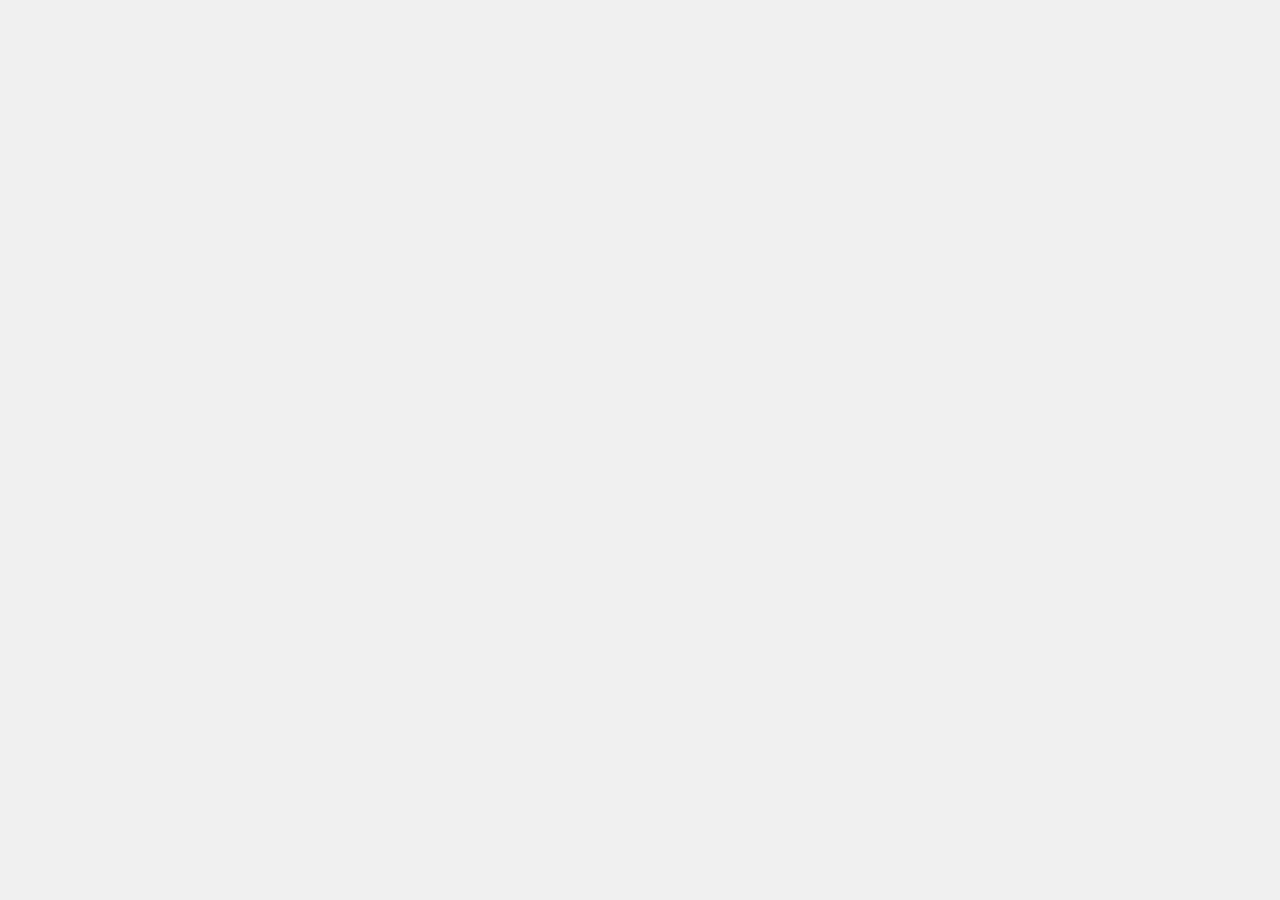
==== commit aa44d611: "Update about.html" ====
--- a/about.html
+++ b/about.html
@@ -13,7 +13,7 @@
     />
     <link rel="stylesheet" type="text/css" href="css/normalize.css" />
     <link rel="stylesheet" type="text/css" href="css/style.production.css" />
-    <title>About</title>
+    <title>About Bukisani Tshuma/title>
   </head>
   <body>
     <header class="page-header">
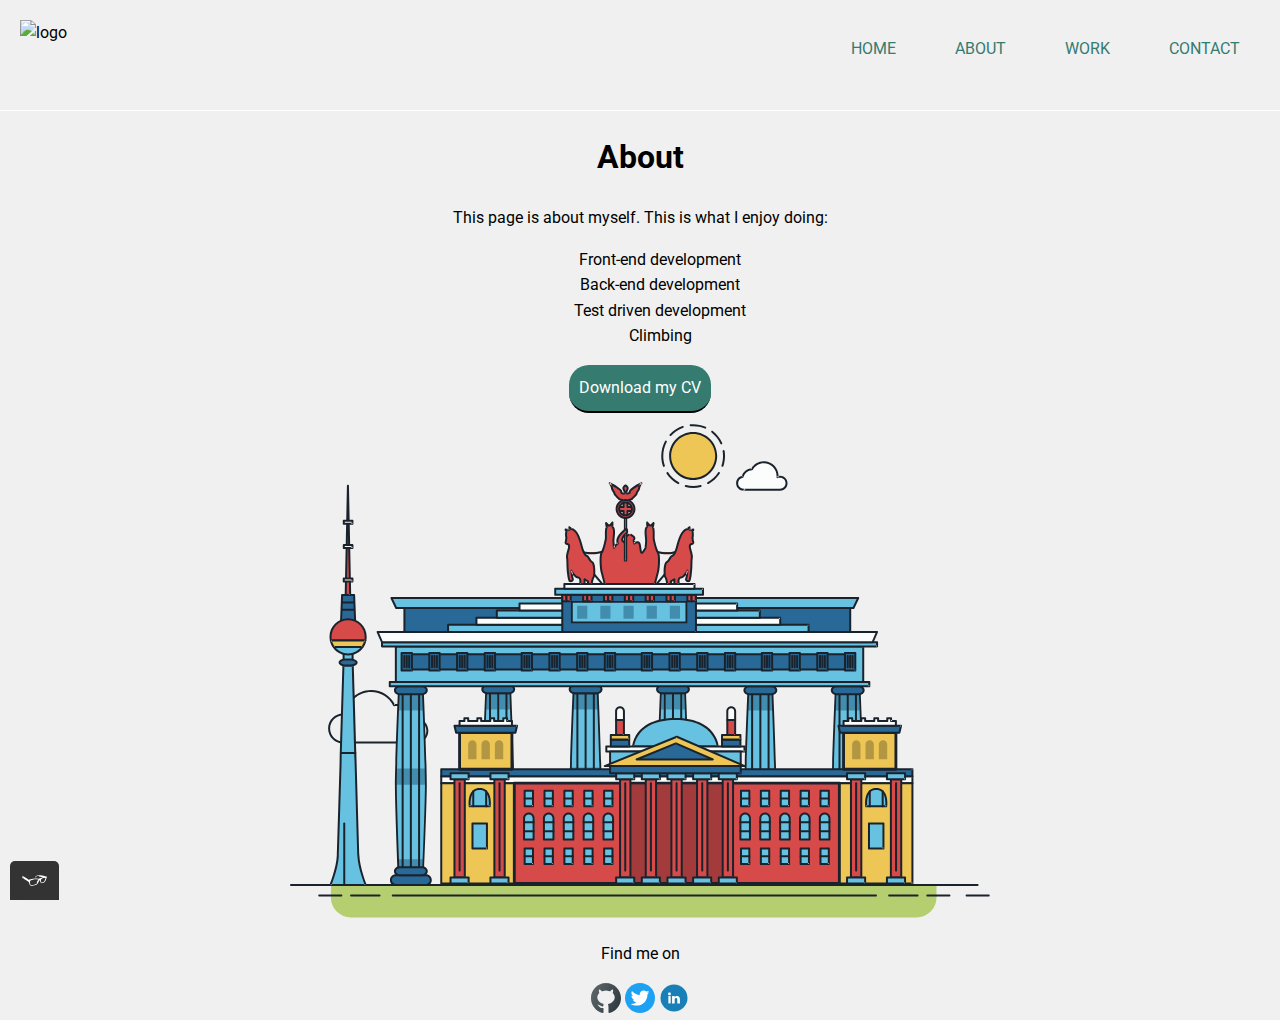
==== commit e2fe55d5: "Update about.html" ====
--- a/about.html
+++ b/about.html
@@ -13,7 +13,7 @@
     />
     <link rel="stylesheet" type="text/css" href="css/normalize.css" />
     <link rel="stylesheet" type="text/css" href="css/style.production.css" />
-    <title>About Bukisani Tshuma/title>
+    <title>About Bukisani Tshuma</title>
   </head>
   <body>
     <header class="page-header">
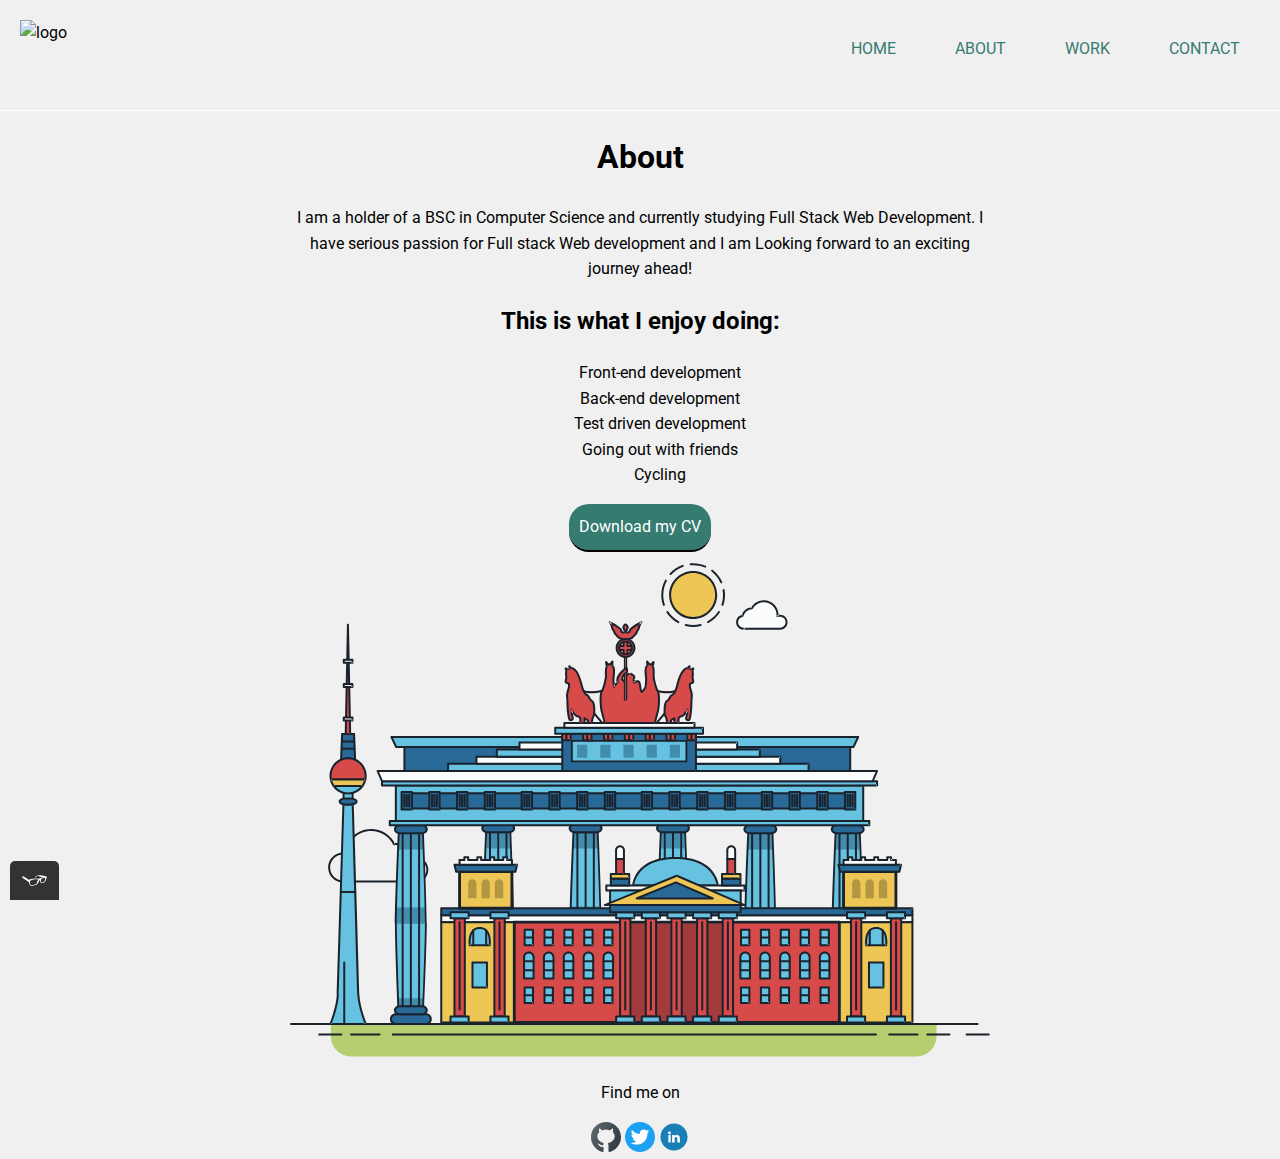
==== commit 0a0185ce: "Update about.html" ====
--- a/about.html
+++ b/about.html
@@ -57,12 +57,18 @@
     <div class="about">
       <h1>About</h1>
 
-      <p>This page is about myself. This is what I enjoy doing:</p>
+      <p>
+        I am a holder of a BSC in Computer Science and currently studying Full
+        Stack Web Development. I have serious passion for Full stack Web
+        development and I am Looking forward to an exciting journey ahead!
+      </p>
+      <h2>This is what I enjoy doing:</h2>
       <ul class="about-list">
         <li>Front-end development</li>
         <li>Back-end development</li>
         <li>Test driven development</li>
-        <li>Climbing</li>
+        <li>Going out with friends</li>
+        <li>Cycling</li>
       </ul>
 
       <a href="files/cv.pdf" class="button" download>Download my CV</a>
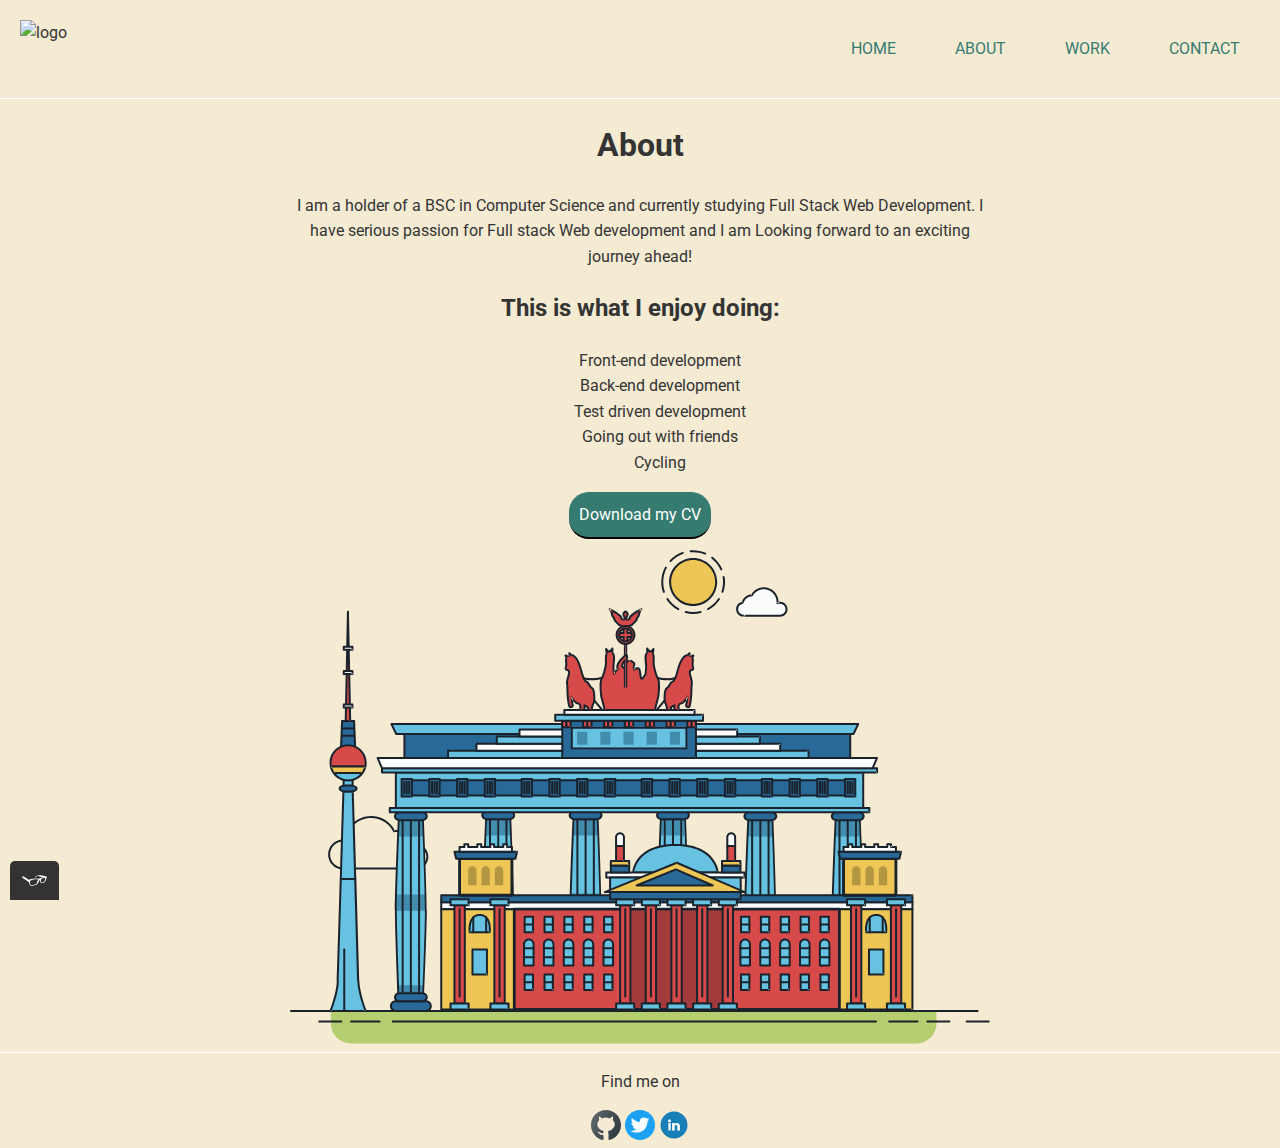
==== commit 24982be8: "Update about.html" ====
--- a/about.html
+++ b/about.html
@@ -17,13 +17,7 @@
   </head>
   <body>
     <header class="page-header">
-      <img
-        src="./Images/logo.png"
-        alt="logo"
-        width="200px"
-        height="70px"
-        class="page-header__item"
-      />
+      <img src="./Images/logo.png" alt="logo" class="page-header__item" />
       <nav
         class="topBottomBordersOut container main-navigation page-header__item"
       >
@@ -2153,11 +2147,12 @@
     <footer class="page-footer">
       <p>Find me on</p>
       <div class="social-media">
-        <img
-          src="./images/github.svg"
-          alt="Github"
-          class="social-media__icon"
-        />
+        <a href="https://github.com/Bukisani"
+          ><img
+            src="./images/github.svg"
+            alt="Github"
+            class="social-media__icon"
+        /></a>
         <img
           src="./images/twitter.svg"
           alt="Twitter"
--- a/css/style.production.css
+++ b/css/style.production.css
@@ -10,7 +10,8 @@
   font-weight: 400;
   font-size: 16px;
   line-height: 1.6;
-  background-color: #f0f0f0;
+  color: #343434;
+  background-color: #f5ebd3;
 }
 * {
   -webkit-box-sizing: border-box;
@@ -130,6 +131,7 @@
   -ms-flex-direction: column;
   flex-direction: column;
   text-align: center;
+  border-top: 1px solid #ffffff;
 }
 .profile {
   max-width: 700px;
@@ -145,6 +147,8 @@
 }
 .project-list__item {
   background-color: #d3d3d3;
+  border-radius: 10px;
+  box-shadow: 2px 2px 6px 0px rgba(0, 0, 0, 0.3);
 }
 .project-list__item:last-child {
   -ms-grid-column: 4;
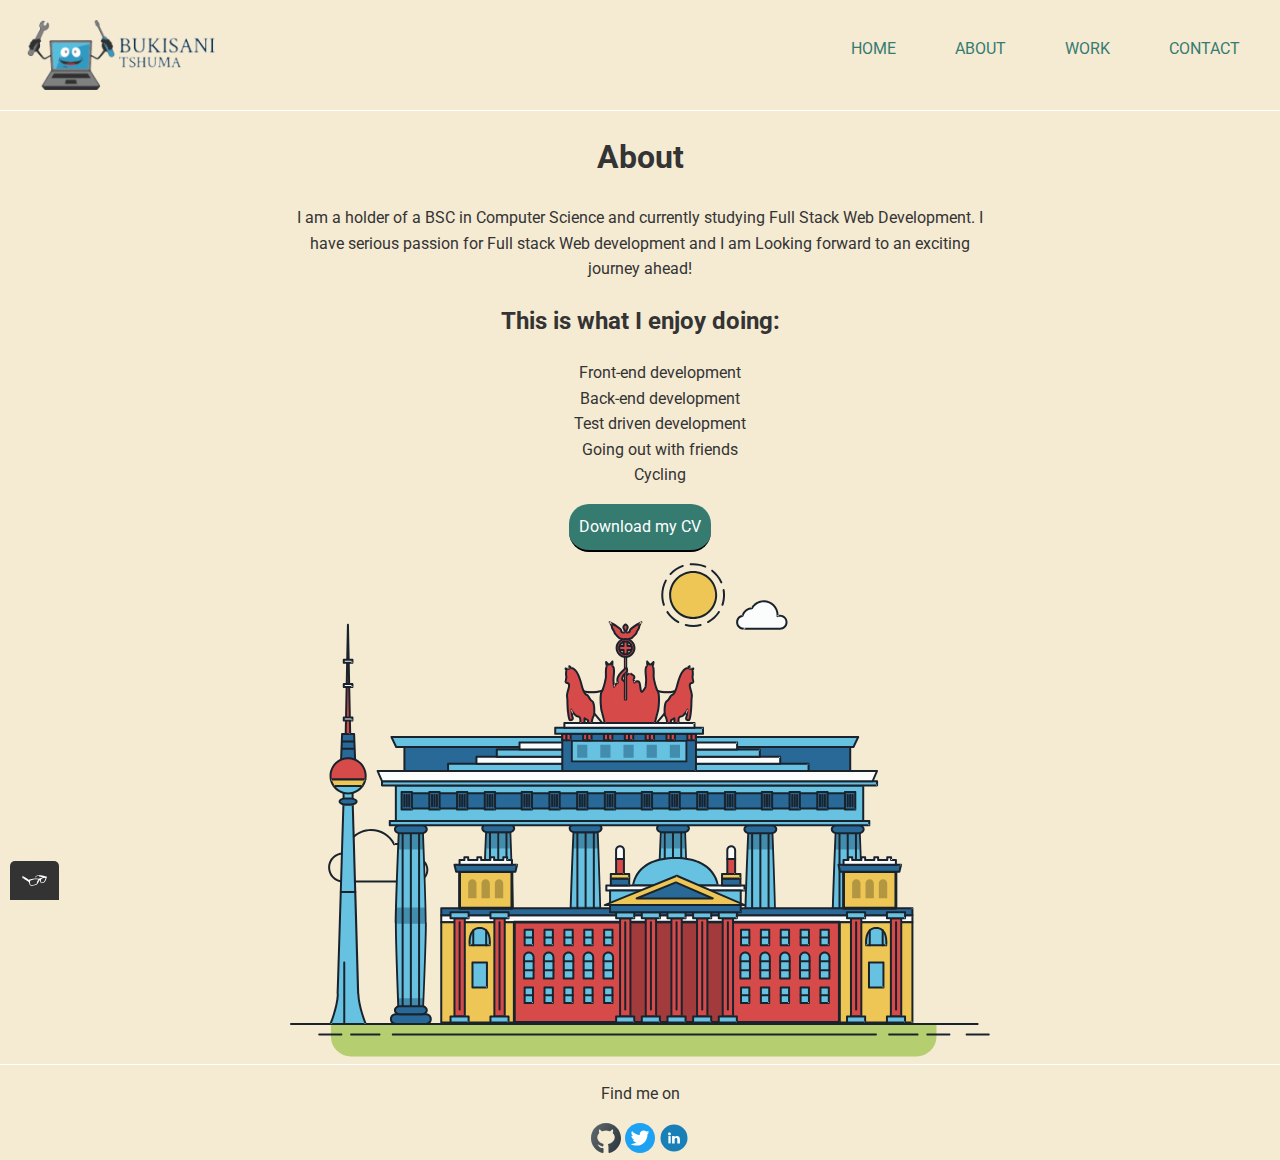
==== commit b9fb7602: "Update about.html" ====
--- a/about.html
+++ b/about.html
@@ -17,7 +17,7 @@
   </head>
   <body>
     <header class="page-header">
-      <img src="./Images/logo.png" alt="logo" class="page-header__item" />
+      <img src="./images/logo.png" alt="logo" class="page-header__item" />
       <nav
         class="topBottomBordersOut container main-navigation page-header__item"
       >
--- a/css/style.production.css
+++ b/css/style.production.css
@@ -1,7 +1,6 @@
 /*
 * Prefixed by https://autoprefixer.github.io
 * PostCSS: v8.3.6,
-* Autoprefixer: v10.3.1
 * Browsers: last 4 version
 */
 
